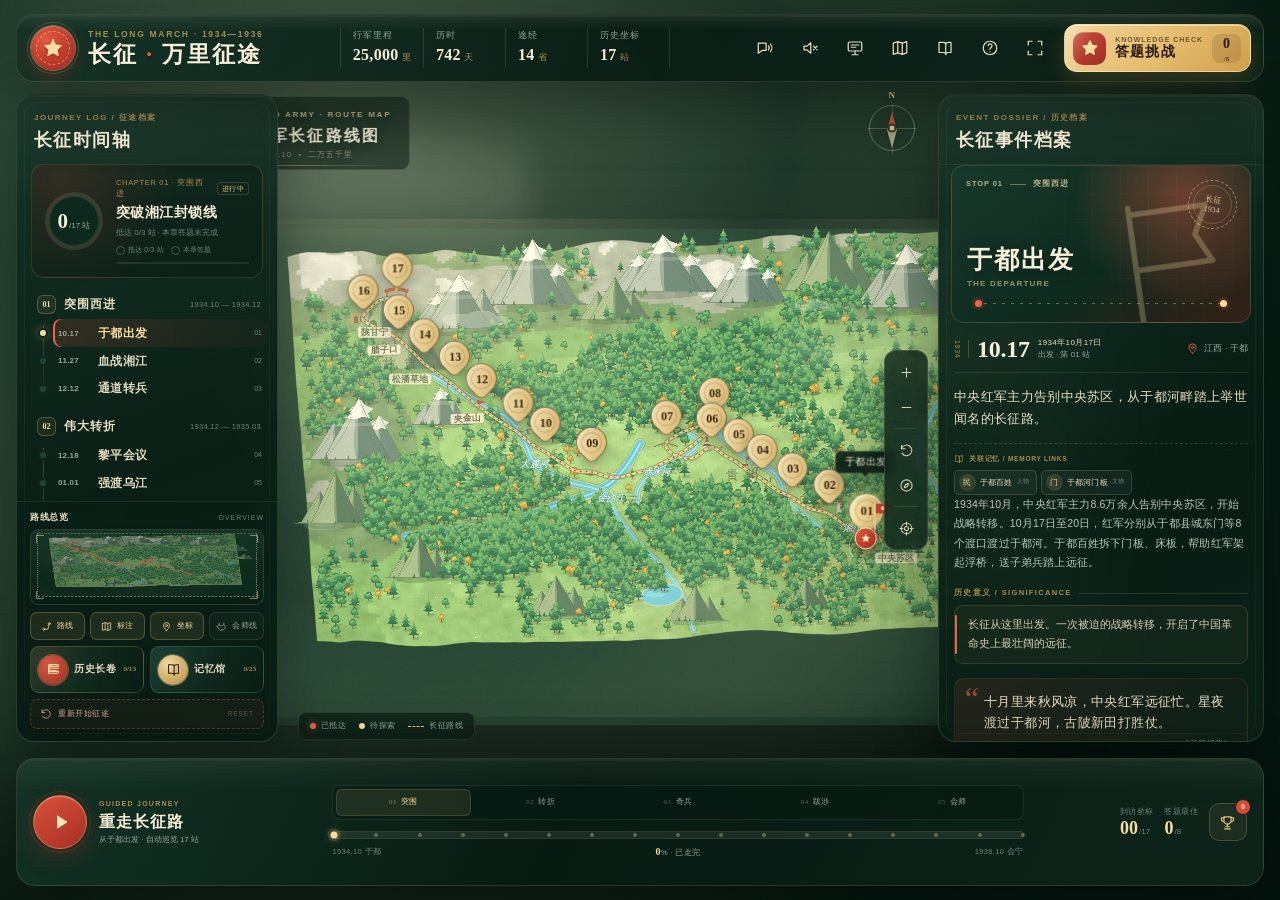
==== index.html @ 4b97ccea "feat: 发布长征 · 万里征途互动历史地图 完整版：17 站主线、四卷历史长图、四渡赤水推演、真实地理与史料图层、红色记忆馆、教师/展馆讲解模式、证书与语音讲解。" ====
<!DOCTYPE html>
<html lang="zh-CN">
<head>
  <meta charset="UTF-8" />
  <meta name="viewport" content="width=device-width, initial-scale=1.0, maximum-scale=1.0, viewport-fit=cover" />
  <meta name="theme-color" content="#071b14" />
  <title>长征 · 万里征途 — 互动长征地图</title>
  <meta name="description" content="在立体手绘地图上重走长征路：从于都出发，血战湘江、遵义会议、四渡赤水、飞夺泸定桥、翻雪山过草地，直到三大主力胜利会师。" />
  <link rel="canonical" href="https://yyy2755.github.io/wanlichagnzheng/" />
  <meta property="og:type" content="website" />
  <meta property="og:locale" content="zh_CN" />
  <meta property="og:site_name" content="长征 · 万里征途" />
  <meta property="og:title" content="长征 · 万里征途 — 一座可以走进去的长征互动地图" />
  <meta property="og:description" content="从于都到会宁，17 个历史坐标、4 卷历史长图、81 种四渡赤水路线。可以读，可以走，可以问，也可以带进课堂和展馆。" />
  <meta property="og:url" content="https://yyy2755.github.io/wanlichagnzheng/" />
  <meta property="og:image" content="https://yyy2755.github.io/wanlichagnzheng/docs/screenshots/og-cover.jpg" />
  <meta property="og:image:width" content="1200" />
  <meta property="og:image:height" content="630" />
  <meta property="og:image:alt" content="长征 · 万里征途：手绘立体长征地图" />
  <meta name="twitter:card" content="summary_large_image" />
  <meta name="twitter:title" content="长征 · 万里征途 — 一座可以走进去的长征互动地图" />
  <meta name="twitter:description" content="17 个历史坐标、四渡赤水推演、真实地理与史料、教师 / 展馆讲解模式。" />
  <meta name="twitter:image" content="https://yyy2755.github.io/wanlichagnzheng/docs/screenshots/og-cover.jpg" />
  <link rel="icon" href="data:image/svg+xml,%3Csvg xmlns='http://www.w3.org/2000/svg' viewBox='0 0 64 64'%3E%3Crect width='64' height='64' rx='16' fill='%230d2a1f'/%3E%3Cpath d='m32 9 5.6 11.4 12.6 1.8-9.1 8.9 2.1 12.5L32 37.7l-11.2 5.9 2.1-12.5-9.1-8.9 12.6-1.8L32 9Z' fill='%23d64a37' stroke='%23f3d690' stroke-width='2'/%3E%3C/svg%3E" />
  <link rel="stylesheet" href="css/style.css" />
</head>
<body>
  <svg class="svg-sprite" aria-hidden="true">
    <defs>
      <symbol id="i-star" viewBox="0 0 24 24"><path d="m12 2.6 2.9 5.9 6.5.9-4.7 4.6 1.1 6.4L12 17.4l-5.8 3 1.1-6.4L2.6 9.4l6.5-.9L12 2.6Z"/></symbol>
      <symbol id="i-play" viewBox="0 0 24 24"><path d="M8 4.8 19.2 12 8 19.2V4.8Z"/></symbol>
      <symbol id="i-pause" viewBox="0 0 24 24"><path d="M8 4.5v15M16 4.5v15"/></symbol>
      <symbol id="i-volume" viewBox="0 0 24 24"><path d="M4 9.5h4L13 5v14l-5-4.5H4v-5Z"/><path d="M16.5 8.5a5 5 0 0 1 0 7M19 6a8.5 8.5 0 0 1 0 12"/></symbol>
      <symbol id="i-mute" viewBox="0 0 24 24"><path d="M4 9.5h4L13 5v14l-5-4.5H4v-5Z"/><path d="m16.5 9.5 5 5M21.5 9.5l-5 5"/></symbol>
      <symbol id="i-help" viewBox="0 0 24 24"><circle cx="12" cy="12" r="9"/><path d="M9.5 9a2.6 2.6 0 1 1 4.2 2.1c-1 .7-1.7 1.2-1.7 2.6M12 17.2v.1"/></symbol>
      <symbol id="i-expand" viewBox="0 0 24 24"><path d="M8 3H3v5M16 3h5v5M8 21H3v-5M16 21h5v-5"/></symbol>
      <symbol id="i-plus" viewBox="0 0 24 24"><path d="M12 5v14M5 12h14"/></symbol>
      <symbol id="i-minus" viewBox="0 0 24 24"><path d="M5 12h14"/></symbol>
      <symbol id="i-reset" viewBox="0 0 24 24"><path d="M4 9a8.5 8.5 0 1 1 .7 7.2"/><path d="M4 3.5v5.7h5.7"/></symbol>
      <symbol id="i-compass" viewBox="0 0 24 24"><circle cx="12" cy="12" r="9"/><path d="m15.6 8.4-2.1 5.1-5.1 2.1 2.1-5.1 5.1-2.1Z"/></symbol>
      <symbol id="i-route" viewBox="0 0 24 24"><circle cx="6" cy="18" r="2.2"/><circle cx="18" cy="6" r="2.2"/><path d="M8.2 18H13a3 3 0 0 0 3-3V9.5"/></symbol>
      <symbol id="i-pin" viewBox="0 0 24 24"><path d="M12 21s6.5-6.2 6.5-11A6.5 6.5 0 0 0 5.5 10c0 4.8 6.5 11 6.5 11Z"/><circle cx="12" cy="10" r="2.2"/></symbol>
      <symbol id="i-calendar" viewBox="0 0 24 24"><rect x="3.5" y="5.5" width="17" height="15" rx="2"/><path d="M7.5 3v5M16.5 3v5M3.5 10h17"/></symbol>
      <symbol id="i-clock" viewBox="0 0 24 24"><circle cx="12" cy="12" r="8.5"/><path d="M12 7.5V12l3.2 2"/></symbol>
      <symbol id="i-arrow-left" viewBox="0 0 24 24"><path d="m14.5 5-7 7 7 7"/></symbol>
      <symbol id="i-arrow-right" viewBox="0 0 24 24"><path d="m9.5 5 7 7-7 7"/></symbol>
      <symbol id="i-close" viewBox="0 0 24 24"><path d="m6 6 12 12M18 6 6 18"/></symbol>
      <symbol id="i-check" viewBox="0 0 24 24"><path d="m4.5 12.5 5 5 10-11"/></symbol>
      <symbol id="i-trophy" viewBox="0 0 24 24"><path d="M7 4h10v5.2a5 5 0 0 1-10 0V4Z"/><path d="M7 5.5H3.5v2.2A3.3 3.3 0 0 0 7 11M17 5.5h3.5v2.2A3.3 3.3 0 0 1 17 11M12 14.2V18M8 21h8M9 18h6"/></symbol>
      <symbol id="i-book" viewBox="0 0 24 24"><path d="M4 4.5h6a3 3 0 0 1 3 3V21a3 3 0 0 0-3-3H4V4.5ZM20 4.5h-4a3 3 0 0 0-3 3V21a3 3 0 0 1 3-3h4V4.5Z"/></symbol>
      <symbol id="i-layers" viewBox="0 0 24 24"><path d="m12 3 9 5-9 5-9-5 9-5Z"/><path d="m3 12.5 9 5 9-5M3 17l9 5 9-5"/></symbol>
      <symbol id="i-eye" viewBox="0 0 24 24"><path d="M2.5 12s3.7-6 9.5-6 9.5 6 9.5 6-3.7 6-9.5 6-9.5-6-9.5-6Z"/><circle cx="12" cy="12" r="2.4"/></symbol>
      <symbol id="i-map" viewBox="0 0 24 24"><path d="m3 5.5 6-2 6 2 6-2v15l-6 2-6-2-6 2v-15Z"/><path d="M9 3.5v15M15 5.5v15"/></symbol>
      <symbol id="i-footprints" viewBox="0 0 24 24"><path d="M8.5 4c2 0 3 2 3 4.5S10.5 13 9 13s-2.6-1.8-2.6-4S6.5 4 8.5 4ZM7 15.5c1.5 0 2.3 1 2.3 2.3S8.5 20 7.2 20s-2-.9-2-2.3.5-2.2 1.8-2.2ZM17 8c2 0 3 2 3 4.5S18.8 17 17.3 17s-2.6-1.8-2.6-4S15 8 17 8Z" transform="translate(-1.5 0)"/></symbol>
      <symbol id="i-chevron-down" viewBox="0 0 24 24"><path d="m5 9 7 7 7-7"/></symbol>
      <symbol id="i-info" viewBox="0 0 24 24"><circle cx="12" cy="12" r="9"/><path d="M12 11v6M12 7.5v.1"/></symbol>
      <symbol id="i-target" viewBox="0 0 24 24"><circle cx="12" cy="12" r="8.5"/><circle cx="12" cy="12" r="3.2"/><path d="M12 1.5v5M12 17.5v5M1.5 12h5M17.5 12h5"/></symbol>
      <symbol id="i-spark" viewBox="0 0 24 24"><path d="M12 2.5c.7 5.4 3.1 7.8 8.5 8.5-5.4.7-7.8 3.1-8.5 8.5-.7-5.4-3.1-7.8-8.5-8.5C8.9 10.3 11.3 7.9 12 2.5Z"/></symbol>
      <symbol id="i-shield" viewBox="0 0 24 24"><path d="M12 3 4.5 6v5.5c0 4.7 3 7.8 7.5 9.5 4.5-1.7 7.5-4.8 7.5-9.5V6L12 3Z"/><path d="m8.5 11.5 2.3 2.3 4.7-4.7"/></symbol>
      <symbol id="i-mountain" viewBox="0 0 24 24"><path d="m2 20 7.5-14L15 16l2.5-4L22 20H2Z"/><path d="m6 13 3.5-2.5L12 14"/></symbol>
      <symbol id="i-waves" viewBox="0 0 24 24"><path d="M2.5 7.5c2.5-2 5-2 7.5 0s5 2 7.5 0 3.8-1.5 4-1.5M2.5 12.5c2.5-2 5-2 7.5 0s5 2 7.5 0 3.8-1.5 4-1.5M2.5 17.5c2.5-2 5-2 7.5 0s5 2 7.5 0 3.8-1.5 4-1.5"/></symbol>
      <symbol id="i-boat" viewBox="0 0 24 24"><path d="M3 15.5h18l-3.2 4H6.2L3 15.5Z"/><path d="M12 15V4M12 4l7 3-7 3"/><path d="M3 20.5c2-1 4-1 6 0s4 1 6 0 4-1 6 0"/></symbol>
      <symbol id="i-bridge" viewBox="0 0 24 24"><path d="M2 17c2-6 6-8 10-8s8 2 10 8M2 17h20M6 15v4M12 12.5V19M18 15v4"/><path d="M4 9v4M20 9v4"/></symbol>
      <symbol id="i-snow" viewBox="0 0 24 24"><path d="m2 20 7.5-14L15 16l2.5-4L22 20H2Z"/><path d="m6 13 3.5-2.5L12 14M15 16l1.5-2 2 2"/></symbol>
      <symbol id="i-grass" viewBox="0 0 24 24"><path d="M3 20c4-1 6-4 7-9 1 5 3 8 7 9M10 20c1-4 2-7 4-10M17 20c-.5-3-1-5-2.5-7M5.5 20C5 16 4 13 2 11"/></symbol>
      <symbol id="i-hands" viewBox="0 0 24 24"><path d="M2.5 12.5 7 8l3.2 3.2L12 9l1.8 2.2L17 8l4.5 4.5-6 7.5h-7l-6-7.5Z"/><path d="M7 8V4.5M17 8V4.5"/></symbol>
      <symbol id="i-pass" viewBox="0 0 24 24"><path d="M3 21V8l4-3 4 3v13M13 21V5l4-2 4 2v16M3 21h18M7 11h0M17 9h0"/></symbol>
      <symbol id="i-flag" viewBox="0 0 24 24"><path d="M6 21V3M6 4h11l-2 4 2 4H6"/></symbol>
      <symbol id="i-narrate" viewBox="0 0 24 24"><path d="M3 5.5h10.5v9.8H8.2L3 19V5.5Z"/><path d="M16.6 9.3a3.8 3.8 0 0 1 0 5M19.2 6.8a7.4 7.4 0 0 1 0 10"/></symbol>
      <symbol id="i-download" viewBox="0 0 24 24"><path d="M12 3v12M7.5 10.5 12 15l4.5-4.5M4 18.5v2h16v-2"/></symbol>
      <symbol id="i-share" viewBox="0 0 24 24"><circle cx="6" cy="12" r="2.5"/><circle cx="18" cy="6" r="2.5"/><circle cx="18" cy="18" r="2.5"/><path d="m8.2 10.9 7.6-3.8M8.2 13.1l7.6 3.8"/></symbol>
      <symbol id="i-scroll" viewBox="0 0 24 24"><path d="M6 4h12a2 2 0 0 1 2 2v1H8V6a2 2 0 0 0-4 0v12h14a2 2 0 0 0 2-2v-1H6V4Z"/><path d="M8 10h12M8 14h8"/></symbol>
      <symbol id="i-present" viewBox="0 0 24 24"><rect x="3" y="4" width="18" height="12" rx="1.5"/><path d="M12 16v4M8 21h8M7 8h10M7 11h6"/></symbol>
    </defs>
  </svg>

  <div class="app" id="app" data-theme="map">
    <canvas id="mapCanvas" aria-label="中央红军长征路线立体手绘地图，可拖拽、缩放和点击事件点"></canvas>
    <div class="map-grain" aria-hidden="true"></div>
    <div class="map-vignette" aria-hidden="true"></div>
    <div class="map-sunlight" aria-hidden="true"></div>
    <div class="cloud c1" aria-hidden="true"></div>
    <div class="cloud c2" aria-hidden="true"></div>
    <div class="cloud c3" aria-hidden="true"></div>

    <header class="topbar">
      <div class="brand">
        <div class="brand-emblem" aria-hidden="true">
          <span class="emblem-ring"></span>
          <svg><use href="#i-star"/></svg>
        </div>
        <div class="brand-copy">
          <div class="brand-kicker">THE LONG MARCH <i>·</i> 1934—1936</div>
          <h1>长征 <span>·</span> 万里征途</h1>
        </div>
      </div>

      <div class="top-stats" aria-label="长征数据">
        <div class="top-stat"><span>行军里程</span><strong>25,000<em>里</em></strong></div>
        <div class="top-stat"><span>历时</span><strong>742<em>天</em></strong></div>
        <div class="top-stat"><span>途经</span><strong>14<em>省</em></strong></div>
        <div class="top-stat"><span>历史坐标</span><strong>17<em>站</em></strong></div>
      </div>

      <div class="top-actions">
        <button class="icon-btn mobile-panel-btn" id="btnTimeline" aria-label="打开征途时间轴" title="征途时间轴">
          <svg><use href="#i-book"/></svg>
        </button>
        <button class="icon-btn narration-trigger" id="btnNarration" aria-label="开启语音讲解" aria-pressed="false" title="语音讲解">
          <svg><use href="#i-narrate"/></svg>
          <i class="narration-dot"></i>
        </button>
        <button class="icon-btn" id="btnSound" aria-label="开启音效" aria-pressed="false" title="音效">
          <svg><use href="#i-mute"/></svg>
        </button>
        <button class="icon-btn" id="btnLecture" data-open-lecture aria-label="教师 / 展馆讲解模式" title="教师 / 展馆讲解模式">
          <svg><use href="#i-present"/></svg>
        </button>
        <button class="icon-btn" id="btnGeo" data-open-geo aria-label="真实地理与史料图层" title="真实地理与史料图层">
          <svg><use href="#i-map"/></svg>
        </button>
        <button class="icon-btn" id="btnMemoryTop" aria-label="红色记忆馆" title="红色记忆馆">
          <svg><use href="#i-book"/></svg>
        </button>
        <button class="icon-btn" id="btnHelp" aria-label="玩法说明" title="玩法说明">
          <svg><use href="#i-help"/></svg>
        </button>
        <button class="icon-btn desktop-only" id="btnFullscreen" aria-label="全屏" title="全屏">
          <svg><use href="#i-expand"/></svg>
        </button>
        <button class="quiz-cta" id="btnQuiz">
          <span class="quiz-cta-star"><svg><use href="#i-star"/></svg></span>
          <span class="quiz-cta-copy"><em>KNOWLEDGE CHECK</em><b>答题挑战</b></span>
          <span class="quiz-cta-score" id="quizBest">0<small>/8</small></span>
        </button>
        <button class="icon-btn mobile-panel-btn" id="btnDossier" aria-label="打开事件档案" title="事件档案">
          <svg><use href="#i-flag"/></svg>
        </button>
      </div>
    </header>

    <div class="map-plaque" aria-hidden="true">
      <span class="plaque-kicker">CENTRAL RED ARMY · ROUTE MAP</span>
      <div class="plaque-title">中央红军长征路线图</div>
      <div class="plaque-meta"><span>1934.10</span><i></i><span>1936.10</span><i></i><span>二万五千里</span></div>
    </div>

    <div class="compass" aria-hidden="true">
      <div class="compass-ring"></div>
      <span class="north">N</span>
      <span class="compass-needle"></span>
      <span class="compass-dot"></span>
    </div>

    <aside class="panel timeline-panel" id="timelinePanel" aria-label="长征时间轴">
      <div class="panel-head">
        <div>
          <span class="panel-kicker">JOURNEY LOG / 征途档案</span>
          <h2>长征时间轴</h2>
        </div>
        <button class="panel-close" id="closeTimeline" aria-label="收起时间轴"><svg><use href="#i-close"/></svg></button>
      </div>

      <div class="mission-overview" id="missionOverview">
        <div class="mission-ring" id="missionRing" style="--p:0">
          <div><strong id="visitedCount">0</strong><span>/17 站</span></div>
        </div>
        <div class="mission-copy">
          <span class="mission-label"><em id="missionChapter">CHAPTER 01 · 突围西进</em><b id="missionState">进行中</b></span>
          <strong id="missionTitle">突破湘江封锁线</strong>
          <span id="missionMeta">抵达 0/3 站 · 本章答题未完成</span>
          <div class="mission-check-row">
            <span class="cm-check" id="missionCheckStops"><i></i><b>0/3 站</b></span>
            <span class="cm-check" id="missionCheckQuiz"><i></i><b>本章答题</b></span>
          </div>
          <div class="mission-mini-bar"><i id="missionMiniBar"></i></div>
        </div>
      </div>

      <div class="timeline-scroll" id="timelineScroll">
        <div class="timeline" id="timeline"></div>
      </div>

      <div class="panel-foot">
        <div class="minimap-block">
          <div class="minimap-head"><span>路线总览</span><em>OVERVIEW</em></div>
          <div class="minimap-frame">
            <canvas id="minimap" width="440" height="270" aria-label="长征路线缩略图"></canvas>
            <span class="minimap-corner mc1"></span><span class="minimap-corner mc2"></span>
            <span class="minimap-corner mc3"></span><span class="minimap-corner mc4"></span>
          </div>
        </div>
        <div class="layer-row" aria-label="地图图层">
          <button class="layer-btn is-on" data-layer="route" aria-pressed="true" title="行军路线"><svg><use href="#i-route"/></svg><span>路线</span></button>
          <button class="layer-btn is-on" data-layer="labels" aria-pressed="true" title="地图标注"><svg><use href="#i-map"/></svg><span>标注</span></button>
          <button class="layer-btn is-on" data-layer="markers" aria-pressed="true" title="事件坐标"><svg><use href="#i-pin"/></svg><span>坐标</span></button>
          <button class="layer-btn" data-layer="convergence" aria-pressed="false" title="三军会师线"><svg><use href="#i-hands"/></svg><span>会师线</span></button>
        </div>
        <div class="heritage-row">
          <button class="chronicle-btn" id="btnChronicle" type="button" aria-label="打开历史长卷">
            <span class="chronicle-orb"><svg><use href="#i-scroll"/></svg></span>
            <span class="chronicle-copy"><b>历史长卷</b></span>
            <span class="chronicle-mini" id="chronicleMini">0/13</span>
          </button>
          <button class="chronicle-btn memory-btn" id="btnMemory" type="button" aria-label="打开红色记忆馆">
            <span class="chronicle-orb memory-orb"><svg><use href="#i-book"/></svg></span>
            <span class="chronicle-copy"><b>记忆馆</b></span>
            <span class="chronicle-mini" id="memoryMini">0/23</span>
          </button>
        </div>
        <button class="certificate-btn" id="btnCertificate" type="button" hidden>
          <span class="certificate-btn-icon"><svg><use href="#i-trophy"/></svg></span>
          <span><em>CAMPAIGN COMPLETE</em><b>领取长征胜利证书</b></span>
          <svg class="certificate-arrow"><use href="#i-arrow-right"/></svg>
        </button>
        <button class="restart-journey" id="btnRestart" type="button">
          <svg><use href="#i-reset"/></svg><span>重新开始征途</span><em>RESET</em>
        </button>
      </div>
    </aside>

    <aside class="panel dossier-panel" id="dossierPanel" aria-label="历史事件档案">
      <div class="panel-head dossier-head">
        <div>
          <span class="panel-kicker">EVENT DOSSIER / 历史档案</span>
          <h2>长征事件档案</h2>
        </div>
        <button class="panel-close" id="closeDossier" aria-label="收起事件档案"><svg><use href="#i-close"/></svg></button>
      </div>
      <div class="dossier-scroll" id="dossierBody"></div>
    </aside>

    <div class="map-controls" aria-label="地图控制">
      <button class="map-ctrl" id="zoomIn" aria-label="放大" title="放大"><svg><use href="#i-plus"/></svg></button>
      <button class="map-ctrl" id="zoomOut" aria-label="缩小" title="缩小"><svg><use href="#i-minus"/></svg></button>
      <span class="ctrl-divider"></span>
      <button class="map-ctrl" id="fitRoute" aria-label="回到长征路线" title="路线全览"><svg><use href="#i-reset"/></svg></button>
      <button class="map-ctrl" id="fitMap" aria-label="查看整幅地图" title="地图全览"><svg><use href="#i-compass"/></svg></button>
      <span class="ctrl-divider"></span>
      <button class="map-ctrl" id="followUnit" aria-label="跟随红军行进" aria-pressed="false" title="跟随红军"><svg><use href="#i-target"/></svg></button>
    </div>

    <div class="map-legend">
      <span><i class="lg-dot lg-visited"></i>已抵达</span>
      <span><i class="lg-dot lg-todo"></i>待探索</span>
      <span><i class="lg-line"></i>长征路线</span>
    </div>

    <div class="markers-layer" id="markersLayer" aria-label="长征历史坐标"></div>

    <div class="march-unit" id="marchUnit" aria-hidden="true">
      <span class="unit-halo"></span>
      <span class="unit-flag"><i></i></span>
      <span class="unit-dot"><svg><use href="#i-star"/></svg></span>
      <span class="unit-label">红军</span>
    </div>

    <footer class="journey-dock">
      <div class="play-cluster">
        <button class="play-btn" id="btnPlay" aria-label="开始自动重走长征路">
          <span class="play-icon"><svg class="icon-play"><use href="#i-play"/></svg><svg class="icon-pause"><use href="#i-pause"/></svg></span>
        </button>
        <div class="play-copy">
          <span class="dock-kicker">GUIDED JOURNEY</span>
          <strong id="playTitle">重走长征路</strong>
          <span id="playSub">从于都出发 · 自动巡览 17 站</span>
        </div>
      </div>

      <div class="journey-map">
        <div class="chapter-tabs" id="chapterTabs" role="tablist" aria-label="长征阶段"></div>
        <div class="route-progress">
          <div class="route-track">
            <i class="route-fill" id="routeFill"></i>
            <div class="route-stops" id="routeStops"></div>
          </div>
          <div class="route-labels">
            <span>1934.10 于都</span>
            <span class="route-pct"><b id="routePct">0</b>% · 已走完</span>
            <span>1936.10 会宁</span>
          </div>
        </div>
      </div>

      <div class="dock-score">
        <div class="dock-metric">
          <span>到访坐标</span>
          <strong><b id="dockVisited">00</b><small>/17</small></strong>
        </div>
        <div class="dock-metric">
          <span>答题最佳</span>
          <strong><b id="dockQuiz">0</b><small>/8</small></strong>
        </div>
        <button class="dock-badge" id="btnBadges" title="查看已获得的征途徽章">
          <svg><use href="#i-trophy"/></svg>
          <span id="badgeCount">0</span>
        </button>
      </div>
    </footer>

    <div class="mobile-scrim" id="mobileScrim"></div>

    <div class="toast" id="toast" role="status" aria-live="polite">
      <span class="toast-icon"><svg><use href="#i-star"/></svg></span>
      <span class="toast-copy"><b id="toastTitle">提示</b><em id="toastText"></em></span>
    </div>

    <div class="narration-bar" id="narrationBar" aria-live="polite">
      <span class="narration-orb"><svg><use href="#i-narrate"/></svg></span>
      <span class="narration-wave" aria-hidden="true"><i></i><i></i><i></i><i></i><i></i></span>
      <div class="narration-copy">
        <div class="narration-head"><span id="narrationKicker">语音导览 · VOICE GUIDE</span><em id="narrationStatus">正在朗读</em></div>
        <p id="narrationText">正在准备讲解…</p>
      </div>
      <button class="narration-close" id="narrationClose" aria-label="停止语音讲解"><svg><use href="#i-close"/></svg></button>
    </div>

    <!-- 答题挑战 -->
    <div class="modal" id="quizModal" aria-hidden="true">
      <div class="modal-backdrop" data-close-modal="quiz"></div>
      <div class="quiz-shell" role="dialog" aria-modal="true" aria-labelledby="quizHeading">
        <button class="modal-close" id="closeQuiz" aria-label="关闭答题"><svg><use href="#i-close"/></svg></button>
        <aside class="quiz-aside">
          <div class="quiz-aside-top">
            <span class="quiz-seal"><svg><use href="#i-star"/></svg></span>
            <span class="quiz-kicker">KNOWLEDGE CHECK</span>
            <h2 id="quizHeading">长征<br/>知识挑战</h2>
            <p>沿着刚刚走过的路线，回答 8 道历史题。答对越多，徽章越亮。</p>
          </div>
          <div class="quiz-aside-stats">
            <div><span>题库</span><strong>8</strong></div>
            <div><span>最佳</span><strong id="quizAsideBest">0</strong></div>
          </div>
          <div class="quiz-aside-deco" aria-hidden="true">
            <span class="deco-route"></span>
            <span class="deco-star s1"></span><span class="deco-star s2"></span><span class="deco-star s3"></span>
          </div>
        </aside>
        <section class="quiz-main">
          <div class="quiz-progress-head">
            <div class="quiz-step"><span>QUESTION</span><strong id="quizStep">01 <small>/ 08</small></strong></div>
            <div class="quiz-dots" id="quizDots"></div>
          </div>
          <div id="quizContent" class="quiz-content"></div>
        </section>
      </div>
    </div>

    <!-- 玩法说明 -->
    <div class="modal" id="helpModal" aria-hidden="true">
      <div class="modal-backdrop" data-close-modal="help"></div>
      <div class="help-shell" role="dialog" aria-modal="true" aria-labelledby="helpHeading">
        <button class="modal-close" id="closeHelp" aria-label="关闭说明"><svg><use href="#i-close"/></svg></button>
        <div class="help-head">
          <span class="panel-kicker">FIELD GUIDE / 使用手册</span>
          <h2 id="helpHeading">如何重走长征路</h2>
          <p>这是一张会呼吸的长征地图。移动镜头，寻找星标，听每一处山河讲述亲历的历史。</p>
        </div>
        <div class="help-grid">
          <div class="help-card"><span class="help-num">01</span><svg><use href="#i-pin"/></svg><b>悬停星标</b><p>鼠标移到地图上的编号星标，即刻查看抵达时间、地点与事件摘要。</p></div>
          <div class="help-card"><span class="help-num">02</span><svg><use href="#i-book"/></svg><b>点击阅读</b><p>点击星标打开右侧历史档案，查看完整故事、关键数字与长征精神。</p></div>
          <div class="help-card"><span class="help-num">03</span><svg><use href="#i-compass"/></svg><b>拖拽探索</b><p>按住地图拖拽，滚轮或双指缩放。点击控制条可回到路线全览。</p></div>
          <div class="help-card"><span class="help-num">04</span><svg><use href="#i-play"/></svg><b>自动巡览</b><p>点击“重走长征路”，镜头会沿着路线逐站移动，自动讲解 17 个节点。</p></div>
          <div class="help-card"><span class="help-num">05</span><svg><use href="#i-star"/></svg><b>收集徽章</b><p>抵达坐标、完成答题都会解锁征途徽章。试试集齐全部 17 站。</p></div>
          <div class="help-card"><span class="help-num">06</span><svg><use href="#i-trophy"/></svg><b>答题挑战</b><p>8 道长征知识题，答错也有历史讲解。答题最佳成绩会记录在底部控制台。</p></div>
          <div class="help-card"><span class="help-num">07</span><svg><use href="#i-narrate"/></svg><b>语音讲解</b><p>开启顶栏语音开关后，抵达站点或自动巡览时会朗读事件摘要与历史意义，并同步显示字幕。</p></div>
          <div class="help-card"><span class="help-num">08</span><svg><use href="#i-shield"/></svg><b>章节任务</b><p>每章需抵达全部站点，并答对本章指定题目。集齐五枚章节印章，可领取长征胜利证书。</p></div>
          <div class="help-card"><span class="help-num">09</span><svg><use href="#i-target"/></svg><b>跟随红军</b><p>点击地图控制中的准星按钮，镜头会跟随当前站点。拖拽或滚轮即可退出跟随模式。</p></div>
          <div class="help-card"><span class="help-num">10</span><svg><use href="#i-book"/></svg><b>人物与文物</b><p>在事件档案中点击关联人物或文物，进入红色记忆馆；人物、文物与事件、时代地图可互相跳转。</p></div>
          <div class="help-card"><span class="help-num">11</span><svg><use href="#i-route"/></svg><b>四渡赤水推演</b><p>在赤水事件档案点击「四渡赤水 · 战术推演」，选择渡口与机动方向，挑战 81 种路线组合。</p></div>
          <div class="help-card"><span class="help-num">12</span><svg><use href="#i-map"/></svg><b>真实地理对照</b><p>查看 17 个长征坐标的真实经纬度、路线区域、史料来源与艺术地图加工说明。</p></div>
          <div class="help-card"><span class="help-num">13</span><svg><use href="#i-present"/></svg><b>教师 / 展馆讲解</b><p>打开全屏讲堂：章节预设、讲解提词、自动巡航、课堂提问与可打印讲义。</p></div>
        </div>
        <div class="help-shortcuts">
          <span><kbd>空格</kbd> 开始 / 暂停巡览</span>
          <span><kbd>←</kbd><kbd>→</kbd> 上一站 / 下一站</span>
          <span><kbd>R</kbd> 路线全览</span>
          <span><kbd>Q</kbd> 答题挑战</span>
          <span><kbd>N</kbd> 语音讲解</span>
          <span><kbd>F</kbd> 跟随红军</span>
          <span><kbd>L</kbd> 历史长卷</span>
          <span><kbd>M</kbd> 红色记忆馆</span>
          <span><kbd>G</kbd> 真实地理</span>
          <span><kbd>P</kbd> 讲解模式</span>
          <span><kbd>?</kbd> 玩法说明</span>
        </div>
        <div class="help-note"><svg><use href="#i-info"/></svg><span>历史叙述参考公开党史资料整理。地图为艺术化手绘表达，地理比例与路线形态经过风格化处理。</span></div>
        <button class="help-source" id="btnChronicleHelp"><svg><use href="#i-scroll"/></svg>打开历史长卷：前夜 · 远征 · 余音 · 薪火<span>→</span></button>
        <button class="help-source" id="btnMemoryHelp"><svg><use href="#i-book"/></svg>打开红色记忆馆：人物 · 文物 · 时代<span>→</span></button>
        <button class="help-source" id="btnTacticHelp"><svg><use href="#i-route"/></svg>打开四渡赤水：战役推演 · 四次渡河<span>→</span></button>
        <button class="help-source" id="btnGeoHelp" data-open-geo><svg><use href="#i-map"/></svg>打开真实地理与史料图层：经纬 · 来源 · 对照<span>→</span></button>
        <button class="help-source" id="btnLectureHelp" data-open-lecture><svg><use href="#i-present"/></svg>打开教师 / 展馆讲解模式：脚本 · 巡航 · 提问<span>→</span></button>
        <button class="help-source" id="btnSources"><svg><use href="#i-book"/></svg>查看史料来源与地图说明<span>→</span></button>
      </div>
    </div>

    <!-- 徽章 -->
    <div class="modal" id="badgeModal" aria-hidden="true">
      <div class="modal-backdrop" data-close-modal="badge"></div>
      <div class="badge-shell" role="dialog" aria-modal="true" aria-labelledby="badgeHeading">
        <button class="modal-close" id="closeBadge" aria-label="关闭徽章"><svg><use href="#i-close"/></svg></button>
        <div class="badge-head"><span class="panel-kicker">CAMPAIGN MEDALS / 征途徽章</span><h2 id="badgeHeading">我的长征徽章</h2><p>每走一段路，都会留下闪光的印记。</p></div>
        <div class="badge-grid" id="badgeGrid"></div>
      </div>
    </div>

    <!-- 重新开始 -->
    <div class="modal" id="restartModal" aria-hidden="true">
      <div class="modal-backdrop" data-close-modal="restart"></div>
      <div class="restart-shell" role="dialog" aria-modal="true" aria-labelledby="restartHeading">
        <button class="modal-close" id="closeRestart" aria-label="关闭重新开始确认"><svg><use href="#i-close"/></svg></button>
        <div class="restart-emblem"><svg><use href="#i-reset"/></svg></div>
        <span class="restart-kicker">NEW JOURNEY / 新的征途</span>
        <h2 id="restartHeading">重新开始长征？</h2>
        <p>已抵达的 17 站坐标将全部清空，镜头回到起点于都。地图、历史档案与已读故事不会丢失。</p>
        <label class="restart-check">
          <input type="checkbox" id="resetQuizBest" />
          <span class="restart-checkbox"><svg><use href="#i-check"/></svg></span>
          <span class="restart-check-copy">同时清空答题最佳成绩<em>当前最佳 <b id="restartBest">0</b> / 8</em></span>
        </label>
        <div class="restart-actions">
          <button class="restart-cancel" id="cancelRestart" type="button">再想想</button>
          <button class="restart-confirm" id="confirmRestart" type="button">从于都重新出发<svg><use href="#i-arrow-right"/></svg></button>
        </div>
        <div class="restart-note"><svg><use href="#i-info"/></svg>重新开始后，本次行程进度无法恢复。</div>
      </div>
    </div>

    <!-- 胜利证书 -->
    <div class="modal" id="certificateModal" aria-hidden="true">
      <div class="modal-backdrop" data-close-modal="certificate"></div>
      <div class="certificate-shell" role="dialog" aria-modal="true" aria-labelledby="certificateHeading">
        <button class="modal-close" id="closeCertificate" aria-label="关闭证书"><svg><use href="#i-close"/></svg></button>
        <div class="certificate-paper" id="certificatePaper">
          <span class="cert-corner cc1"></span><span class="cert-corner cc2"></span>
          <span class="cert-corner cc3"></span><span class="cert-corner cc4"></span>
          <div class="cert-topline"><span>THE LONG MARCH · 1934—1936</span><i></i><span>VICTORY CERTIFICATE</span></div>
          <div class="cert-star"><svg><use href="#i-star"/></svg></div>
          <div class="cert-kicker">纪念中国工农红军长征胜利</div>
          <h2 id="certificateHeading">长征胜利证书</h2>
          <p class="cert-line">你沿着中央红军的足迹，从于都河畔走到会宁城头。<br/>二万五千里山河，见证信仰的力量。</p>
          <div class="cert-recipient">授予 <b>长征精神传承者</b></div>
          <div class="cert-stats">
            <div><span>抵达坐标</span><strong>17<small>站</small></strong></div>
            <div><span>完成章节</span><strong>5<small>章</small></strong></div>
            <div><span>答题最佳</span><strong id="certQuizScore">0<small>/8</small></strong></div>
            <div><span>行军里程</span><strong>25,000<small>里</small></strong></div>
          </div>
          <div class="cert-stamps" id="certStamps"></div>
          <div class="cert-bottom">
            <div class="cert-date"><span>颁发日期</span><b id="certDate">2026.10.20</b></div>
            <div class="cert-seal"><span>长征</span><small>1934—1936</small><svg><use href="#i-star"/></svg></div>
            <div class="cert-sign"><span>万里征途 · 互动长征地图</span><b>THE LONG MARCH ATLAS</b></div>
          </div>
        </div>
        <div class="cert-actions">
          <button class="cert-save" id="btnCertificateSave"><svg><use href="#i-download"/></svg>保存证书图片</button>
          <button class="cert-share" id="btnCertificateShare"><svg><use href="#i-share"/></svg>分享</button>
          <button class="cert-continue" id="btnCertificateContinue">继续探索<svg><use href="#i-arrow-right"/></svg></button>
        </div>
      </div>
    </div>

    <!-- 史料来源 -->
    <div class="modal" id="sourcesModal" aria-hidden="true">
      <div class="modal-backdrop" data-close-modal="sources"></div>
      <div class="sources-shell" role="dialog" aria-modal="true" aria-labelledby="sourcesHeading">
        <button class="modal-close" id="closeSources" aria-label="关闭史料说明"><svg><use href="#i-close"/></svg></button>
        <div class="sources-head">
          <span class="panel-kicker">SOURCES & METHOD / 史料与方法</span>
          <h2 id="sourcesHeading">史料来源与地图说明</h2>
          <p>本作品以公开党史、军史资料为叙述依据，以手绘互动地图为表达方式。以下为整体参考来源与创作边界说明。</p>
        </div>
        <div class="sources-list" id="sourcesList"></div>
        <div class="sources-note">
          <svg><use href="#i-info"/></svg>
          <div class="sources-note-body">
            <div><b>关于地图</b><p>地图中的山形、河流、森林与里程比例为艺术化表达，不对应真实地理坐标；事件发生时间、地点和主要史实以公开史料为准。兵力数字与伤亡统计在不同史料中可能存在口径差异。</p></div>
            <div><b>关于人物与文物</b><p>「英雄人物志」「红色文物馆」以公开人物传记、纪念馆展陈与革命文物资料为整理依据。部分故事存在不同口述版本，条目采用概括性叙述；文物名称与关联事件为学习索引，不替代专业考证。</p></div>
          </div>
        </div>
        <div class="sources-foot">资料整理截至 2026 年 10 月 · 仅用于学习与纪念</div>
      </div>
    </div>

    <!-- 历史长卷 -->
    <div class="modal chronicle-modal" id="chronicleModal" aria-hidden="true">
      <div class="modal-backdrop" data-close-modal="chronicle"></div>
      <div class="chronicle-shell" role="dialog" aria-modal="true" aria-labelledby="chronicleHeading">
        <button class="modal-close" id="closeChronicle" aria-label="关闭历史长卷"><svg><use href="#i-close"/></svg></button>
        <aside class="chronicle-side">
          <div class="chron-side-head">
            <span class="chron-kicker">THE CHRONICLE / 时代长卷</span>
            <h2 id="chronicleHeading">历史长卷</h2>
            <p>从星火到薪火</p>
          </div>
          <nav class="chronicle-tabs" id="chronicleTabs" aria-label="历史长卷时代"></nav>
          <div class="chronicle-progress">
            <div class="chron-prog-head"><span>时代记忆</span><b><em id="chronicleReadCount">0</em> / 13 则</b></div>
            <div class="chron-prog-bar"><i id="chronicleBar"></i></div>
            <div class="chronicle-stamps" id="chronicleStamps"></div>
            <div class="chron-progress-note" id="chronicleNote">读完每一则史料，点亮属于那个时代的印章。</div>
          </div>
          <button class="chron-memory-entry" id="btnChronicleMemory" type="button"><svg><use href="#i-book"/></svg><span>红色记忆馆</span><em>人物 · 文物</em></button>
          <button class="chron-back" id="chronicleBack" type="button"><svg><use href="#i-map"/></svg>返回长征地图</button>
        </aside>
        <main class="chronicle-main" id="chronicleContent"></main>
      </div>
    </div>

    <!-- 四渡赤水战役推演 -->
    <div class="modal tactical-modal" id="tacticalModal" aria-hidden="true">
      <div class="modal-backdrop" id="tacticBackdrop"></div>
      <div class="tactic-shell" role="dialog" aria-modal="true" aria-labelledby="tacticHeading">
        <button class="modal-close tactic-close" id="closeTactic" aria-label="关闭四渡赤水推演"><svg><use href="#i-close"/></svg></button>
        <header class="tactic-head">
          <div class="tactic-head-copy">
            <span class="panel-kicker">CHISHUI MANOEUVRE / 1935</span>
            <h2 id="tacticHeading">四渡赤水 · 战役推演</h2>
            <p>三万人，四十万敌军。每一次渡河，都是一次与合围赛跑的抉择。</p>
          </div>
          <div class="tactic-head-record" id="tacticRecord"></div>
        </header>
        <div class="tactic-stats" id="tacticStats"></div>
        <div class="tactic-play">
          <div class="tactic-left">
            <div class="tactic-phasebar" id="tacticPhases"></div>
            <div class="tactic-board" id="tacticBoard"></div>
            <div class="tactic-legend">
              <span><i class="lg-red"></i>中央红军</span>
              <span><i class="lg-enemy"></i>敌军重兵</span>
              <span><i class="lg-cross"></i>渡口</span>
              <span><i class="lg-history"></i>史实路线</span>
            </div>
          </div>
          <aside class="tactic-side" id="tacticPanel"></aside>
        </div>
        <div class="tactic-intro" id="tacticIntro"></div>
        <div class="tactic-debrief" id="tacticDebrief"></div>
      </div>
    </div>

    <!-- 教师 / 展馆讲解模式 -->
    <div class="lecture-modal" id="lectureModal" aria-hidden="true">
      <div class="lecture-veil" aria-hidden="true"></div>
      <div class="lecture-stage">
        <header class="lecture-top">
          <div class="lecture-brand">
            <span class="lecture-kicker">LECTURE / EXHIBITION · 1934—1936</span>
            <div class="lecture-brand-title">长征 · 讲解模式</div>
          </div>
          <div class="lecture-top-tools">
            <label class="lecture-preset-wrap">
              <span>讲解预设</span>
              <select id="lecturePreset"></select>
            </label>
            <div class="lecture-mode-switch" aria-label="讲解模式">
              <button type="button" data-lecture-mode="class" class="is-active">课堂</button>
              <button type="button" data-lecture-mode="exhibit">展馆</button>
            </div>
            <button class="lecture-icon-btn" id="lectureFullscreen" aria-label="全屏展示" title="全屏展示"><svg><use href="#i-expand"/></svg></button>
            <button class="lecture-icon-btn lecture-close" id="closeLecture" aria-label="退出讲解模式" title="退出讲解模式"><svg><use href="#i-close"/></svg></button>
          </div>
        </header>

        <main class="lecture-main">
          <section class="lecture-copy" id="lectureCopy">
            <div class="lecture-kicker" id="lectureKicker"></div>
            <h1 id="lectureTitle"></h1>
            <p class="lecture-lead" id="lectureLead"></p>
            <div class="lecture-meta" id="lectureMeta"></div>
            <div class="lecture-script" id="lectureScript"></div>
            <div class="lecture-source" id="lectureSource"></div>
            <div class="lecture-quote" id="lectureQuote"></div>
          </section>
          <aside class="lecture-aside">
            <div class="lecture-chapter" id="lectureChapter"></div>
            <div class="lecture-stats" id="lectureStats"></div>
            <div class="lecture-geo" id="lectureGeo"></div>
          </aside>
        </main>

        <div class="lecture-chapters" id="lectureChapters"></div>
        <div class="lecture-rail" id="lectureRail"></div>

        <footer class="lecture-controls">
          <div class="lecture-control-left">
            <button class="lecture-round" type="button" data-lecture-prev aria-label="上一页"><svg><use href="#i-arrow-left"/></svg></button>
            <button class="lecture-auto-btn" type="button" id="lectureAuto">
              <svg id="lectureAutoIcon"><use href="#i-play"/></svg>
              <span id="lectureAutoLabel">自动巡航</span>
            </button>
            <button class="lecture-round" type="button" data-lecture-next aria-label="下一页"><svg><use href="#i-arrow-right"/></svg></button>
            <span class="lecture-counter" id="lectureCounter">01 / 19</span>
            <label class="lecture-interval">每<select id="lectureInterval"><option value="20">20</option><option value="30" selected>30</option><option value="45">45</option></select>秒</label>
          </div>
          <div class="lecture-control-right">
            <span class="lecture-timer" id="lectureTimer"></span>
            <button class="lecture-tool" type="button" data-lecture-script-toggle>提词</button>
            <button class="lecture-tool" type="button" data-lecture-question>课堂提问</button>
            <div class="lecture-handout-wrap">
              <button class="lecture-tool" type="button" data-lecture-handout-toggle>讲义</button>
              <div class="lecture-handout-menu" id="lectureHandoutMenu">
                <button type="button" data-lecture-handout="download">下载 HTML 讲义</button>
                <button type="button" data-lecture-handout="print">打印 / 另存 PDF</button>
              </div>
            </div>
          </div>
        </footer>
        <div class="lecture-progress"><i id="lectureProgress"></i></div>
      </div>

      <div class="lecture-question" id="lectureQuestion" aria-hidden="true">
        <div class="lecture-question-backdrop" data-lecture-question-close></div>
        <div class="lecture-question-card" role="dialog" aria-modal="true" aria-labelledby="lectureQuestionText">
          <button class="lecture-question-close" type="button" data-lecture-question-close aria-label="关闭问题"><svg><use href="#i-close"/></svg></button>
          <span class="lecture-kicker">CLASSROOM QUESTION / 课堂提问</span>
          <h3 id="lectureQuestionText"></h3>
          <div class="lecture-question-options" id="lectureQuestionOptions"></div>
          <div class="lecture-question-actions">
            <button class="lecture-reveal" type="button" data-lecture-reveal>揭晓答案</button>
            <button class="lecture-question-next" type="button" data-lecture-question-next>下一站</button>
          </div>
          <div class="lecture-question-explain" id="lectureQuestionExplain"></div>
        </div>
      </div>
    </div>

    <!-- 真实地理与史料图层 -->
    <div class="modal geo-modal" id="geoModal" aria-hidden="true">
      <div class="modal-backdrop" id="geoBackdrop"></div>
      <div class="geo-shell" role="dialog" aria-modal="true" aria-labelledby="geoHeading">
        <button class="modal-close geo-close" id="closeGeo" aria-label="关闭真实地理与史料图层"><svg><use href="#i-close"/></svg></button>
        <header class="geo-head">
          <div class="geo-head-copy">
            <span class="panel-kicker">GEOGRAPHY & SOURCES / 真实地理</span>
            <h2 id="geoHeading">山河坐标 · 史料对照</h2>
            <p>用经纬度重新阅读长征，用来源标记每一个坐标的可信边界。</p>
          </div>
          <div class="geo-head-meta">
            <span>17 个长征坐标</span>
            <b>10 组史料来源</b>
            <em>示意坐标 · 非测绘</em>
          </div>
        </header>
        <div class="geo-toolbar">
          <div class="geo-layers" id="geoLayers" aria-label="地图图层"></div>
          <div class="geo-mode-toggle" id="geoMode">
            <button type="button" data-geo-mode="region">路线区域</button>
            <button type="button" data-geo-mode="full">全国</button>
          </div>
        </div>
        <div class="geo-main">
          <section class="geo-map-panel">
            <div class="geo-map" id="geoMap"></div>
            <div class="geo-locator" id="geoLocator"></div>
            <div class="geo-map-caption">
              <span>真实国界轮廓 · Natural Earth</span>
              <em>事件坐标为示意中心点 · 站点连线非真实道路</em>
            </div>
          </section>
          <aside class="geo-side">
            <div class="geo-tabs" id="geoTabs" role="tablist"></div>
            <div class="geo-body" id="geoBody"></div>
          </aside>
        </div>
        <div class="geo-timeline" id="geoTimeline" aria-label="长征坐标"></div>
      </div>
    </div>

    <!-- 红色记忆馆 -->
    <div class="modal memory-modal" id="memoryModal" aria-hidden="true">
      <div class="modal-backdrop" id="memoryBackdrop"></div>
      <div class="memory-shell" role="dialog" aria-modal="true" aria-labelledby="memoryHeading">
        <button class="modal-close memory-close" id="closeMemory" aria-label="关闭红色记忆馆"><svg><use href="#i-close"/></svg></button>
        <header class="memory-head">
          <div class="memory-head-copy">
            <span class="panel-kicker">MEMORY HALL / 红色记忆馆</span>
            <h2 id="memoryHeading">人物与文物</h2>
            <p>沿长征地图的坐标，认识走过来的人、留下来的物，以及他们共同抵达的时代。</p>
          </div>
          <div class="memory-head-side">
            <div class="memory-collected"><span>已阅读记忆</span><b><em id="memoryViewedCount">0</em> / <i id="memoryTotalCount">23</i></b></div>
            <div class="memory-collected-bar"><i id="memoryBar"></i></div>
            <div class="memory-source-link"><button type="button" id="memorySourcesBtn"><svg><use href="#i-info"/></svg>史料说明</button></div>
          </div>
        </header>
        <div class="memory-tabs" id="memoryTabs" role="tablist"></div>
        <div class="memory-filters" id="memoryFilters" aria-label="按时代筛选"></div>
        <div class="memory-body">
          <div class="memory-browser">
            <div class="memory-grid" id="memoryGrid"></div>
            <div class="memory-empty" id="memoryEmpty" hidden>这个筛选下还没有条目。</div>
          </div>
          <aside class="memory-detail" id="memoryDetail"></aside>
        </div>
        <footer class="memory-foot">
          <span><svg><use href="#i-info"/></svg>人物与文物条目为学习索引，史实参考公开党史、军史资料；部分故事存在不同口述版本。</span>
          <button type="button" id="memorySourcesBtn2">查看史料来源<svg><use href="#i-arrow-right"/></svg></button>
        </footer>
      </div>
    </div>

    <div class="confetti" id="confetti" aria-hidden="true"></div>

    <div class="boot" id="boot">
      <div class="boot-stars" aria-hidden="true"></div>
      <div class="boot-inner">
        <div class="boot-emblem">
          <span class="boot-ring"></span>
          <svg><use href="#i-star"/></svg>
        </div>
        <span class="boot-kicker">THE LONG MARCH · INTERACTIVE ATLAS</span>
        <h2>长征 <span>·</span> 万里征途</h2>
        <p>正在铺开 25,000 里山河</p>
        <div class="boot-progress"><i id="bootBar"></i></div>
        <div class="boot-meta"><span id="bootLog">正在展开山川底图…</span><b id="bootPct">0%</b></div>
      </div>
      <div class="boot-footer"><span>1934 — 1936</span><span>中央红军长征路线互动地图</span></div>
    </div>
  </div>

  <script src="js/data.js"></script>
  <script src="js/map.js"></script>
  <script src="js/chronicle-map.js"></script>
  <script src="js/tactical.js"></script>
  <script src="js/geo-provinces.js"></script>
  <script src="js/geoatlas.js"></script>
  <script src="js/lecture.js"></script>
  <script src="js/app.js"></script>
</body>
</html>
---- css/style.css ----
/* =========================================================
   长征 · 万里征途
   Storybook atlas / expedition HMI
   ========================================================= */

:root {
  --ink: #10251c;
  --ink-2: #17382a;
  --forest: #0b2119;
  --forest-2: #102c21;
  --forest-3: #183b2c;
  --cream: #f7efd9;
  --cream-soft: #e6dcc2;
  --paper: #f3ead3;
  --gold: #e7c47a;
  --gold-bright: #f6dda2;
  --gold-dim: #a98c52;
  --red: #d64a37;
  --red-bright: #ef6249;
  --red-deep: #9e2f26;
  --green: #78a87d;
  --teal: #75c7bd;
  --muted: #93a899;
  --muted-2: #6d8478;
  --line: rgba(236, 219, 177, 0.14);
  --line-strong: rgba(236, 219, 177, 0.26);
  --panel: rgba(10, 31, 23, 0.88);
  --panel-2: rgba(14, 40, 30, 0.92);
  --sans: "PingFang SC", "Hiragino Sans GB", "Microsoft YaHei", "Noto Sans CJK SC", sans-serif;
  --serif: "Songti SC", "STSong", "Noto Serif CJK SC", "Source Han Serif SC", serif;
  --script: "Kaiti SC", "STKaiti", "KaiTi", "FangSong", serif;
  --ease: cubic-bezier(0.22, 1, 0.36, 1);
  --shadow-panel: 0 24px 60px rgba(0, 0, 0, 0.34), 0 2px 0 rgba(255, 246, 213, 0.04) inset;
}

* {
  box-sizing: border-box;
  -webkit-tap-highlight-color: transparent;
}

html,
body {
  width: 100%;
  height: 100%;
  margin: 0;
  padding: 0;
  overflow: hidden;
  background: #071b14;
  color: var(--cream);
  font-family: var(--sans);
  font-size: 13px;
  line-height: 1.45;
  -webkit-font-smoothing: antialiased;
  text-rendering: optimizeLegibility;
}

body {
  user-select: none;
}

button,
input,
textarea {
  font: inherit;
  color: inherit;
}

button {
  border: 0;
  padding: 0;
  background: none;
  cursor: pointer;
}

button:focus-visible {
  outline: 2px solid var(--gold-bright);
  outline-offset: 3px;
}

svg {
  width: 20px;
  height: 20px;
  fill: none;
  stroke: currentColor;
  stroke-width: 1.65;
  stroke-linecap: round;
  stroke-linejoin: round;
  display: block;
}

.svg-sprite {
  position: absolute;
  width: 0;
  height: 0;
  overflow: hidden;
}

.app {
  position: relative;
  width: 100%;
  height: 100%;
  height: 100dvh;
  overflow: hidden;
  isolation: isolate;
}

#mapCanvas {
  position: absolute;
  inset: 0;
  width: 100%;
  height: 100%;
  cursor: grab;
  touch-action: none;
  display: block;
  filter: saturate(1.08) contrast(1.015) brightness(1.025);
}

#mapCanvas.is-dragging {
  cursor: grabbing;
}

/* ---------- 地图氛围层 ---------- */
.map-grain,
.map-vignette,
.map-sunlight {
  position: absolute;
  inset: 0;
  pointer-events: none;
  z-index: 3;
}

.map-grain {
  opacity: 0.5;
  background-image: url("data:image/svg+xml,%3Csvg xmlns='http://www.w3.org/2000/svg' width='180' height='180'%3E%3Cfilter id='n'%3E%3CfeTurbulence type='fractalNoise' baseFrequency='0.8' numOctaves='3' stitchTiles='stitch'/%3E%3C/filter%3E%3Crect width='100%25' height='100%25' filter='url(%23n)' opacity='0.12'/%3E%3C/svg%3E");
  mix-blend-mode: soft-light;
}

.map-vignette {
  background:
    radial-gradient(ellipse at 48% 45%, transparent 48%, rgba(5, 18, 12, 0.09) 82%, rgba(4, 14, 10, 0.34) 100%),
    linear-gradient(180deg, rgba(6, 22, 15, 0.24) 0%, transparent 14%, transparent 76%, rgba(4, 15, 10, 0.34) 100%);
}

.map-sunlight {
  background: radial-gradient(ellipse at 26% 12%, rgba(255, 241, 184, 0.17), transparent 52%);
  mix-blend-mode: screen;
  opacity: 0.85;
}

.cloud {
  position: absolute;
  z-index: 4;
  width: 240px;
  height: 70px;
  pointer-events: none;
  opacity: 0.14;
  filter: blur(9px);
  background: radial-gradient(ellipse at 32% 62%, #f7f2dd 0%, transparent 68%),
    radial-gradient(ellipse at 58% 42%, #f7f2dd 0%, transparent 67%),
    radial-gradient(ellipse at 78% 65%, #f7f2dd 0%, transparent 66%);
  animation: cloud-drift 52s linear infinite;
}

.cloud.c1 {
  top: 16%;
  left: 18%;
  transform: scale(1.5);
}

.cloud.c2 {
  top: 34%;
  right: 21%;
  animation-duration: 70s;
  animation-direction: reverse;
}

.cloud.c3 {
  top: 62%;
  left: 42%;
  opacity: 0.08;
  animation-duration: 84s;
}

@keyframes cloud-drift {
  0% { translate: -6% 0; }
  50% { translate: 10% 2%; }
  100% { translate: -6% 0; }
}

/* ---------- 顶栏 ---------- */
.topbar {
  position: absolute;
  z-index: 50;
  top: 14px;
  left: 16px;
  right: 16px;
  height: 68px;
  padding: 8px 12px 8px 14px;
  display: flex;
  align-items: center;
  gap: 22px;
  border-radius: 18px;
  border: 1px solid var(--line);
  background:
    linear-gradient(110deg, rgba(20, 50, 38, 0.94), rgba(7, 26, 19, 0.9) 48%, rgba(13, 36, 27, 0.93));
  box-shadow: var(--shadow-panel);
  backdrop-filter: blur(22px) saturate(118%);
  -webkit-backdrop-filter: blur(22px) saturate(118%);
}

.topbar::before {
  content: "";
  position: absolute;
  inset: 0;
  border-radius: inherit;
  pointer-events: none;
  background: linear-gradient(180deg, rgba(255, 246, 211, 0.08), transparent 24%);
}

.brand {
  display: flex;
  align-items: center;
  gap: 13px;
  min-width: 240px;
}

.brand-emblem {
  position: relative;
  width: 44px;
  height: 44px;
  flex: 0 0 44px;
  display: grid;
  place-items: center;
  border-radius: 50%;
  background: radial-gradient(circle at 38% 32%, #e75a43, #b03427 68%);
  box-shadow: 0 0 0 1px rgba(248, 219, 152, 0.4), 0 6px 18px rgba(163, 40, 31, 0.38), inset 0 1px 1px rgba(255, 255, 255, 0.28);
}

.brand-emblem::after {
  content: "";
  position: absolute;
  inset: 5px;
  border: 1px dashed rgba(255, 236, 187, 0.45);
  border-radius: 50%;
}

.brand-emblem svg {
  width: 22px;
  height: 22px;
  fill: var(--gold-bright);
  stroke: var(--gold-bright);
  stroke-width: 0.8;
  filter: drop-shadow(0 1px 2px rgba(99, 20, 17, 0.55));
}

.emblem-ring {
  position: absolute;
  inset: -4px;
  border-radius: 50%;
  border: 1px solid rgba(235, 199, 118, 0.2);
}

.brand-copy {
  min-width: 0;
}

.brand-kicker {
  font-family: var(--sans);
  font-size: 8.5px;
  letter-spacing: 0.2em;
  color: var(--gold-dim);
  white-space: nowrap;
  font-weight: 600;
}

.brand-kicker i {
  color: var(--red);
  font-style: normal;
}

.brand h1 {
  margin: 2px 0 0;
  font-family: var(--serif);
  font-size: 23px;
  line-height: 1.15;
  letter-spacing: 0.08em;
  font-weight: 700;
  color: var(--cream);
  white-space: nowrap;
  text-shadow: 0 1px 0 rgba(0, 0, 0, 0.2);
}

.brand h1 span {
  color: var(--red-bright);
  margin: 0 1px;
}

.top-stats {
  display: flex;
  align-items: stretch;
  gap: 0;
  margin-left: auto;
  border-left: 1px solid var(--line);
}

.top-stat {
  min-width: 94px;
  padding: 1px 18px;
  border-right: 1px solid var(--line);
  display: flex;
  flex-direction: column;
  gap: 1px;
}

.top-stat span {
  font-size: 9px;
  color: var(--muted);
  letter-spacing: 0.12em;
}

.top-stat strong {
  font-family: var(--serif);
  font-size: 18px;
  font-weight: 700;
  color: var(--cream);
  font-variant-numeric: tabular-nums;
  letter-spacing: 0.02em;
  white-space: nowrap;
}

.top-stat strong em {
  font-family: var(--sans);
  font-size: 9px;
  font-style: normal;
  font-weight: 400;
  color: var(--gold-dim);
  margin-left: 3px;
}

.top-actions {
  display: flex;
  align-items: center;
  gap: 7px;
  margin-left: auto;
}

.icon-btn {
  width: 38px;
  height: 38px;
  border-radius: 11px;
  display: grid;
  place-items: center;
  color: var(--cream-soft);
  border: 1px solid transparent;
  transition: 0.25s var(--ease);
}

.icon-btn:hover {
  background: rgba(246, 232, 191, 0.08);
  border-color: var(--line);
  color: var(--gold-bright);
}

.icon-btn svg {
  width: 18px;
  height: 18px;
}

.narration-trigger {
  position: relative;
}

.narration-dot {
  position: absolute;
  right: 8px;
  bottom: 8px;
  width: 5px;
  height: 5px;
  border-radius: 50%;
  background: var(--red-bright);
  opacity: 0;
  transform: scale(0.4);
  transition: 0.25s;
}

.narration-trigger[aria-pressed="true"] {
  color: var(--gold-bright);
  border-color: rgba(231, 196, 122, 0.28);
  background: rgba(231, 196, 122, 0.09);
}

.narration-trigger[aria-pressed="true"] .narration-dot {
  opacity: 1;
  transform: scale(1);
  box-shadow: 0 0 7px rgba(239, 98, 73, 0.8);
}

.narration-trigger.is-speaking svg {
  animation: narration-pulse 1.3s ease-in-out infinite;
}

@keyframes narration-pulse {
  0%, 100% { opacity: 1; transform: scale(1); }
  50% { opacity: 0.55; transform: scale(0.88); }
}

.mobile-panel-btn {
  display: none;
}

.quiz-cta {
  position: relative;
  height: 48px;
  min-width: 184px;
  margin-left: 3px;
  padding: 5px 9px 5px 8px;
  display: flex;
  align-items: center;
  gap: 9px;
  border-radius: 13px;
  overflow: hidden;
  color: #2b160c;
  background: linear-gradient(135deg, #f0d49a 0%, #e4bc6d 54%, #cf9f4d 100%);
  border: 1px solid rgba(255, 245, 212, 0.46);
  box-shadow: 0 8px 20px rgba(156, 103, 31, 0.28), inset 0 1px 0 rgba(255, 255, 255, 0.42);
  transition: 0.3s var(--ease);
}

.quiz-cta::after {
  content: "";
  position: absolute;
  top: -60%;
  left: -30%;
  width: 40%;
  height: 220%;
  transform: rotate(24deg);
  background: linear-gradient(90deg, transparent, rgba(255, 255, 255, 0.36), transparent);
  transition: 0.6s var(--ease);
}

.quiz-cta:hover {
  transform: translateY(-1px);
  box-shadow: 0 12px 26px rgba(156, 103, 31, 0.38), inset 0 1px 0 rgba(255, 255, 255, 0.5);
}

.quiz-cta:hover::after {
  left: 110%;
}

.quiz-cta-star {
  width: 33px;
  height: 33px;
  flex: 0 0 33px;
  display: grid;
  place-items: center;
  border-radius: 10px;
  color: var(--gold-bright);
  background: linear-gradient(145deg, #c74a37, #9e2f25);
  box-shadow: inset 0 1px 0 rgba(255, 255, 255, 0.22);
}

.quiz-cta-star svg {
  width: 18px;
  height: 18px;
  fill: currentColor;
  stroke: currentColor;
}

.quiz-cta-copy {
  display: flex;
  flex-direction: column;
  align-items: flex-start;
  line-height: 1.15;
  text-align: left;
}

.quiz-cta-copy em {
  font-size: 7px;
  font-style: normal;
  letter-spacing: 0.14em;
  font-weight: 700;
  opacity: 0.62;
  white-space: nowrap;
}

.quiz-cta-copy b {
  font-family: var(--serif);
  font-size: 14px;
  font-weight: 700;
  letter-spacing: 0.08em;
}

.quiz-cta-score {
  margin-left: auto;
  min-width: 29px;
  height: 29px;
  padding: 0 4px;
  display: grid;
  place-items: center;
  border-radius: 8px;
  background: rgba(74, 42, 16, 0.14);
  font-family: var(--serif);
  font-size: 14px;
  font-weight: 700;
  font-variant-numeric: tabular-nums;
}

.quiz-cta-score small {
  font-size: 7px;
  opacity: 0.65;
}

/* ---------- 地图标题牌与罗盘 ---------- */
.map-plaque {
  position: absolute;
  z-index: 10;
  top: 96px;
  left: 50%;
  transform: translateX(-50%);
  padding: 7px 18px 8px;
  border-radius: 9px;
  border: 1px solid rgba(236, 219, 177, 0.15);
  background: rgba(9, 28, 20, 0.52);
  text-align: center;
  pointer-events: none;
  text-shadow: 0 2px 12px rgba(6, 23, 16, 0.55);
  backdrop-filter: blur(8px);
  -webkit-backdrop-filter: blur(8px);
}

.map-plaque::before {
  content: "";
  position: absolute;
  left: 18px;
  right: 18px;
  bottom: 3px;
  height: 1px;
  background: linear-gradient(90deg, transparent, rgba(231, 196, 122, 0.42), transparent);
}

.plaque-kicker {
  font-size: 8px;
  letter-spacing: 0.22em;
  font-weight: 700;
  color: rgba(246, 225, 168, 0.7);
}

.plaque-title {
  margin: 1px 0 2px;
  font-family: var(--serif);
  font-size: 16px;
  font-weight: 700;
  letter-spacing: 0.14em;
  color: rgba(250, 241, 218, 0.92);
}

.plaque-meta {
  display: flex;
  align-items: center;
  gap: 7px;
  font-size: 8px;
  letter-spacing: 0.12em;
  color: rgba(230, 219, 190, 0.55);
}

.plaque-meta i {
  width: 2px;
  height: 2px;
  background: var(--gold);
  border-radius: 50%;
  opacity: 0.6;
}

.compass {
  position: absolute;
  z-index: 10;
  top: 100px;
  right: 388px;
  width: 56px;
  height: 56px;
  pointer-events: none;
  opacity: 0.85;
  filter: drop-shadow(0 4px 12px rgba(0, 0, 0, 0.25));
}

.compass-ring {
  position: absolute;
  inset: 5px;
  border: 1px solid rgba(238, 221, 177, 0.4);
  border-radius: 50%;
}

.compass-ring::before,
.compass-ring::after {
  content: "";
  position: absolute;
  background: rgba(238, 221, 177, 0.28);
}

.compass-ring::before {
  left: 50%;
  top: -3px;
  bottom: -3px;
  width: 1px;
}

.compass-ring::after {
  top: 50%;
  left: -3px;
  right: -3px;
  height: 1px;
}

.north {
  position: absolute;
  top: -11px;
  left: 50%;
  transform: translateX(-50%);
  font-family: var(--serif);
  font-size: 9px;
  font-weight: 700;
  letter-spacing: 0.08em;
  color: var(--gold-bright);
}

.compass-needle {
  position: absolute;
  left: 50%;
  top: 12px;
  width: 0;
  height: 0;
  transform: translateX(-50%);
  border-left: 5px solid transparent;
  border-right: 5px solid transparent;
  border-bottom: 18px solid #d85743;
  filter: drop-shadow(0 1px 2px rgba(0, 0, 0, 0.3));
}

.compass-needle::after {
  content: "";
  position: absolute;
  left: -5px;
  top: 18px;
  border-left: 5px solid transparent;
  border-right: 5px solid transparent;
  border-top: 18px solid rgba(235, 220, 181, 0.75);
}

.compass-dot {
  position: absolute;
  left: 50%;
  top: 50%;
  width: 5px;
  height: 5px;
  transform: translate(-50%, -50%);
  border-radius: 50%;
  background: var(--gold-bright);
  box-shadow: 0 0 0 2px rgba(15, 42, 30, 0.8);
}

/* ---------- 侧栏通用 ---------- */
.panel {
  position: absolute;
  z-index: 30;
  top: 94px;
  bottom: 158px;
  border-radius: 18px;
  border: 1px solid var(--line);
  background:
    linear-gradient(160deg, rgba(19, 49, 37, 0.94), rgba(8, 28, 20, 0.93) 58%, rgba(11, 33, 24, 0.96));
  box-shadow: var(--shadow-panel);
  backdrop-filter: blur(22px) saturate(115%);
  -webkit-backdrop-filter: blur(22px) saturate(115%);
  display: flex;
  flex-direction: column;
  overflow: hidden;
}

.panel::before {
  content: "";
  position: absolute;
  inset: 0;
  border-radius: inherit;
  pointer-events: none;
  background: linear-gradient(180deg, rgba(255, 245, 208, 0.055), transparent 18%);
}

.panel::after {
  content: "";
  position: absolute;
  pointer-events: none;
  inset: 7px;
  border: 1px solid rgba(245, 226, 178, 0.045);
  border-radius: 13px;
}

.timeline-panel {
  left: 16px;
  width: 288px;
}

.dossier-panel {
  right: 16px;
  width: 350px;
}

.panel-head {
  position: relative;
  z-index: 1;
  flex: 0 0 auto;
  padding: 17px 17px 11px;
  display: flex;
  align-items: flex-start;
  justify-content: space-between;
  gap: 10px;
}

.panel-kicker {
  display: block;
  font-size: 8px;
  font-weight: 700;
  letter-spacing: 0.18em;
  color: var(--gold-dim);
}

.panel-head h2 {
  margin: 3px 0 0;
  font-family: var(--serif);
  font-size: 18px;
  font-weight: 700;
  letter-spacing: 0.08em;
  color: var(--cream);
}

.panel-close {
  width: 30px;
  height: 30px;
  margin-top: -2px;
  border-radius: 9px;
  display: none;
  place-items: center;
  color: var(--muted);
  border: 1px solid transparent;
  transition: 0.2s;
}

.panel-close:hover {
  color: var(--gold-bright);
  border-color: var(--line);
  background: rgba(255, 245, 208, 0.05);
}

.panel-close svg {
  width: 15px;
  height: 15px;
}

/* ---------- 左侧任务概览 ---------- */
.mission-overview {
  position: relative;
  z-index: 1;
  margin: 0 14px 10px;
  padding: 13px;
  display: flex;
  align-items: center;
  gap: 13px;
  border: 1px solid rgba(231, 196, 122, 0.15);
  border-radius: 13px;
  background:
    radial-gradient(circle at 12% 15%, rgba(213, 74, 55, 0.16), transparent 52%),
    rgba(6, 23, 16, 0.34);
}

.mission-ring {
  --p: 0;
  position: relative;
  width: 58px;
  height: 58px;
  flex: 0 0 58px;
  border-radius: 50%;
  background: conic-gradient(var(--red-bright) calc(var(--p) * 1%), rgba(232, 214, 168, 0.12) 0);
  display: grid;
  place-items: center;
  transition: background 0.6s var(--ease);
}

.mission-ring::after {
  content: "";
  position: absolute;
  inset: 4px;
  border-radius: 50%;
  background: #0d281d;
  border: 1px solid rgba(236, 219, 177, 0.1);
}

.mission-ring div {
  position: relative;
  z-index: 1;
  display: flex;
  align-items: baseline;
  gap: 1px;
}

.mission-ring strong {
  font-family: var(--serif);
  font-size: 21px;
  font-weight: 700;
  color: var(--cream);
  font-variant-numeric: tabular-nums;
  line-height: 1;
}

.mission-ring span {
  font-size: 8px;
  color: var(--muted);
}

.mission-copy {
  min-width: 0;
  display: flex;
  flex-direction: column;
  gap: 2px;
}

.mission-label {
  display: flex;
  align-items: center;
  gap: 6px;
  font-size: 7.5px;
  letter-spacing: 0.08em;
  color: var(--muted);
}

.mission-label em {
  font-style: normal;
  color: var(--gold-dim);
  letter-spacing: 0.09em;
}

.mission-label b {
  margin-left: auto;
  padding: 1px 4px;
  border-radius: 3px;
  border: 1px solid rgba(231, 196, 122, 0.2);
  color: var(--gold);
  font-size: 6.5px;
  font-weight: 500;
  letter-spacing: 0.06em;
  white-space: nowrap;
}

.mission-copy {
  flex: 1;
  min-width: 0;
}

.mission-copy strong {
  display: block;
  margin-top: 2px;
  font-family: var(--serif);
  font-size: 14px;
  font-weight: 700;
  color: var(--cream);
  letter-spacing: 0.03em;
  white-space: nowrap;
  overflow: hidden;
  text-overflow: ellipsis;
}

#missionMeta {
  display: block;
  margin-top: 1px;
  font-size: 8px;
  color: var(--muted-2);
  white-space: nowrap;
  overflow: hidden;
  text-overflow: ellipsis;
}

.mission-check-row {
  display: flex;
  align-items: center;
  gap: 7px;
  margin-top: 5px;
}

.cm-check {
  display: inline-flex;
  align-items: center;
  gap: 3px;
  font-size: 7px;
  color: var(--muted-2);
  letter-spacing: 0.02em;
  white-space: nowrap;
}

.cm-check i {
  width: 9px;
  height: 9px;
  border-radius: 50%;
  border: 1px solid rgba(236, 219, 177, 0.26);
  position: relative;
  flex: 0 0 9px;
}

.cm-check.is-done {
  color: #9cc6a0;
}

.cm-check.is-done i {
  border-color: rgba(133, 190, 139, 0.6);
  background: rgba(98, 152, 104, 0.3);
}

.cm-check.is-done i::after {
  content: "";
  position: absolute;
  left: 2px;
  top: 1.5px;
  width: 3.5px;
  height: 2px;
  border-left: 1px solid #c4e2b9;
  border-bottom: 1px solid #c4e2b9;
  transform: rotate(-45deg);
}

.cm-check b {
  font-weight: 500;
}

.mission-mini-bar {
  height: 2px;
  margin-top: 5px;
  border-radius: 99px;
  background: rgba(236, 219, 177, 0.1);
  overflow: hidden;
}

.mission-mini-bar i {
  display: block;
  width: 0%;
  height: 100%;
  border-radius: inherit;
  background: linear-gradient(90deg, var(--red-bright), var(--gold));
  transition: width 0.5s var(--ease);
}

.mission-overview.is-complete {
  border-color: rgba(231, 196, 122, 0.36);
  background:
    radial-gradient(circle at 12% 15%, rgba(231, 196, 122, 0.18), transparent 52%),
    rgba(8, 27, 18, 0.4);
}

.mission-overview.is-complete .mission-ring {
  background: conic-gradient(var(--gold-bright) calc(var(--p) * 1%), rgba(232, 214, 168, 0.12) 0);
}

.mission-overview.is-complete .mission-label b {
  color: #d8efcf;
  border-color: rgba(124, 185, 131, 0.36);
  background: rgba(90, 145, 96, 0.16);
}

.mission-overview.is-complete #missionState {
  color: #d8efcf;
  border-color: rgba(124, 185, 131, 0.36);
  background: rgba(90, 145, 96, 0.16);
}

/* ---------- 时间轴 ---------- */
.timeline-scroll {
  position: relative;
  z-index: 1;
  flex: 1 1 auto;
  overflow-y: auto;
  overflow-x: hidden;
  padding: 0 9px 8px 13px;
  scrollbar-width: thin;
  scrollbar-color: rgba(231, 196, 122, 0.25) transparent;
}

.timeline-scroll::-webkit-scrollbar,
.dossier-scroll::-webkit-scrollbar {
  width: 5px;
}

.timeline-scroll::-webkit-scrollbar-thumb,
.dossier-scroll::-webkit-scrollbar-thumb {
  border-radius: 99px;
  background: rgba(231, 196, 122, 0.22);
}

.timeline-chapter {
  margin-top: 8px;
}

.timeline-chapter:first-child {
  margin-top: 0;
}

.chapter-head {
  display: flex;
  align-items: center;
  gap: 8px;
  padding: 7px 7px 5px;
  color: var(--gold);
}

.chapter-index {
  width: 19px;
  height: 19px;
  display: grid;
  place-items: center;
  border-radius: 6px;
  border: 1px solid rgba(231, 196, 122, 0.28);
  font-family: var(--serif);
  font-size: 8px;
  font-weight: 700;
  color: var(--gold-bright);
  background: rgba(231, 196, 122, 0.07);
}

.chapter-name {
  font-family: var(--serif);
  font-size: 12px;
  font-weight: 700;
  letter-spacing: 0.08em;
  color: var(--cream-soft);
}

.timeline-chapter.is-complete .chapter-name::after {
  content: " ✓";
  color: #91bb93;
  font-family: var(--sans);
  font-size: 9px;
  font-weight: 600;
}

.timeline-chapter.is-complete .chapter-index {
  border-color: rgba(124, 185, 131, 0.36);
  color: #c6e0c1;
  background: rgba(90, 145, 96, 0.16);
}

.chapter-range {
  margin-left: auto;
  font-size: 7.5px;
  letter-spacing: 0.04em;
  color: var(--muted-2);
  font-variant-numeric: tabular-nums;
}

.chapter-items {
  position: relative;
  margin-left: 10px;
  padding-left: 13px;
}

.chapter-items::before {
  content: "";
  position: absolute;
  left: 3px;
  top: 7px;
  bottom: 9px;
  width: 1px;
  background: linear-gradient(rgba(231, 196, 122, 0.25), rgba(231, 196, 122, 0.06));
}

.timeline-item {
  position: relative;
  width: 100%;
  display: flex;
  align-items: center;
  gap: 8px;
  padding: 5.5px 6px 5.5px 5px;
  border-radius: 8px;
  text-align: left;
  color: var(--cream-soft);
  transition: 0.2s var(--ease);
}

.timeline-item::before {
  content: "";
  position: absolute;
  left: -13px;
  top: 50%;
  width: 6px;
  height: 6px;
  margin-top: -3px;
  border-radius: 50%;
  background: #254335;
  box-shadow: 0 0 0 2px #0c271c;
  transition: 0.2s;
}

.timeline-item:hover {
  background: rgba(247, 232, 190, 0.055);
}

.timeline-item.is-visited::before {
  background: var(--red-bright);
  box-shadow: 0 0 0 2px #0c271c, 0 0 8px rgba(239, 98, 73, 0.6);
}

.timeline-item.is-active {
  background: linear-gradient(90deg, rgba(214, 74, 55, 0.18), rgba(214, 74, 55, 0.035));
  box-shadow: inset 2px 0 0 var(--red-bright);
}

.timeline-item.is-active::before {
  background: var(--gold-bright);
  box-shadow: 0 0 0 2px #0c271c, 0 0 10px rgba(246, 221, 162, 0.8);
}

.ti-date {
  flex: 0 0 32px;
  font-family: var(--sans);
  font-size: 8px;
  font-weight: 600;
  letter-spacing: 0.02em;
  color: var(--muted);
  font-variant-numeric: tabular-nums;
}

.ti-title {
  min-width: 0;
  font-family: var(--serif);
  font-size: 11.5px;
  font-weight: 600;
  letter-spacing: 0.03em;
  white-space: nowrap;
  overflow: hidden;
  text-overflow: ellipsis;
}

.timeline-item.is-active .ti-title {
  color: var(--gold-bright);
}

.ti-index {
  margin-left: auto;
  font-size: 7px;
  color: var(--muted-2);
  font-variant-numeric: tabular-nums;
}

.timeline-item.is-visited .ti-index {
  color: var(--red-bright);
}

/* ---------- 左栏底部：缩略图 + 图层 ---------- */
.panel-foot {
  position: relative;
  z-index: 2;
  flex: 0 0 auto;
  padding: 9px 13px 12px;
  border-top: 1px solid rgba(236, 219, 177, 0.09);
  background: linear-gradient(180deg, rgba(6, 22, 15, 0.1), rgba(6, 22, 15, 0.42));
}

.minimap-head {
  display: flex;
  align-items: baseline;
  justify-content: space-between;
  margin-bottom: 5px;
}

.minimap-head span {
  font-family: var(--serif);
  font-size: 9px;
  font-weight: 700;
  letter-spacing: 0.08em;
  color: var(--cream-soft);
}

.minimap-head em {
  font-size: 7px;
  letter-spacing: 0.14em;
  font-style: normal;
  color: var(--muted-2);
}

.minimap-frame {
  position: relative;
  height: 76px;
  border-radius: 9px;
  overflow: hidden;
  border: 1px solid rgba(236, 219, 177, 0.14);
  background: #0a251a;
  cursor: crosshair;
}

#minimap {
  width: 100%;
  height: 100%;
  display: block;
  opacity: 0.9;
}

.minimap-corner {
  position: absolute;
  width: 8px;
  height: 8px;
  border-color: rgba(245, 224, 174, 0.5);
  border-style: solid;
  pointer-events: none;
}

.mc1 { top: 5px; left: 5px; border-width: 1px 0 0 1px; }
.mc2 { top: 5px; right: 5px; border-width: 1px 1px 0 0; }
.mc3 { bottom: 5px; left: 5px; border-width: 0 0 1px 1px; }
.mc4 { bottom: 5px; right: 5px; border-width: 0 1px 1px 0; }

.layer-row {
  display: flex;
  gap: 5px;
  margin-top: 7px;
}

.layer-btn {
  flex: 1;
  height: 28px;
  display: flex;
  align-items: center;
  justify-content: center;
  gap: 5px;
  border-radius: 7px;
  border: 1px solid rgba(236, 219, 177, 0.11);
  color: var(--muted);
  background: rgba(255, 246, 215, 0.025);
  transition: 0.2s;
}

.layer-btn svg {
  width: 12px;
  height: 12px;
}

.layer-btn span {
  font-size: 7.5px;
  letter-spacing: 0.02em;
}

.layer-btn svg {
  width: 11px;
  height: 11px;
}

.layer-btn:hover {
  border-color: rgba(236, 219, 177, 0.25);
  color: var(--cream-soft);
}

.layer-btn.is-on {
  color: var(--gold-bright);
  border-color: rgba(231, 196, 122, 0.26);
  background: rgba(231, 196, 122, 0.09);
}

.restart-journey {
  width: 100%;
  height: 30px;
  margin-top: 6px;
  padding: 0 9px;
  display: flex;
  align-items: center;
  gap: 6px;
  border-radius: 7px;
  border: 1px dashed rgba(226, 103, 82, 0.35);
  background: rgba(214, 74, 55, 0.055);
  color: #d8a596;
  transition: 0.22s var(--ease);
}

.restart-journey svg {
  width: 12px;
  height: 12px;
  transition: transform 0.4s var(--ease);
}

.restart-journey span {
  font-size: 8px;
  letter-spacing: 0.07em;
}

.restart-journey em {
  margin-left: auto;
  font-style: normal;
  font-size: 6.5px;
  letter-spacing: 0.14em;
  color: rgba(197, 148, 132, 0.48);
}

.restart-journey:hover {
  border-color: rgba(230, 107, 85, 0.5);
  color: #efb3a3;
  background: rgba(214, 74, 55, 0.09);
}

.restart-journey:hover svg {
  transform: rotate(-50deg);
}

.certificate-btn {
  width: 100%;
  min-height: 43px;
  margin-top: 6px;
  padding: 5px 8px;
  display: flex;
  align-items: center;
  gap: 8px;
  border-radius: 8px;
  border: 1px solid rgba(255, 233, 174, 0.48);
  background: linear-gradient(135deg, #f2dba4, #ddb467 64%, #c79746);
  color: #3b250e;
  box-shadow: 0 6px 18px rgba(129, 85, 26, 0.2), inset 0 1px 0 rgba(255, 255, 255, 0.42);
  transition: 0.22s var(--ease);
  text-align: left;
}

.certificate-btn[hidden] {
  display: none;
}

.certificate-btn:hover {
  transform: translateY(-1px);
  filter: brightness(1.04);
}

.certificate-btn-icon {
  width: 29px;
  height: 29px;
  flex: 0 0 29px;
  border-radius: 8px;
  display: grid;
  place-items: center;
  color: var(--gold-bright);
  background: linear-gradient(145deg, #c24a37, #963026);
}

.certificate-btn-icon svg {
  width: 15px;
  height: 15px;
}

.certificate-btn > span:nth-child(2) {
  display: flex;
  flex-direction: column;
  gap: 1px;
  min-width: 0;
}

.certificate-btn em {
  font-size: 6px;
  font-style: normal;
  letter-spacing: 0.12em;
  opacity: 0.58;
  font-weight: 700;
}

.certificate-btn b {
  font-family: var(--serif);
  font-size: 10.5px;
  font-weight: 700;
  letter-spacing: 0.04em;
  white-space: nowrap;
}

.certificate-arrow {
  width: 13px;
  height: 13px;
  margin-left: auto;
  opacity: 0.55;
}

/* ---------- 右侧事件档案 ---------- */
.dossier-head {
  border-bottom: 1px solid rgba(236, 219, 177, 0.08);
}

.dossier-scroll {
  position: relative;
  z-index: 1;
  flex: 1 1 auto;
  overflow-y: auto;
  overflow-x: hidden;
  scrollbar-width: thin;
  scrollbar-color: rgba(231, 196, 122, 0.25) transparent;
}

.dossier-hero {
  position: relative;
  height: 158px;
  margin: 0 12px;
  border-radius: 13px;
  overflow: hidden;
  background:
    radial-gradient(circle at 78% 20%, color-mix(in srgb, var(--ch) 46%, transparent), transparent 42%),
    linear-gradient(145deg, #17382a 0%, #0e2a1e 58%, #351f16 100%);
  border: 1px solid rgba(245, 226, 178, 0.14);
}

.dossier-hero::before {
  content: "";
  position: absolute;
  inset: 0;
  opacity: 0.28;
  background-image:
    linear-gradient(rgba(247, 239, 217, 0.13) 1px, transparent 1px),
    linear-gradient(90deg, rgba(247, 239, 217, 0.13) 1px, transparent 1px);
  background-size: 28px 28px;
  mask-image: radial-gradient(circle at 70% 30%, #000, transparent 74%);
}

.hero-art {
  position: absolute;
  right: -12px;
  bottom: -27px;
  width: 168px;
  height: 168px;
  opacity: 0.27;
  color: var(--gold-bright);
  transform: rotate(-8deg);
  filter: drop-shadow(0 8px 20px rgba(0, 0, 0, 0.2));
}

.hero-art svg {
  width: 100%;
  height: 100%;
  stroke-width: 0.8;
}

.hero-route-deco {
  position: absolute;
  left: 23px;
  right: 23px;
  bottom: 18px;
  height: 1px;
  background: repeating-linear-gradient(90deg, rgba(246, 225, 173, 0.36) 0 3px, transparent 3px 9px);
}

.hero-route-deco::before,
.hero-route-deco::after {
  content: "";
  position: absolute;
  top: -3px;
  width: 7px;
  height: 7px;
  border-radius: 50%;
  background: var(--red-bright);
  box-shadow: 0 0 0 3px rgba(214, 74, 55, 0.18);
}

.hero-route-deco::before { left: 0; }
.hero-route-deco::after { right: 0; background: var(--gold-bright); }

.hero-topline {
  position: absolute;
  top: 13px;
  left: 14px;
  display: flex;
  align-items: center;
  gap: 7px;
  font-size: 7.5px;
  font-weight: 700;
  letter-spacing: 0.12em;
  color: rgba(246, 225, 173, 0.72);
}

.hero-topline i {
  width: 16px;
  height: 1px;
  background: rgba(246, 225, 173, 0.4);
}

.hero-copy {
  position: absolute;
  left: 15px;
  bottom: 32px;
  right: 85px;
}

.hero-copy h3 {
  margin: 0;
  font-family: var(--serif);
  font-size: 25px;
  line-height: 1.15;
  letter-spacing: 0.08em;
  color: var(--cream);
  text-shadow: 0 2px 12px rgba(0, 0, 0, 0.34);
}

.hero-copy p {
  margin: 3px 0 0;
  font-size: 8px;
  font-weight: 600;
  letter-spacing: 0.15em;
  color: rgba(246, 225, 173, 0.57);
}

.hero-stamp {
  position: absolute;
  top: 14px;
  right: 13px;
  width: 49px;
  height: 49px;
  display: grid;
  place-items: center;
  border-radius: 50%;
  border: 1px dashed rgba(246, 225, 173, 0.48);
  color: rgba(246, 225, 173, 0.83);
  font-family: var(--serif);
  font-size: 8px;
  line-height: 1.25;
  text-align: center;
  transform: rotate(9deg);
}

.hero-stamp::after {
  content: "";
  position: absolute;
  inset: 4px;
  border-radius: 50%;
  border: 1px solid rgba(246, 225, 173, 0.19);
}

.dossier-content {
  padding: 14px 15px 18px;
}

.dossier-meta {
  display: flex;
  align-items: center;
  justify-content: space-between;
  gap: 10px;
  padding-bottom: 11px;
  border-bottom: 1px solid rgba(236, 219, 177, 0.1);
}

.date-lockup {
  display: flex;
  align-items: center;
  gap: 8px;
}

.date-lockup .d-year {
  writing-mode: vertical-rl;
  text-orientation: mixed;
  font-size: 7px;
  letter-spacing: 0.1em;
  color: var(--gold-dim);
  border-right: 1px solid rgba(231, 196, 122, 0.23);
  padding-right: 7px;
  line-height: 1;
}

.date-lockup .d-md {
  font-family: var(--serif);
  font-size: 24px;
  font-weight: 700;
  line-height: 1;
  color: var(--cream);
  letter-spacing: -0.01em;
  font-variant-numeric: tabular-nums;
}

.date-lockup .d-full {
  display: flex;
  flex-direction: column;
  gap: 1px;
  font-size: 8px;
  color: var(--muted);
}

.date-lockup .d-full b {
  font-weight: 500;
  color: var(--cream-soft);
  letter-spacing: 0.05em;
}

.place-lockup {
  display: flex;
  align-items: center;
  gap: 5px;
  font-size: 9px;
  color: var(--muted);
  text-align: right;
}

.place-lockup svg {
  width: 13px;
  height: 13px;
  color: var(--red-bright);
  flex: 0 0 13px;
}

.dossier-lead {
  margin: 13px 0 10px;
  font-family: var(--serif);
  font-size: 12.5px;
  line-height: 1.8;
  color: var(--cream-soft);
  letter-spacing: 0.025em;
}

.dossier-story {
  margin: 0 0 13px;
  font-size: 10.5px;
  line-height: 1.85;
  color: #b8c6b9;
  letter-spacing: 0.015em;
}

.dossier-subhead {
  display: flex;
  align-items: center;
  gap: 7px;
  margin: 15px 0 7px;
  font-size: 7.5px;
  font-weight: 700;
  letter-spacing: 0.18em;
  color: var(--gold-dim);
}

.dossier-subhead::after {
  content: "";
  flex: 1;
  height: 1px;
  background: rgba(231, 196, 122, 0.15);
}

.significance {
  position: relative;
  padding: 10px 11px 10px 13px;
  border-radius: 9px;
  border: 1px solid rgba(231, 196, 122, 0.15);
  background: rgba(231, 196, 122, 0.045);
  font-family: var(--serif);
  font-size: 10.5px;
  line-height: 1.75;
  color: #d5cfb7;
}

.significance::before {
  content: "";
  position: absolute;
  left: 0;
  top: 9px;
  bottom: 9px;
  width: 2px;
  border-radius: 2px;
  background: var(--red-bright);
}

.quote-card {
  position: relative;
  margin: 14px 0;
  padding: 13px 14px 11px 29px;
  border-radius: 10px;
  background: linear-gradient(100deg, rgba(213, 74, 55, 0.12), rgba(213, 74, 55, 0.02));
  border: 1px solid rgba(213, 74, 55, 0.16);
}

.quote-card::before {
  content: "“";
  position: absolute;
  top: 4px;
  left: 10px;
  font-family: var(--serif);
  font-size: 31px;
  line-height: 1;
  color: rgba(239, 98, 73, 0.6);
}

.quote-card p {
  margin: 0;
  font-family: var(--script);
  font-size: 12.5px;
  line-height: 1.65;
  color: var(--cream-soft);
  letter-spacing: 0.03em;
}

.quote-card cite {
  display: block;
  margin-top: 5px;
  font-style: normal;
  font-size: 8px;
  letter-spacing: 0.08em;
  color: var(--muted);
  text-align: right;
}

.stat-grid {
  display: grid;
  grid-template-columns: repeat(3, 1fr);
  gap: 6px;
  margin: 12px 0;
}

.stat-cell {
  padding: 8px 7px;
  border-radius: 8px;
  border: 1px solid rgba(236, 219, 177, 0.1);
  background: rgba(255, 246, 214, 0.025);
  text-align: center;
}

.stat-cell span {
  display: block;
  font-size: 7px;
  letter-spacing: 0.05em;
  color: var(--muted-2);
  margin-bottom: 2px;
}

.stat-cell strong {
  font-family: var(--serif);
  font-size: 13px;
  color: var(--gold-bright);
  font-weight: 700;
  white-space: nowrap;
}

.tag-row {
  display: flex;
  flex-wrap: wrap;
  gap: 5px;
  margin: 12px 0 15px;
}

.tag {
  padding: 3px 7px;
  border-radius: 5px;
  font-size: 7.5px;
  letter-spacing: 0.06em;
  color: var(--muted);
  border: 1px solid rgba(236, 219, 177, 0.12);
  background: rgba(255, 246, 214, 0.02);
}

.tag::before {
  content: "#";
  color: var(--red-bright);
  margin-right: 2px;
  opacity: 0.8;
}

.dossier-actions {
  display: flex;
  gap: 7px;
  padding-top: 2px;
}

.d-btn {
  height: 38px;
  border-radius: 9px;
  display: flex;
  align-items: center;
  justify-content: center;
  gap: 6px;
  font-size: 9.5px;
  letter-spacing: 0.05em;
  transition: 0.2s var(--ease);
}

.d-btn svg {
  width: 14px;
  height: 14px;
}

.d-btn-primary {
  flex: 1;
  color: #31170d;
  background: linear-gradient(135deg, #efd79f, #dbb56a);
  border: 1px solid rgba(255, 241, 201, 0.4);
  font-weight: 600;
}

.d-btn-primary:hover {
  filter: brightness(1.05);
  transform: translateY(-1px);
}

.d-btn-ghost {
  flex: 0 0 102px;
  color: var(--cream-soft);
  border: 1px solid rgba(236, 219, 177, 0.17);
  background: rgba(255, 246, 214, 0.04);
}

.d-btn-ghost:hover {
  border-color: rgba(231, 196, 122, 0.38);
  color: var(--gold-bright);
}

.d-btn-listen {
  flex: 0 0 38px;
  color: var(--gold);
  border: 1px solid rgba(231, 196, 122, 0.24);
  background: rgba(231, 196, 122, 0.07);
}

.d-btn-listen:hover {
  color: var(--gold-bright);
  border-color: rgba(231, 196, 122, 0.46);
  background: rgba(231, 196, 122, 0.13);
}

.d-btn-listen.is-speaking {
  color: #fff2cd;
  background: rgba(214, 74, 55, 0.62);
  border-color: rgba(255, 220, 166, 0.5);
}

.d-btn:disabled {
  opacity: 0.38;
  pointer-events: none;
}

.visited-badge {
  display: flex;
  align-items: center;
  gap: 6px;
  margin-bottom: 9px;
  padding: 6px 8px;
  border-radius: 7px;
  background: rgba(102, 157, 105, 0.09);
  border: 1px solid rgba(116, 173, 118, 0.16);
  font-size: 8px;
  letter-spacing: 0.06em;
  color: #a9c5a4;
}

.visited-badge svg {
  width: 12px;
  height: 12px;
  color: #8dc28f;
}

.dossier-empty {
  padding: 40px 20px;
  text-align: center;
  color: var(--muted);
  font-size: 10px;
}

/* ---------- 地图控制 ---------- */
.map-controls {
  position: absolute;
  z-index: 25;
  top: 50%;
  right: 380px;
  transform: translateY(-50%);
  display: flex;
  flex-direction: column;
  gap: 1px;
  padding: 4px;
  border-radius: 12px;
  border: 1px solid rgba(236, 219, 177, 0.16);
  background: rgba(10, 31, 23, 0.78);
  box-shadow: 0 10px 32px rgba(0, 0, 0, 0.28);
  backdrop-filter: blur(14px);
  -webkit-backdrop-filter: blur(14px);
}

.map-ctrl {
  width: 34px;
  height: 34px;
  border-radius: 8px;
  display: grid;
  place-items: center;
  color: var(--cream-soft);
  transition: 0.2s;
}

.map-ctrl:hover {
  background: rgba(246, 232, 191, 0.1);
  color: var(--gold-bright);
}

.map-ctrl.is-active {
  color: #2b1b0d;
  background: linear-gradient(145deg, #f1d69a, #d8ad5f);
  box-shadow: 0 0 0 1px rgba(255, 236, 184, 0.34), 0 0 14px rgba(231, 196, 122, 0.24);
}

.map-ctrl svg {
  width: 15px;
  height: 15px;
}

.ctrl-divider {
  height: 1px;
  margin: 3px 5px;
  background: rgba(236, 219, 177, 0.12);
}

.app.is-narrating .map-legend {
  opacity: 0;
  transform: translateY(5px);
  transition: 0.25s;
}

.map-legend {
  position: absolute;
  z-index: 12;
  left: 324px;
  bottom: 160px;
  display: flex;
  align-items: center;
  gap: 13px;
  padding: 7px 11px;
  border-radius: 8px;
  background: rgba(9, 28, 20, 0.66);
  border: 1px solid rgba(236, 219, 177, 0.12);
  backdrop-filter: blur(10px);
  -webkit-backdrop-filter: blur(10px);
  font-size: 8px;
  letter-spacing: 0.05em;
  color: var(--muted);
}

.map-legend span {
  display: flex;
  align-items: center;
  gap: 5px;
}

.lg-dot {
  width: 6px;
  height: 6px;
  border-radius: 50%;
  display: inline-block;
}

.lg-visited { background: var(--red-bright); box-shadow: 0 0 7px rgba(239, 98, 73, 0.6); }
.lg-todo { background: var(--gold-bright); }
.lg-line { width: 16px; height: 1px; border-top: 1px dashed var(--gold); }

/* ---------- 地图标记 ---------- */
.markers-layer {
  position: absolute;
  inset: 0;
  z-index: 20;
  pointer-events: none;
  overflow: hidden;
}

.stop-marker {
  position: absolute;
  left: 0;
  top: 0;
  width: 0;
  height: 0;
  pointer-events: none;
  z-index: 2;
  transition: opacity 0.25s;
}

.stop-marker.is-offscreen {
  opacity: 0;
  pointer-events: none !important;
}

.stop-marker.is-front {
  z-index: 5;
}

.marker-btn {
  position: absolute;
  left: 0;
  top: 0;
  width: 38px;
  height: 46px;
  transform: translate(-50%, -88%);
  pointer-events: auto;
  display: flex;
  align-items: flex-start;
  justify-content: center;
  cursor: pointer;
  filter: drop-shadow(0 4px 7px rgba(8, 21, 14, 0.35));
  transition: transform 0.22s var(--ease), filter 0.22s;
}

.marker-btn:hover,
.stop-marker.is-active .marker-btn {
  transform: translate(-50%, -92%) scale(1.08);
  filter: drop-shadow(0 7px 11px rgba(8, 21, 14, 0.45));
}

.marker-pin {
  position: relative;
  width: 31px;
  height: 31px;
  border-radius: 50% 50% 50% 6px;
  transform: rotate(-45deg);
  display: grid;
  place-items: center;
  background: linear-gradient(145deg, #f5e4b5, #d7b46c);
  border: 1.5px solid rgba(74, 48, 21, 0.55);
  box-shadow: inset 0 1px 1px rgba(255, 255, 255, 0.52);
  transition: 0.25s var(--ease);
}

.marker-pin::after {
  content: "";
  position: absolute;
  inset: 4px;
  border-radius: 50%;
  border: 1px solid rgba(80, 55, 26, 0.2);
}

.marker-num {
  position: relative;
  z-index: 1;
  transform: rotate(45deg);
  font-family: var(--serif);
  font-size: 12px;
  font-weight: 700;
  line-height: 1;
  color: #3a2814;
  font-variant-numeric: tabular-nums;
}

.stop-marker.is-visited .marker-pin {
  background: linear-gradient(145deg, #e76049, #b5382b);
  border-color: rgba(255, 219, 156, 0.6);
}

.stop-marker.is-visited .marker-num {
  color: #fff0cd;
}

.stop-marker.is-active .marker-pin {
  background: linear-gradient(145deg, #f9e9b9, #e6bd67);
  border-color: #fff1c1;
  box-shadow: 0 0 0 4px rgba(241, 207, 127, 0.18), 0 0 22px rgba(241, 207, 127, 0.4), inset 0 1px 1px rgba(255, 255, 255, 0.6);
}

.stop-marker.is-active.is-visited .marker-pin {
  background: linear-gradient(145deg, #f9e9b9, #e6bd67);
}

.stop-marker.is-active .marker-num {
  color: #432d13;
}

.marker-pulse {
  position: absolute;
  left: 50%;
  top: 12px;
  width: 42px;
  height: 42px;
  margin-left: -21px;
  border-radius: 50%;
  border: 1px solid rgba(246, 221, 162, 0.7);
  opacity: 0;
  transform: scale(0.6);
  animation: marker-pulse 2.8s ease-out infinite;
}

.marker-pulse::after {
  content: "";
  position: absolute;
  inset: 6px;
  border-radius: 50%;
  border: 1px solid rgba(246, 221, 162, 0.34);
}

@keyframes marker-pulse {
  0% { opacity: 0; transform: scale(0.55); }
  28% { opacity: 0.7; }
  100% { opacity: 0; transform: scale(1.35); }
}

.marker-chip {
  position: absolute;
  top: -17px;
  left: 50%;
  transform: translateX(-50%) translateY(-100%);
  padding: 3px 8px;
  border-radius: 5px;
  background: rgba(10, 30, 22, 0.9);
  border: 1px solid rgba(236, 219, 177, 0.2);
  color: var(--cream);
  font-family: var(--serif);
  font-size: 9px;
  letter-spacing: 0.08em;
  white-space: nowrap;
  opacity: 0;
  transition: 0.2s;
  pointer-events: none;
  backdrop-filter: blur(8px);
}

.marker-chip::after {
  content: "";
  position: absolute;
  left: 50%;
  top: 100%;
  margin-left: -3px;
  border-left: 3px solid transparent;
  border-right: 3px solid transparent;
  border-top: 4px solid rgba(10, 30, 22, 0.9);
}

.stop-marker.is-active .marker-chip,
.marker-btn:hover .marker-chip {
  opacity: 1;
  transform: translateX(-50%) translateY(-100%) translateY(-2px);
}

.marker-tip {
  position: absolute;
  left: 50%;
  bottom: calc(100% + 37px);
  width: 238px;
  padding: 11px 12px 10px;
  border-radius: 10px;
  background:
    linear-gradient(155deg, rgba(24, 58, 43, 0.98), rgba(8, 28, 20, 0.98));
  border: 1px solid rgba(236, 219, 177, 0.22);
  box-shadow: 0 16px 36px rgba(0, 0, 0, 0.38);
  transform: translate(-50%, 6px);
  opacity: 0;
  visibility: hidden;
  pointer-events: none;
  transition: 0.22s var(--ease);
  z-index: 10;
  backdrop-filter: blur(14px);
}

.marker-tip::after {
  content: "";
  position: absolute;
  left: 50%;
  top: 100%;
  width: 10px;
  height: 10px;
  background: rgba(9, 29, 21, 0.98);
  border-right: 1px solid rgba(236, 219, 177, 0.22);
  border-bottom: 1px solid rgba(236, 219, 177, 0.22);
  transform: translate(-50%, -5px) rotate(45deg);
}

.marker-tip.is-left {
  left: auto;
  right: -20px;
  transform: translate(0, 6px);
}

.marker-tip.is-left::after {
  left: auto;
  right: 28px;
}

.marker-tip.is-right {
  left: -20px;
  right: auto;
  transform: translate(0, 6px);
}

.marker-tip.is-right::after {
  left: 28px;
  right: auto;
}

.marker-btn:hover + .marker-tip,
.marker-btn:focus-visible + .marker-tip {
  opacity: 1;
  visibility: visible;
  transform: translate(-50%, 0);
}

.marker-btn:hover + .marker-tip.is-left,
.marker-btn:hover + .marker-tip.is-right,
.marker-btn:focus-visible + .marker-tip.is-left,
.marker-btn:focus-visible + .marker-tip.is-right {
  transform: translate(0, 0);
}

.tip-top {
  display: flex;
  align-items: center;
  justify-content: space-between;
  margin-bottom: 5px;
}

.tip-date {
  font-size: 7.5px;
  font-weight: 700;
  letter-spacing: 0.12em;
  color: var(--gold);
  font-variant-numeric: tabular-nums;
}

.tip-step {
  font-size: 7px;
  color: var(--muted-2);
  letter-spacing: 0.06em;
}

.tip-title {
  font-family: var(--serif);
  font-size: 14px;
  font-weight: 700;
  letter-spacing: 0.05em;
  color: var(--cream);
}

.tip-place {
  display: flex;
  align-items: center;
  gap: 3px;
  margin: 2px 0 5px;
  font-size: 8px;
  color: var(--muted);
}

.tip-place svg {
  width: 10px;
  height: 10px;
  color: var(--red-bright);
}

.tip-summary {
  margin: 0;
  font-size: 9.5px;
  line-height: 1.65;
  color: #bdc9bc;
  display: -webkit-box;
  -webkit-line-clamp: 3;
  -webkit-box-orient: vertical;
  overflow: hidden;
}

.tip-foot {
  display: flex;
  align-items: center;
  justify-content: space-between;
  margin-top: 7px;
  padding-top: 6px;
  border-top: 1px solid rgba(236, 219, 177, 0.09);
  font-size: 7px;
  letter-spacing: 0.06em;
  color: var(--gold-dim);
}

.tip-foot span:last-child {
  color: var(--muted-2);
}

.tip-foot .tip-kind {
  color: var(--red-bright);
}

/* ---------- 红军行进单位 ---------- */
.march-unit {
  position: absolute;
  z-index: 22;
  left: 0;
  top: 0;
  width: 0;
  height: 0;
  pointer-events: none;
  opacity: 0;
  transition: opacity 0.35s;
}

.march-unit.is-visible {
  opacity: 1;
}

.unit-halo {
  position: absolute;
  left: -17px;
  top: -9px;
  width: 34px;
  height: 34px;
  border-radius: 50%;
  border: 1px solid rgba(246, 221, 162, 0.38);
  background: radial-gradient(circle, rgba(239, 98, 73, 0.24), transparent 70%);
  animation: unit-halo 3s ease-out infinite;
}

@keyframes unit-halo {
  0% { transform: scale(0.65); opacity: 0.8; }
  100% { transform: scale(1.5); opacity: 0; }
}

.unit-dot {
  position: absolute;
  left: -11px;
  top: -11px;
  width: 22px;
  height: 22px;
  border-radius: 50%;
  background: linear-gradient(145deg, #e65b43, #a82f25);
  border: 1.5px solid #f6dca2;
  box-shadow: 0 3px 9px rgba(28, 8, 4, 0.5);
  display: grid;
  place-items: center;
  animation: unit-bob 2.2s ease-in-out infinite;
}

.unit-dot svg {
  width: 10px;
  height: 10px;
  fill: #f9e9b8;
  stroke: #f9e9b8;
  stroke-width: 0.8;
}

@keyframes unit-bob {
  0%, 100% { transform: translateY(0); }
  50% { transform: translateY(-3px); }
}

.unit-flag {
  position: absolute;
  left: 8px;
  top: -35px;
  width: 1.5px;
  height: 27px;
  background: rgba(246, 225, 173, 0.85);
  transform-origin: bottom;
  animation: flag-sway 2.5s ease-in-out infinite;
}

.unit-flag i {
  position: absolute;
  left: 1.5px;
  top: 0;
  width: 19px;
  height: 11px;
  background: #d64835;
  clip-path: polygon(0 0, 100% 8%, 86% 52%, 100% 100%, 0 88%);
  box-shadow: 1px 1px 2px rgba(43, 10, 6, 0.25);
}

.unit-flag i::after {
  content: "";
  position: absolute;
  left: 5px;
  top: 3px;
  width: 4px;
  height: 4px;
  border-radius: 50%;
  background: #f6dca2;
}

@keyframes flag-sway {
  0%, 100% { transform: rotate(-2deg); }
  50% { transform: rotate(4deg); }
}

.unit-label {
  display: none;
}

/* ---------- 底部控制台 ---------- */
.journey-dock {
  position: absolute;
  z-index: 40;
  left: 16px;
  right: 16px;
  bottom: 14px;
  height: 128px;
  padding: 13px 19px;
  border-radius: 19px;
  border: 1px solid var(--line);
  background:
    linear-gradient(115deg, rgba(20, 51, 38, 0.95), rgba(7, 26, 19, 0.94) 44%, rgba(14, 37, 27, 0.96));
  box-shadow: 0 -8px 50px rgba(0, 0, 0, 0.2), var(--shadow-panel);
  backdrop-filter: blur(22px) saturate(118%);
  -webkit-backdrop-filter: blur(22px) saturate(118%);
  display: grid;
  grid-template-columns: minmax(240px, 0.86fr) minmax(420px, 2.2fr) minmax(210px, 0.72fr);
  align-items: center;
  gap: 24px;
}

.journey-dock::before {
  content: "";
  position: absolute;
  inset: 0;
  border-radius: inherit;
  pointer-events: none;
  background: linear-gradient(180deg, rgba(255, 246, 211, 0.055), transparent 26%);
}

.play-cluster {
  position: relative;
  z-index: 1;
  display: flex;
  align-items: center;
  gap: 12px;
  min-width: 0;
}

.play-btn {
  position: relative;
  width: 54px;
  height: 54px;
  flex: 0 0 54px;
  border-radius: 50%;
  display: grid;
  place-items: center;
  color: #f9e9bb;
  background: linear-gradient(145deg, #da513b, #a62f25);
  border: 1px solid rgba(255, 224, 160, 0.3);
  box-shadow: 0 7px 22px rgba(151, 41, 31, 0.38), inset 0 1px 0 rgba(255, 255, 255, 0.25);
  transition: 0.3s var(--ease);
}

.play-btn::after {
  content: "";
  position: absolute;
  inset: -5px;
  border: 1px solid rgba(239, 98, 73, 0.17);
  border-radius: 50%;
  transition: 0.3s;
}

.play-btn:hover {
  transform: scale(1.04);
  box-shadow: 0 10px 28px rgba(151, 41, 31, 0.5), inset 0 1px 0 rgba(255, 255, 255, 0.3);
}

.play-btn:hover::after {
  inset: -8px;
  border-color: rgba(239, 98, 73, 0.28);
}

.play-icon {
  display: grid;
  place-items: center;
}

.play-icon svg {
  grid-area: 1 / 1;
  width: 20px;
  height: 20px;
  fill: currentColor;
  stroke: currentColor;
  stroke-width: 1;
}

.play-icon .icon-play {
  margin-left: 2px;
}

.play-icon .icon-pause {
  display: none;
  fill: none;
  stroke-width: 2.2;
}

.play-btn.is-playing .icon-play { display: none; }
.play-btn.is-playing .icon-pause { display: block; }

.play-copy {
  min-width: 0;
  display: flex;
  flex-direction: column;
  gap: 1px;
}

.dock-kicker {
  font-size: 7px;
  font-weight: 700;
  letter-spacing: 0.18em;
  color: var(--gold-dim);
}

.play-copy strong {
  font-family: var(--serif);
  font-size: 16px;
  font-weight: 700;
  letter-spacing: 0.06em;
  color: var(--cream);
  white-space: nowrap;
}

.play-copy > span:last-child {
  font-size: 8px;
  color: var(--muted);
  white-space: nowrap;
  overflow: hidden;
  text-overflow: ellipsis;
}

.journey-map {
  position: relative;
  z-index: 1;
  min-width: 0;
  display: flex;
  flex-direction: column;
  gap: 11px;
}

.chapter-tabs {
  display: flex;
  align-items: center;
  gap: 3px;
  padding: 3px;
  border-radius: 8px;
  border: 1px solid rgba(236, 219, 177, 0.09);
  background: rgba(5, 22, 15, 0.28);
}

.chapter-tab {
  position: relative;
  flex: 1;
  height: 27px;
  border-radius: 6px;
  display: flex;
  align-items: center;
  justify-content: center;
  gap: 4px;
  color: var(--muted);
  font-size: 8px;
  letter-spacing: 0.06em;
  white-space: nowrap;
  transition: 0.2s;
}

.chapter-tab em {
  font-style: normal;
  font-family: var(--serif);
  font-size: 7px;
  opacity: 0.52;
  font-variant-numeric: tabular-nums;
}

.chapter-tab:hover {
  color: var(--cream-soft);
  background: rgba(255, 246, 214, 0.04);
}

.chapter-tab.is-active {
  color: var(--gold-bright);
  background: rgba(231, 196, 122, 0.1);
  box-shadow: inset 0 0 0 1px rgba(231, 196, 122, 0.16);
}

.chapter-tab.is-complete::after {
  content: "";
  position: absolute;
  bottom: 3px;
  left: 50%;
  width: 13px;
  height: 1px;
  transform: translateX(-50%);
  background: var(--red-bright);
  opacity: 0.7;
}

.route-progress {
  display: flex;
  flex-direction: column;
  gap: 6px;
}

.route-track {
  position: relative;
  height: 8px;
  border-radius: 99px;
  background: rgba(255, 246, 214, 0.08);
  border: 1px solid rgba(236, 219, 177, 0.08);
}

.route-fill {
  position: absolute;
  left: 0;
  top: 0;
  bottom: 0;
  width: 0%;
  border-radius: inherit;
  background: linear-gradient(90deg, #cb4434, #e5654b 55%, #e7c47a);
  box-shadow: 0 0 12px rgba(224, 91, 66, 0.3);
  transition: width 0.8s var(--ease);
}

.route-fill::after {
  content: "";
  position: absolute;
  right: -1px;
  top: 50%;
  width: 7px;
  height: 7px;
  transform: translate(50%, -50%);
  border-radius: 50%;
  background: var(--gold-bright);
  box-shadow: 0 0 0 3px rgba(231, 196, 122, 0.16), 0 0 10px rgba(231, 196, 122, 0.55);
}

.route-stops {
  position: absolute;
  inset: 0;
  pointer-events: none;
}

.route-stop-dot {
  position: absolute;
  top: 50%;
  width: 4px;
  height: 4px;
  border-radius: 50%;
  background: rgba(236, 219, 177, 0.34);
  transform: translate(-50%, -50%);
  transition: 0.3s;
}

.route-stop-dot.is-visited {
  width: 5px;
  height: 5px;
  background: var(--gold-bright);
  box-shadow: 0 0 0 2px rgba(231, 196, 122, 0.12);
}

.route-labels {
  display: flex;
  align-items: center;
  justify-content: space-between;
  font-size: 7.5px;
  letter-spacing: 0.05em;
  color: var(--muted-2);
  font-variant-numeric: tabular-nums;
}

.route-pct {
  color: var(--muted);
}

.route-pct b {
  color: var(--gold-bright);
  font-family: var(--serif);
  font-size: 10px;
  font-weight: 700;
}

.dock-score {
  position: relative;
  z-index: 1;
  display: flex;
  align-items: center;
  justify-content: flex-end;
  gap: 15px;
}

.dock-metric {
  display: flex;
  flex-direction: column;
  gap: 1px;
}

.dock-metric span {
  font-size: 7.5px;
  letter-spacing: 0.05em;
  color: var(--muted-2);
  white-space: nowrap;
}

.dock-metric strong {
  font-family: var(--serif);
  font-size: 21px;
  line-height: 1;
  font-weight: 700;
  color: var(--cream);
  font-variant-numeric: tabular-nums;
  white-space: nowrap;
}

.dock-metric strong b {
  font-weight: 700;
  color: var(--gold-bright);
}

.dock-metric strong small {
  font-family: var(--sans);
  font-size: 8px;
  font-weight: 400;
  color: var(--muted-2);
  margin-left: 1px;
}

.dock-badge {
  position: relative;
  width: 38px;
  height: 38px;
  border-radius: 10px;
  display: grid;
  place-items: center;
  color: var(--gold);
  border: 1px solid rgba(231, 196, 122, 0.22);
  background: rgba(231, 196, 122, 0.07);
  transition: 0.2s;
}

.dock-badge:hover {
  background: rgba(231, 196, 122, 0.13);
  color: var(--gold-bright);
}

.dock-badge svg {
  width: 17px;
  height: 17px;
}

.dock-badge span {
  position: absolute;
  top: -5px;
  right: -5px;
  min-width: 16px;
  height: 16px;
  padding: 0 3px;
  border-radius: 99px;
  display: grid;
  place-items: center;
  background: var(--red);
  border: 1.5px solid #0d281d;
  color: #ffecc7;
  font-size: 7px;
  font-weight: 700;
}

/* ---------- 语音讲解字幕 ---------- */
.narration-bar {
  position: absolute;
  z-index: 45;
  left: 50%;
  bottom: 160px;
  width: min(620px, calc(100vw - 40px));
  display: flex;
  align-items: center;
  gap: 11px;
  padding: 10px 10px 10px 11px;
  border-radius: 13px;
  border: 1px solid rgba(231, 196, 122, 0.27);
  background:
    radial-gradient(circle at 4% 25%, rgba(214, 74, 55, 0.16), transparent 36%),
    linear-gradient(120deg, rgba(16, 45, 33, 0.97), rgba(7, 26, 18, 0.97));
  box-shadow: 0 18px 45px rgba(0, 0, 0, 0.4), inset 0 1px 0 rgba(255, 246, 211, 0.08);
  backdrop-filter: blur(18px);
  -webkit-backdrop-filter: blur(18px);
  opacity: 0;
  visibility: hidden;
  transform: translate(-50%, 12px);
  transition: 0.35s var(--ease);
  pointer-events: none;
}

.narration-bar.is-visible {
  opacity: 1;
  visibility: visible;
  transform: translate(-50%, 0);
  pointer-events: auto;
}

.narration-orb {
  width: 35px;
  height: 35px;
  flex: 0 0 35px;
  display: grid;
  place-items: center;
  border-radius: 10px;
  color: var(--gold-bright);
  background: linear-gradient(145deg, #d4553f, #982e24);
  box-shadow: inset 0 1px 0 rgba(255, 255, 255, 0.18);
}

.narration-orb svg {
  width: 17px;
  height: 17px;
}

.narration-wave {
  display: flex;
  align-items: center;
  gap: 2px;
  height: 22px;
  flex: 0 0 17px;
}

.narration-wave i {
  width: 2px;
  border-radius: 3px;
  background: var(--gold);
  animation: wave 0.85s ease-in-out infinite alternate;
}

.narration-wave i:nth-child(1) { height: 7px; animation-delay: -0.4s; }
.narration-wave i:nth-child(2) { height: 14px; animation-delay: -0.2s; }
.narration-wave i:nth-child(3) { height: 20px; animation-delay: -0.7s; }
.narration-wave i:nth-child(4) { height: 11px; animation-delay: -0.1s; }
.narration-wave i:nth-child(5) { height: 6px; animation-delay: -0.5s; }

@keyframes wave {
  from { transform: scaleY(0.45); opacity: 0.55; }
  to { transform: scaleY(1); opacity: 1; }
}

.narration-copy {
  flex: 1;
  min-width: 0;
}

.narration-head {
  display: flex;
  align-items: center;
  gap: 7px;
  margin-bottom: 1px;
}

.narration-head span {
  font-size: 6.8px;
  font-weight: 700;
  letter-spacing: 0.14em;
  color: var(--gold-dim);
}

.narration-head em {
  padding: 1px 4px;
  border-radius: 3px;
  background: rgba(214, 74, 55, 0.14);
  color: #d9907f;
  font-style: normal;
  font-size: 6.5px;
  letter-spacing: 0.04em;
}

.narration-copy p {
  margin: 0;
  font-family: var(--serif);
  font-size: 10.5px;
  line-height: 1.55;
  letter-spacing: 0.02em;
  color: var(--cream-soft);
  display: -webkit-box;
  -webkit-line-clamp: 2;
  -webkit-box-orient: vertical;
  overflow: hidden;
  transition: opacity 0.2s;
}

.narration-close {
  width: 27px;
  height: 27px;
  flex: 0 0 27px;
  display: grid;
  place-items: center;
  border-radius: 7px;
  color: var(--muted);
  border: 1px solid transparent;
  transition: 0.2s;
}

.narration-close:hover {
  color: var(--cream);
  border-color: rgba(236, 219, 177, 0.16);
  background: rgba(255, 246, 214, 0.05);
}

.narration-close svg {
  width: 13px;
  height: 13px;
}

/* ---------- Toast ---------- */
.toast {
  position: absolute;
  z-index: 90;
  left: 50%;
  bottom: 236px;
  transform: translate(-50%, 14px);
  display: flex;
  align-items: center;
  gap: 9px;
  padding: 9px 14px 9px 9px;
  border-radius: 11px;
  border: 1px solid rgba(231, 196, 122, 0.24);
  background: rgba(10, 31, 23, 0.95);
  box-shadow: 0 14px 34px rgba(0, 0, 0, 0.34);
  opacity: 0;
  visibility: hidden;
  pointer-events: none;
  transition: 0.35s var(--ease);
  backdrop-filter: blur(16px);
  max-width: 420px;
}

.toast.is-visible {
  opacity: 1;
  visibility: visible;
  transform: translate(-50%, 0);
}

.toast-icon {
  width: 30px;
  height: 30px;
  flex: 0 0 30px;
  display: grid;
  place-items: center;
  border-radius: 8px;
  color: var(--gold-bright);
  background: rgba(214, 74, 55, 0.18);
}

.toast-icon svg {
  width: 15px;
  height: 15px;
  fill: currentColor;
}

.toast-copy {
  display: flex;
  flex-direction: column;
  gap: 1px;
  min-width: 0;
}

.toast-copy b {
  font-family: var(--serif);
  font-size: 11px;
  font-weight: 700;
  color: var(--cream);
  letter-spacing: 0.04em;
}

.toast-copy em {
  font-style: normal;
  font-size: 8.5px;
  color: var(--muted);
  white-space: nowrap;
  overflow: hidden;
  text-overflow: ellipsis;
}

/* ---------- 庆祝彩带 ---------- */
.confetti {
  position: absolute;
  inset: 0;
  z-index: 150;
  overflow: hidden;
  pointer-events: none;
}

.confetti i {
  position: absolute;
  left: var(--x);
  top: var(--y);
  width: 6px;
  height: 11px;
  border-radius: 1px;
  opacity: 0;
  animation: confetti-fall var(--dur, 1.8s) var(--delay, 0s) cubic-bezier(0.16, 0.7, 0.3, 1) forwards;
}

@keyframes confetti-fall {
  0% {
    opacity: 1;
    transform: translate3d(0, 0, 0) rotate(0deg) scale(1);
  }
  70% {
    opacity: 1;
  }
  100% {
    opacity: 0;
    transform: translate3d(var(--dx, 0px), var(--dy, 240px), 0) rotate(var(--rot, 320deg)) scale(0.75);
  }
}

/* ---------- 弹窗通用 ---------- */
.modal {
  position: absolute;
  inset: 0;
  z-index: 120;
  display: grid;
  place-items: center;
  padding: 24px;
  opacity: 0;
  visibility: hidden;
  transition: opacity 0.3s var(--ease), visibility 0.3s;
}

.modal.is-open {
  opacity: 1;
  visibility: visible;
}

.modal-backdrop {
  position: absolute;
  inset: 0;
  background: rgba(3, 14, 9, 0.7);
  backdrop-filter: blur(12px);
  -webkit-backdrop-filter: blur(12px);
}

.modal-close {
  position: absolute;
  z-index: 4;
  top: 16px;
  right: 16px;
  width: 34px;
  height: 34px;
  border-radius: 9px;
  display: grid;
  place-items: center;
  color: rgba(78, 60, 31, 0.72);
  border: 1px solid rgba(95, 72, 36, 0.16);
  background: rgba(255, 250, 236, 0.34);
  transition: 0.2s;
}

.modal-close:hover {
  background: rgba(255, 250, 236, 0.7);
  color: #49341b;
}

.modal-close svg {
  width: 16px;
  height: 16px;
}

/* ---------- 答题 ---------- */
.quiz-shell {
  position: relative;
  z-index: 1;
  width: min(940px, 94vw);
  height: min(622px, 88vh);
  display: grid;
  grid-template-columns: 292px 1fr;
  border-radius: 24px;
  overflow: hidden;
  background: var(--paper);
  color: var(--ink);
  box-shadow: 0 40px 100px rgba(0, 0, 0, 0.48);
  transform: translateY(16px) scale(0.985);
  transition: transform 0.4s var(--ease);
}

.modal.is-open .quiz-shell {
  transform: none;
}

.quiz-aside {
  position: relative;
  padding: 30px 26px 23px;
  overflow: hidden;
  color: var(--cream);
  background:
    radial-gradient(circle at 20% 8%, rgba(214, 74, 55, 0.26), transparent 45%),
    linear-gradient(155deg, #183b2c, #0a251a 60%, #071e15);
}

.quiz-aside::before {
  content: "";
  position: absolute;
  inset: 12px;
  border: 1px solid rgba(247, 233, 194, 0.11);
  border-radius: 15px;
  pointer-events: none;
}

.quiz-aside-top {
  position: relative;
  z-index: 1;
}

.quiz-seal {
  width: 48px;
  height: 48px;
  display: grid;
  place-items: center;
  border-radius: 50%;
  color: var(--gold-bright);
  background: linear-gradient(145deg, #d85742, #a12f25);
  box-shadow: 0 0 0 1px rgba(247, 225, 166, 0.34), 0 8px 20px rgba(55, 14, 10, 0.3);
  margin-bottom: 21px;
}

.quiz-seal svg {
  width: 24px;
  height: 24px;
  fill: currentColor;
  stroke: currentColor;
}

.quiz-kicker {
  display: block;
  font-size: 8px;
  font-weight: 700;
  letter-spacing: 0.2em;
  color: var(--gold-dim);
}

.quiz-aside h2 {
  margin: 8px 0 12px;
  font-family: var(--serif);
  font-size: 38px;
  line-height: 1.2;
  letter-spacing: 0.08em;
  font-weight: 700;
  color: var(--cream);
}

.quiz-aside p {
  margin: 0;
  max-width: 210px;
  font-size: 10px;
  line-height: 1.8;
  color: rgba(226, 226, 204, 0.68);
  letter-spacing: 0.015em;
}

.quiz-aside-stats {
  position: absolute;
  z-index: 1;
  left: 26px;
  right: 26px;
  bottom: 25px;
  display: flex;
  gap: 8px;
}

.quiz-aside-stats div {
  flex: 1;
  padding: 8px 10px;
  border-radius: 8px;
  background: rgba(255, 247, 217, 0.055);
  border: 1px solid rgba(247, 233, 194, 0.1);
}

.quiz-aside-stats span {
  display: block;
  font-size: 7px;
  letter-spacing: 0.08em;
  color: var(--muted);
}

.quiz-aside-stats strong {
  font-family: var(--serif);
  font-size: 17px;
  font-weight: 700;
  color: var(--gold-bright);
}

.quiz-aside-deco {
  position: absolute;
  left: 0;
  right: 0;
  bottom: 98px;
  height: 140px;
  opacity: 0.55;
  pointer-events: none;
}

.deco-route {
  position: absolute;
  left: -25px;
  right: 15px;
  top: 55%;
  height: 1px;
  background: repeating-linear-gradient(90deg, rgba(231, 196, 122, 0.3) 0 3px, transparent 3px 9px);
  transform: rotate(-14deg);
}

.deco-star {
  position: absolute;
  width: 4px;
  height: 4px;
  border-radius: 50%;
  background: var(--gold-bright);
  box-shadow: 0 0 9px rgba(231, 196, 122, 0.8);
}

.deco-star.s1 { left: 42px; top: 33%; }
.deco-star.s2 { left: 155px; top: 61%; width: 3px; height: 3px; }
.deco-star.s3 { right: 36px; top: 24%; width: 5px; height: 5px; }

.quiz-main {
  position: relative;
  padding: 27px 38px 25px;
  display: flex;
  flex-direction: column;
  min-width: 0;
  overflow: hidden;
  background:
    radial-gradient(circle at 100% 0%, rgba(231, 196, 122, 0.15), transparent 36%),
    var(--paper);
}

.quiz-progress-head {
  flex: 0 0 auto;
  display: flex;
  align-items: center;
  justify-content: space-between;
  padding-bottom: 17px;
  border-bottom: 1px solid rgba(68, 54, 27, 0.11);
}

.quiz-step {
  display: flex;
  flex-direction: column;
  gap: 3px;
}

.quiz-step span {
  font-size: 7.5px;
  font-weight: 700;
  letter-spacing: 0.18em;
  color: #a28c62;
}

.quiz-step strong {
  font-family: var(--serif);
  font-size: 20px;
  font-weight: 700;
  color: #253f2c;
  font-variant-numeric: tabular-nums;
}

.quiz-step strong small {
  font-family: var(--sans);
  font-size: 9px;
  color: #a28c62;
  font-weight: 500;
}

.quiz-dots {
  display: flex;
  align-items: center;
  gap: 4px;
}

.quiz-dot {
  width: 16px;
  height: 4px;
  border-radius: 99px;
  background: rgba(52, 72, 49, 0.14);
  transition: 0.3s;
}

.quiz-dot.is-current {
  width: 26px;
  background: #c54a35;
}

.quiz-dot.is-correct {
  background: #5e9469;
}

.quiz-dot.is-wrong {
  background: #c98356;
}

.quiz-content {
  flex: 1 1 auto;
  min-height: 0;
  display: flex;
  flex-direction: column;
  padding-top: 20px;
  overflow-y: auto;
}

.quiz-topic {
  display: inline-flex;
  align-items: center;
  gap: 5px;
  align-self: flex-start;
  padding: 3px 7px;
  border-radius: 4px;
  background: rgba(197, 74, 53, 0.08);
  color: #a03b2d;
  font-size: 7.5px;
  font-weight: 600;
  letter-spacing: 0.05em;
}

.quiz-topic svg {
  width: 10px;
  height: 10px;
}

.quiz-question {
  margin: 12px 0 18px;
  font-family: var(--serif);
  font-size: 23px;
  line-height: 1.48;
  font-weight: 700;
  letter-spacing: 0.02em;
  color: #1e3525;
}

.quiz-options {
  display: grid;
  grid-template-columns: 1fr 1fr;
  gap: 9px;
}

.quiz-option {
  position: relative;
  min-height: 62px;
  padding: 11px 13px 11px 44px;
  border-radius: 10px;
  border: 1px solid rgba(62, 75, 52, 0.16);
  background: rgba(255, 252, 240, 0.55);
  text-align: left;
  display: flex;
  align-items: center;
  transition: 0.2s var(--ease);
  color: #2a3d2c;
}

.quiz-option:hover {
  border-color: rgba(167, 132, 67, 0.46);
  background: rgba(255, 252, 240, 0.92);
  transform: translateY(-1px);
}

.quiz-option-key {
  position: absolute;
  left: 12px;
  top: 50%;
  width: 23px;
  height: 23px;
  transform: translateY(-50%);
  display: grid;
  place-items: center;
  border-radius: 6px;
  border: 1px solid rgba(62, 75, 52, 0.18);
  background: rgba(62, 75, 52, 0.04);
  font-family: var(--serif);
  font-size: 10px;
  font-weight: 700;
  color: #7b704f;
  transition: 0.2s;
}

.quiz-option span:last-child {
  font-family: var(--serif);
  font-size: 13px;
  font-weight: 600;
  letter-spacing: 0.02em;
}

.quiz-option.is-correct {
  border-color: #6b9c70;
  background: rgba(112, 157, 112, 0.13);
}

.quiz-option.is-correct .quiz-option-key {
  color: #f8f4e4;
  background: #5f8d64;
  border-color: #5f8d64;
}

.quiz-option.is-wrong {
  border-color: #ca7458;
  background: rgba(203, 105, 80, 0.11);
  animation: option-shake 0.4s;
}

.quiz-option.is-wrong .quiz-option-key {
  color: #fff3e5;
  background: #bf634b;
  border-color: #bf634b;
}

.quiz-option.is-disabled {
  pointer-events: none;
}

.quiz-option.is-dim {
  opacity: 0.5;
}

@keyframes option-shake {
  0%, 100% { transform: translateX(0); }
  25% { transform: translateX(-4px); }
  55% { transform: translateX(4px); }
  80% { transform: translateX(-2px); }
}

.quiz-feedback {
  margin-top: auto;
  padding-top: 13px;
}

.feedback-box {
  padding: 11px 13px;
  border-radius: 9px;
  border: 1px solid rgba(68, 54, 27, 0.11);
  background: rgba(255, 252, 241, 0.64);
  display: flex;
  gap: 10px;
  align-items: flex-start;
}

.feedback-icon {
  flex: 0 0 25px;
  width: 25px;
  height: 25px;
  border-radius: 50%;
  display: grid;
  place-items: center;
  color: #f8f1dd;
  background: #5f8d64;
}

.feedback-box.is-wrong .feedback-icon {
  background: #bf634b;
}

.feedback-icon svg {
  width: 13px;
  height: 13px;
}

.feedback-copy b {
  display: block;
  font-family: var(--serif);
  font-size: 11px;
  letter-spacing: 0.04em;
  color: #27402d;
  margin-bottom: 1px;
}

.feedback-copy p {
  margin: 0;
  font-size: 9.5px;
  line-height: 1.65;
  color: #6b6b55;
}

.quiz-actions {
  display: flex;
  align-items: center;
  justify-content: space-between;
  gap: 12px;
  margin-top: 13px;
}

.quiz-hint {
  font-size: 8px;
  color: #a28c62;
  letter-spacing: 0.04em;
}

.quiz-next {
  height: 38px;
  min-width: 120px;
  padding: 0 18px;
  border-radius: 8px;
  display: inline-flex;
  align-items: center;
  justify-content: center;
  gap: 5px;
  background: #24402c;
  color: #f7edcf;
  font-size: 9.5px;
  font-weight: 600;
  letter-spacing: 0.06em;
  transition: 0.2s;
}

.quiz-next:hover {
  background: #172f1f;
  transform: translateY(-1px);
}

.quiz-next:disabled {
  opacity: 0.35;
  pointer-events: none;
}

.quiz-next svg {
  width: 13px;
  height: 13px;
}

/* 答题结果 */
.quiz-result {
  flex: 1;
  display: flex;
  flex-direction: column;
  align-items: center;
  justify-content: center;
  text-align: center;
  padding: 8px 0;
}

.result-medal {
  position: relative;
  width: 96px;
  height: 96px;
  display: grid;
  place-items: center;
  border-radius: 50%;
  background: radial-gradient(circle at 36% 28%, #f4dc9f, #d1a450 70%);
  color: #7a281d;
  box-shadow: 0 12px 30px rgba(160, 112, 34, 0.3), inset 0 2px 4px rgba(255, 255, 255, 0.4);
  margin-bottom: 16px;
}

.result-medal::before {
  content: "";
  position: absolute;
  inset: -7px;
  border: 1px dashed rgba(164, 128, 55, 0.35);
  border-radius: 50%;
}

.result-medal svg {
  width: 42px;
  height: 42px;
  fill: currentColor;
  stroke: currentColor;
}

.result-medal b {
  position: absolute;
  bottom: -9px;
  padding: 2px 9px;
  border-radius: 99px;
  background: #24402c;
  color: #f4dfaa;
  font-size: 8px;
  font-weight: 600;
  letter-spacing: 0.08em;
  white-space: nowrap;
}

.result-title {
  margin: 6px 0 5px;
  font-family: var(--serif);
  font-size: 28px;
  line-height: 1.3;
  letter-spacing: 0.08em;
  color: #1e3525;
  font-weight: 700;
}

.result-sub {
  margin: 0 0 16px;
  font-size: 10px;
  line-height: 1.75;
  color: #747259;
  max-width: 360px;
}

.result-score {
  display: flex;
  align-items: baseline;
  gap: 4px;
  margin-bottom: 18px;
}

.result-score strong {
  font-family: var(--serif);
  font-size: 42px;
  line-height: 1;
  color: #c54a35;
  font-weight: 700;
  font-variant-numeric: tabular-nums;
}

.result-score span {
  font-size: 10px;
  color: #a28c62;
}

.result-stars {
  display: flex;
  gap: 5px;
  margin-bottom: 20px;
}

.result-stars svg {
  width: 22px;
  height: 22px;
  fill: #d8b15d;
  stroke: #d8b15d;
}

.result-stars svg.is-empty {
  fill: transparent;
  stroke: rgba(157, 133, 78, 0.35);
}

.result-actions {
  display: flex;
  gap: 8px;
}

.result-actions button {
  height: 38px;
  padding: 0 18px;
  border-radius: 8px;
  font-size: 9.5px;
  font-weight: 600;
  letter-spacing: 0.05em;
  display: inline-flex;
  align-items: center;
  gap: 5px;
  transition: 0.2s;
}

.result-restart {
  color: #f7edcf;
  background: #24402c;
}

.result-restart:hover {
  background: #172f1f;
}

.result-explore {
  color: #4a4a36;
  border: 1px solid rgba(62, 75, 52, 0.2);
  background: rgba(255, 252, 240, 0.58);
}

.result-explore:hover {
  background: rgba(255, 252, 240, 0.94);
}

.result-actions svg {
  width: 13px;
  height: 13px;
}

/* ---------- 玩法说明 ---------- */
.help-shell {
  position: relative;
  z-index: 1;
  width: min(850px, 94vw);
  max-height: min(720px, 90vh);
  border-radius: 22px;
  overflow-y: auto;
  padding: 30px 34px 26px;
  color: var(--ink);
  background:
    radial-gradient(circle at 90% 0%, rgba(231, 196, 122, 0.26), transparent 36%),
    var(--paper);
  box-shadow: 0 40px 100px rgba(0, 0, 0, 0.48);
  transform: translateY(15px) scale(0.99);
  transition: transform 0.4s var(--ease);
  scrollbar-width: thin;
}

.modal.is-open .help-shell {
  transform: none;
}

.help-head {
  padding-right: 40px;
}

.help-head .panel-kicker {
  color: #a28c62;
}

.help-head h2 {
  margin: 5px 0 5px;
  font-family: var(--serif);
  font-size: 29px;
  letter-spacing: 0.06em;
  color: #1e3525;
}

.help-head p {
  margin: 0;
  font-size: 10.5px;
  line-height: 1.75;
  color: #76745b;
}

.help-grid {
  display: grid;
  grid-template-columns: repeat(3, 1fr);
  gap: 9px;
  margin-top: 19px;
}

.help-card {
  position: relative;
  padding: 14px 14px 13px;
  border-radius: 10px;
  border: 1px solid rgba(62, 75, 52, 0.12);
  background: rgba(255, 252, 240, 0.55);
}

.help-card > svg {
  width: 19px;
  height: 19px;
  color: #b45a42;
  margin-bottom: 8px;
}

.help-num {
  position: absolute;
  top: 11px;
  right: 12px;
  font-family: var(--serif);
  font-size: 9px;
  color: #c3ae83;
}

.help-card b {
  display: block;
  font-family: var(--serif);
  font-size: 13px;
  letter-spacing: 0.04em;
  color: #2a402f;
  margin-bottom: 3px;
}

.help-card p {
  margin: 0;
  font-size: 9px;
  line-height: 1.7;
  color: #7c7a62;
}

.help-shortcuts {
  display: flex;
  flex-wrap: wrap;
  gap: 8px 16px;
  margin-top: 18px;
  padding: 11px 13px;
  border-radius: 8px;
  border: 1px dashed rgba(138, 113, 63, 0.25);
  font-size: 8.5px;
  color: #7a7458;
}

.help-shortcuts span {
  display: flex;
  align-items: center;
  gap: 4px;
}

.help-shortcuts kbd {
  display: inline-grid;
  place-items: center;
  min-width: 19px;
  height: 19px;
  padding: 0 4px;
  border-radius: 4px;
  border: 1px solid rgba(76, 68, 48, 0.22);
  background: rgba(255, 252, 241, 0.68);
  font-family: var(--sans);
  font-size: 7.5px;
  color: #5c543e;
  box-shadow: 0 1px 0 rgba(76, 68, 48, 0.12);
}

.help-note {
  display: flex;
  align-items: flex-start;
  gap: 6px;
  margin-top: 13px;
  font-size: 8px;
  line-height: 1.6;
  color: #9a9278;
}

.help-note svg {
  width: 12px;
  height: 12px;
  flex: 0 0 12px;
  margin-top: 1px;
}

/* ---------- 徽章 ---------- */
.badge-shell {
  position: relative;
  z-index: 1;
  width: min(700px, 92vw);
  max-height: min(620px, 88vh);
  border-radius: 22px;
  padding: 30px 32px 28px;
  overflow-y: auto;
  color: #1e3525;
  background:
    radial-gradient(circle at 90% 0%, rgba(231, 196, 122, 0.3), transparent 40%),
    var(--paper);
  box-shadow: 0 40px 100px rgba(0, 0, 0, 0.48);
  scrollbar-width: thin;
}

.badge-head .panel-kicker {
  color: #a28c62;
}

.badge-head h2 {
  margin: 5px 0 4px;
  font-family: var(--serif);
  font-size: 28px;
  letter-spacing: 0.06em;
}

.badge-head p {
  margin: 0;
  font-size: 10px;
  color: #7b765d;
}

.badge-grid {
  display: grid;
  grid-template-columns: repeat(5, 1fr);
  gap: 8px;
  margin-top: 20px;
}

.badge-card {
  position: relative;
  padding: 14px 10px 12px;
  border-radius: 11px;
  border: 1px solid rgba(62, 75, 52, 0.12);
  background: rgba(255, 252, 240, 0.55);
  text-align: center;
  opacity: 0.42;
  filter: grayscale(1);
  transition: 0.2s;
}

.badge-card.is-earned {
  opacity: 1;
  filter: none;
  box-shadow: 0 6px 15px rgba(138, 103, 46, 0.1);
}

.badge-card .badge-icon {
  width: 46px;
  height: 46px;
  margin: 0 auto 7px;
  border-radius: 50%;
  display: grid;
  place-items: center;
  background: radial-gradient(circle at 35% 30%, #f2da9e, #d1a451);
  color: #7c2b1d;
  box-shadow: inset 0 1px 2px rgba(255, 255, 255, 0.45);
}

.badge-card .badge-icon svg {
  width: 21px;
  height: 21px;
  fill: currentColor;
  stroke: currentColor;
}

.badge-card b {
  display: block;
  font-family: var(--serif);
  font-size: 11px;
  letter-spacing: 0.04em;
  color: #334733;
}

.badge-card span {
  display: block;
  margin-top: 2px;
  font-size: 8px;
  color: #8e876b;
}

.badge-lock {
  position: absolute;
  top: 8px;
  right: 8px;
  font-size: 7px;
  color: #a79b7c;
}

/* ---------- 启动页 ---------- */
.boot {
  position: absolute;
  inset: 0;
  z-index: 200;
  display: grid;
  place-items: center;
  background:
    radial-gradient(circle at 50% 38%, rgba(31, 74, 54, 0.72), transparent 52%),
    radial-gradient(circle at 74% 10%, rgba(207, 155, 74, 0.12), transparent 38%),
    linear-gradient(150deg, #102c20, #061710 70%);
  transition: opacity 0.8s var(--ease), visibility 0.8s;
  overflow: hidden;
}

.boot::before {
  content: "";
  position: absolute;
  inset: 28px;
  border: 1px solid rgba(239, 221, 177, 0.09);
  border-radius: 24px;
  pointer-events: none;
}

.boot::after {
  content: "";
  position: absolute;
  inset: 0;
  opacity: 0.55;
  background-image:
    linear-gradient(rgba(247, 239, 217, 0.03) 1px, transparent 1px),
    linear-gradient(90deg, rgba(247, 239, 217, 0.03) 1px, transparent 1px);
  background-size: 48px 48px;
  mask-image: radial-gradient(circle at 50% 45%, #000, transparent 66%);
  pointer-events: none;
}

.boot.is-done {
  opacity: 0;
  visibility: hidden;
}

.boot-stars {
  position: absolute;
  inset: 0;
  pointer-events: none;
}

.boot-stars::before,
.boot-stars::after {
  content: "";
  position: absolute;
  width: 4px;
  height: 4px;
  border-radius: 50%;
  background: var(--gold-bright);
  box-shadow:
    9vw 14vh 0 -1px rgba(246, 221, 162, 0.6),
    20vw 27vh 0 0 rgba(246, 221, 162, 0.4),
    76vw 19vh 0 0 rgba(246, 221, 162, 0.5),
    88vw 39vh 0 -1px rgba(246, 221, 162, 0.35),
    15vw 72vh 0 0 rgba(246, 221, 162, 0.26),
    82vw 80vh 0 -1px rgba(246, 221, 162, 0.3);
  animation: boot-twinkle 3.4s ease-in-out infinite;
}

.boot-stars::after {
  transform: translate(3vw, -4vh) scale(0.6);
  animation-delay: 1.4s;
  opacity: 0.7;
}

@keyframes boot-twinkle {
  0%, 100% { opacity: 0.3; }
  50% { opacity: 0.9; }
}

.boot-inner {
  position: relative;
  z-index: 1;
  width: min(520px, 84vw);
  text-align: center;
  transform: translateY(-2%);
}

.boot-emblem {
  position: relative;
  width: 82px;
  height: 82px;
  margin: 0 auto 25px;
  display: grid;
  place-items: center;
  border-radius: 50%;
  color: var(--gold-bright);
  background: radial-gradient(circle at 38% 30%, #de5a43, #a52f25 70%);
  box-shadow: 0 0 0 1px rgba(246, 221, 162, 0.3), 0 20px 55px rgba(154, 41, 31, 0.36);
}

.boot-emblem svg {
  width: 38px;
  height: 38px;
  fill: currentColor;
  stroke: currentColor;
  stroke-width: 0.8;
  filter: drop-shadow(0 2px 3px rgba(82, 17, 12, 0.3));
}

.boot-ring {
  position: absolute;
  inset: -12px;
  border: 1px dashed rgba(246, 221, 162, 0.3);
  border-radius: 50%;
  animation: ring-spin 22s linear infinite;
}

.boot-ring::after {
  content: "";
  position: absolute;
  top: -2px;
  left: 50%;
  width: 4px;
  height: 4px;
  border-radius: 50%;
  background: var(--gold-bright);
}

@keyframes ring-spin {
  to { transform: rotate(360deg); }
}

.boot-kicker {
  font-size: 8px;
  font-weight: 700;
  letter-spacing: 0.28em;
  color: var(--gold-dim);
}

.boot-inner h2 {
  margin: 8px 0 6px;
  font-family: var(--serif);
  font-size: clamp(32px, 5vw, 46px);
  letter-spacing: 0.14em;
  color: var(--cream);
  font-weight: 700;
}

.boot-inner h2 span {
  color: var(--red-bright);
}

.boot-inner p {
  margin: 0;
  font-family: var(--script);
  font-size: 12px;
  letter-spacing: 0.18em;
  color: rgba(232, 220, 186, 0.6);
}

.boot-progress {
  position: relative;
  width: 100%;
  height: 2px;
  margin: 30px 0 10px;
  background: rgba(246, 221, 162, 0.12);
  overflow: hidden;
}

.boot-progress i {
  position: absolute;
  left: 0;
  top: 0;
  bottom: 0;
  width: 0%;
  background: linear-gradient(90deg, #c84032, #e5bc6c, #f6dda2);
  box-shadow: 0 0 12px rgba(246, 221, 162, 0.5);
  transition: width 0.3s var(--ease);
}

.boot-meta {
  display: flex;
  align-items: center;
  justify-content: space-between;
  font-size: 8px;
  letter-spacing: 0.06em;
  color: var(--muted-2);
}

.boot-meta b {
  font-family: var(--serif);
  font-size: 10px;
  font-weight: 700;
  color: var(--gold);
  font-variant-numeric: tabular-nums;
}

.boot-footer {
  position: absolute;
  z-index: 1;
  left: 44px;
  right: 44px;
  bottom: 38px;
  display: flex;
  justify-content: space-between;
  font-size: 7.5px;
  letter-spacing: 0.16em;
  color: rgba(231, 196, 122, 0.35);
}

/* ---------- 重新开始确认 ---------- */
.restart-shell {
  position: relative;
  z-index: 1;
  width: min(444px, 92vw);
  padding: 30px 30px 23px;
  border-radius: 20px;
  border: 1px solid rgba(236, 219, 177, 0.2);
  color: var(--cream);
  background:
    radial-gradient(circle at 86% 4%, rgba(214, 74, 55, 0.22), transparent 37%),
    linear-gradient(155deg, rgba(23, 57, 42, 0.99), rgba(7, 27, 19, 0.99) 64%, rgba(12, 33, 24, 0.99));
  box-shadow: 0 40px 100px rgba(0, 0, 0, 0.52), inset 0 1px 0 rgba(255, 246, 211, 0.08);
  transform: translateY(14px) scale(0.985);
  transition: transform 0.4s var(--ease);
  overflow: hidden;
}

.modal.is-open .restart-shell {
  transform: none;
}

.restart-shell::before {
  content: "";
  position: absolute;
  inset: 9px;
  border: 1px solid rgba(246, 229, 183, 0.07);
  border-radius: 14px;
  pointer-events: none;
}

.restart-shell .modal-close {
  top: 13px;
  right: 13px;
  color: rgba(236, 219, 177, 0.72);
  border-color: rgba(236, 219, 177, 0.15);
  background: rgba(255, 246, 214, 0.04);
}

.restart-shell .modal-close:hover {
  color: var(--gold-bright);
  background: rgba(255, 246, 214, 0.09);
}

.restart-emblem {
  width: 52px;
  height: 52px;
  display: grid;
  place-items: center;
  margin-bottom: 16px;
  border-radius: 50%;
  color: var(--gold-bright);
  background: linear-gradient(145deg, #d4553f, #9d2e24);
  box-shadow: 0 0 0 1px rgba(246, 221, 162, 0.3), 0 10px 24px rgba(111, 28, 20, 0.35);
}

.restart-emblem svg {
  width: 24px;
  height: 24px;
}

.restart-kicker {
  display: block;
  font-size: 7.5px;
  font-weight: 700;
  letter-spacing: 0.19em;
  color: var(--gold-dim);
}

.restart-shell h2 {
  margin: 6px 0 7px;
  font-family: var(--serif);
  font-size: 26px;
  font-weight: 700;
  letter-spacing: 0.07em;
  color: var(--cream);
}

.restart-shell > p {
  margin: 0;
  max-width: 350px;
  font-size: 10px;
  line-height: 1.8;
  color: #aab9aa;
}

.restart-check {
  position: relative;
  display: flex;
  align-items: center;
  gap: 9px;
  margin: 18px 0 20px;
  padding: 10px 11px;
  border-radius: 9px;
  border: 1px solid rgba(236, 219, 177, 0.13);
  background: rgba(255, 246, 214, 0.035);
  cursor: pointer;
  transition: 0.2s;
}

.restart-check:hover {
  border-color: rgba(231, 196, 122, 0.3);
  background: rgba(255, 246, 214, 0.055);
}

.restart-check input {
  position: absolute;
  opacity: 0;
  pointer-events: none;
}

.restart-checkbox {
  width: 18px;
  height: 18px;
  flex: 0 0 18px;
  display: grid;
  place-items: center;
  border-radius: 5px;
  border: 1px solid rgba(236, 219, 177, 0.28);
  background: rgba(4, 20, 13, 0.36);
  color: transparent;
  transition: 0.18s;
}

.restart-checkbox svg {
  width: 11px;
  height: 11px;
  stroke-width: 2.2;
}

.restart-check input:checked + .restart-checkbox {
  color: #2d1a0d;
  border-color: var(--gold-bright);
  background: var(--gold-bright);
}

.restart-check input:focus-visible + .restart-checkbox {
  outline: 2px solid var(--gold-bright);
  outline-offset: 3px;
}

.restart-check-copy {
  display: flex;
  flex-direction: column;
  gap: 1px;
  font-size: 9px;
  letter-spacing: 0.03em;
  color: var(--cream-soft);
}

.restart-check-copy em {
  font-style: normal;
  font-size: 8px;
  color: var(--muted-2);
}

.restart-check-copy b {
  color: var(--gold);
  font-weight: 600;
  font-variant-numeric: tabular-nums;
}

.restart-actions {
  display: flex;
  gap: 8px;
}

.restart-cancel,
.restart-confirm {
  height: 40px;
  border-radius: 9px;
  display: flex;
  align-items: center;
  justify-content: center;
  font-size: 9.5px;
  letter-spacing: 0.06em;
  transition: 0.2s var(--ease);
}

.restart-cancel {
  flex: 0 0 94px;
  color: var(--cream-soft);
  border: 1px solid rgba(236, 219, 177, 0.16);
  background: rgba(255, 246, 214, 0.035);
}

.restart-cancel:hover {
  border-color: rgba(231, 196, 122, 0.34);
  color: var(--gold-bright);
}

.restart-confirm {
  flex: 1;
  gap: 6px;
  color: #fff2cf;
  border: 1px solid rgba(255, 221, 167, 0.26);
  background: linear-gradient(135deg, #cb4b37, #a63227);
  box-shadow: 0 6px 18px rgba(130, 33, 25, 0.28), inset 0 1px 0 rgba(255, 255, 255, 0.16);
}

.restart-confirm:hover {
  transform: translateY(-1px);
  filter: brightness(1.06);
}

.restart-confirm svg {
  width: 13px;
  height: 13px;
}

.restart-note {
  display: flex;
  align-items: center;
  justify-content: center;
  gap: 5px;
  margin-top: 12px;
  font-size: 7.5px;
  letter-spacing: 0.02em;
  color: var(--muted-2);
}

.restart-note svg {
  width: 11px;
  height: 11px;
}

@media (max-width: 560px) {
  .restart-shell {
    padding: 25px 19px 20px;
  }

  .restart-shell h2 {
    font-size: 22px;
  }

  .restart-actions {
    flex-direction: column-reverse;
  }

  .restart-cancel,
  .restart-confirm {
    width: 100%;
    flex: none;
  }
}

/* ---------- 帮助页：史料入口 ---------- */
.help-source {
  display: flex;
  align-items: center;
  gap: 6px;
  margin-top: 14px;
  padding: 9px 12px;
  width: 100%;
  border-radius: 8px;
  border: 1px dashed rgba(138, 113, 63, 0.3);
  color: #6d674f;
  font-size: 9px;
  letter-spacing: 0.04em;
  transition: 0.2s;
}

.help-source svg {
  width: 13px;
  height: 13px;
  color: #a27d48;
}

.help-source span {
  margin-left: auto;
  color: #a28c62;
}

.help-source:hover {
  border-color: rgba(162, 125, 72, 0.5);
  background: rgba(255, 252, 240, 0.52);
  color: #423c2b;
}

/* ---------- 胜利证书 ---------- */
.certificate-shell {
  position: relative;
  z-index: 1;
  width: min(820px, 94vw);
  max-height: 94vh;
  padding: 12px;
  border-radius: 22px;
  background:
    radial-gradient(circle at 86% 8%, rgba(231, 196, 122, 0.12), transparent 36%),
    linear-gradient(160deg, #15382a, #081f16 64%, #0c2a1e);
  border: 1px solid rgba(236, 219, 177, 0.24);
  box-shadow: 0 45px 110px rgba(0, 0, 0, 0.55);
  overflow-y: auto;
  transform: translateY(16px) scale(0.985);
  transition: transform 0.45s var(--ease);
  scrollbar-width: thin;
}

.modal.is-open .certificate-shell {
  transform: none;
}

.certificate-shell .modal-close {
  top: 17px;
  right: 17px;
  z-index: 6;
  color: var(--cream);
  border-color: rgba(236, 219, 177, 0.3);
  background: rgba(8, 29, 20, 0.86);
  box-shadow: 0 4px 12px rgba(0, 0, 0, 0.2);
}

.certificate-shell .modal-close:hover {
  color: var(--gold-bright);
  background: rgba(17, 46, 32, 0.96);
}

.certificate-paper {
  position: relative;
  padding: 28px 42px 24px;
  border-radius: 12px;
  color: #263a2c;
  background:
    radial-gradient(circle at 18% 15%, rgba(255, 248, 222, 0.85), transparent 42%),
    radial-gradient(circle at 85% 78%, rgba(231, 213, 165, 0.3), transparent 42%),
    linear-gradient(135deg, #f7efd9, #eee1c4);
  box-shadow: inset 0 0 0 1px rgba(137, 107, 54, 0.24), inset 0 0 0 6px rgba(255, 252, 240, 0.28);
  overflow: hidden;
}

.certificate-paper::before {
  content: "";
  position: absolute;
  inset: 12px;
  border: 1px solid rgba(137, 107, 54, 0.28);
  pointer-events: none;
}

.certificate-paper::after {
  content: "";
  position: absolute;
  inset: 0;
  opacity: 0.45;
  pointer-events: none;
  background-image:
    linear-gradient(rgba(109, 85, 47, 0.035) 1px, transparent 1px),
    linear-gradient(90deg, rgba(109, 85, 47, 0.035) 1px, transparent 1px);
  background-size: 30px 30px;
  mask-image: radial-gradient(circle at 50% 45%, #000, transparent 78%);
}

.cert-corner {
  position: absolute;
  width: 26px;
  height: 26px;
  border-color: rgba(137, 107, 54, 0.52);
  border-style: solid;
  z-index: 1;
}

.cc1 { top: 17px; left: 17px; border-width: 1px 0 0 1px; }
.cc2 { top: 17px; right: 17px; border-width: 1px 1px 0 0; }
.cc3 { bottom: 17px; left: 17px; border-width: 0 0 1px 1px; }
.cc4 { bottom: 17px; right: 17px; border-width: 0 1px 1px 0; }

.cert-topline {
  position: relative;
  z-index: 1;
  display: flex;
  align-items: center;
  justify-content: center;
  gap: 12px;
  font-size: 6.5px;
  font-weight: 700;
  letter-spacing: 0.18em;
  color: rgba(97, 79, 48, 0.55);
}

.cert-topline i {
  width: 32px;
  height: 1px;
  background: rgba(137, 107, 54, 0.28);
}

.cert-star {
  position: relative;
  z-index: 1;
  width: 56px;
  height: 56px;
  margin: 15px auto 9px;
  display: grid;
  place-items: center;
  border-radius: 50%;
  color: #a63328;
  background: radial-gradient(circle at 38% 30%, #f2d792, #d4a94f 72%);
  box-shadow: 0 0 0 1px rgba(137, 107, 54, 0.4), 0 0 0 7px rgba(214, 169, 79, 0.1), 0 8px 20px rgba(130, 95, 38, 0.16);
}

.cert-star::before,
.cert-star::after {
  content: "";
  position: absolute;
  top: 50%;
  width: 74px;
  height: 1px;
  background: linear-gradient(90deg, transparent, rgba(137, 107, 54, 0.36));
}

.cert-star::before { right: calc(100% + 12px); }
.cert-star::after { left: calc(100% + 12px); transform: rotate(180deg); }

.cert-star svg {
  width: 27px;
  height: 27px;
  fill: currentColor;
  stroke: currentColor;
  stroke-width: 0.8;
}

.cert-kicker {
  position: relative;
  z-index: 1;
  text-align: center;
  font-family: var(--script);
  font-size: 10px;
  letter-spacing: 0.2em;
  color: rgba(96, 76, 43, 0.72);
}

.certificate-paper h2 {
  position: relative;
  z-index: 1;
  margin: 3px 0 7px;
  text-align: center;
  font-family: var(--serif);
  font-size: 38px;
  line-height: 1.3;
  letter-spacing: 0.16em;
  color: #22382a;
  font-weight: 700;
}

.cert-line {
  position: relative;
  z-index: 1;
  margin: 0;
  text-align: center;
  font-family: var(--script);
  font-size: 11px;
  line-height: 1.8;
  letter-spacing: 0.05em;
  color: #6f6a52;
}

.cert-recipient {
  position: relative;
  z-index: 1;
  margin: 15px auto 12px;
  text-align: center;
  font-size: 9px;
  letter-spacing: 0.1em;
  color: #8a7959;
}

.cert-recipient b {
  margin-left: 7px;
  padding: 2px 8px;
  font-family: var(--serif);
  font-size: 15px;
  letter-spacing: 0.1em;
  color: #9d3328;
  border-bottom: 1px solid rgba(157, 51, 40, 0.35);
}

.cert-stats {
  position: relative;
  z-index: 1;
  display: grid;
  grid-template-columns: repeat(4, 1fr);
  margin: 0 auto;
  max-width: 540px;
  border-top: 1px solid rgba(137, 107, 54, 0.2);
  border-bottom: 1px solid rgba(137, 107, 54, 0.2);
}

.cert-stats > div {
  padding: 9px 7px;
  text-align: center;
  border-right: 1px solid rgba(137, 107, 54, 0.16);
}

.cert-stats > div:last-child {
  border-right: 0;
}

.cert-stats span {
  display: block;
  margin-bottom: 2px;
  font-size: 6.5px;
  letter-spacing: 0.08em;
  color: #96866a;
}

.cert-stats strong {
  font-family: var(--serif);
  font-size: 20px;
  font-weight: 700;
  color: #3c4230;
  font-variant-numeric: tabular-nums;
}

.cert-stats strong small {
  font-family: var(--sans);
  font-size: 7px;
  font-weight: 400;
  color: #a49170;
  margin-left: 2px;
}

.cert-stamps {
  position: relative;
  z-index: 1;
  display: flex;
  justify-content: center;
  gap: 11px;
  margin: 15px 0 14px;
}

.cert-stamp {
  width: 48px;
  height: 48px;
  border-radius: 50%;
  border: 1.5px dashed rgba(166, 48, 38, 0.55);
  display: flex;
  flex-direction: column;
  align-items: center;
  justify-content: center;
  color: #a5352a;
  background: rgba(214, 74, 55, 0.035);
  transform: rotate(-5deg);
}

.cert-stamp:nth-child(even) {
  transform: rotate(4deg);
}

.cert-stamp b {
  font-family: var(--serif);
  font-size: 10px;
  letter-spacing: 0.04em;
  font-weight: 700;
}

.cert-stamp span {
  margin-top: 1px;
  font-size: 5.5px;
  letter-spacing: 0.08em;
  opacity: 0.62;
}

.cert-bottom {
  position: relative;
  z-index: 1;
  display: flex;
  align-items: center;
  justify-content: space-between;
  gap: 15px;
  padding-top: 6px;
}

.cert-date,
.cert-sign {
  display: flex;
  flex-direction: column;
  gap: 2px;
  min-width: 140px;
}

.cert-date span,
.cert-sign span {
  font-size: 6.5px;
  letter-spacing: 0.08em;
  color: #938264;
}

.cert-date b {
  font-family: var(--serif);
  font-size: 11px;
  color: #584d39;
  font-variant-numeric: tabular-nums;
}

.cert-sign {
  text-align: right;
  align-items: flex-end;
}

.cert-sign b {
  font-size: 6.5px;
  letter-spacing: 0.12em;
  color: #8d7c5d;
  font-weight: 600;
}

.cert-seal {
  position: relative;
  width: 58px;
  height: 58px;
  flex: 0 0 58px;
  border-radius: 50%;
  border: 2px solid rgba(166, 48, 38, 0.45);
  display: flex;
  flex-direction: column;
  align-items: center;
  justify-content: center;
  color: rgba(166, 48, 38, 0.72);
  transform: rotate(-8deg);
}

.cert-seal::before {
  content: "";
  position: absolute;
  inset: 4px;
  border: 1px solid rgba(166, 48, 38, 0.36);
  border-radius: 50%;
}

.cert-seal span {
  font-family: var(--serif);
  font-size: 13px;
  font-weight: 700;
  letter-spacing: 0.02em;
  line-height: 1;
}

.cert-seal small {
  font-size: 4.5px;
  letter-spacing: 0.02em;
  margin-top: 2px;
}

.cert-seal svg {
  position: absolute;
  right: 7px;
  bottom: 7px;
  width: 8px;
  height: 8px;
  fill: currentColor;
}

.cert-actions {
  display: flex;
  gap: 7px;
  padding: 12px 4px 2px;
}

.cert-actions button {
  height: 39px;
  border-radius: 8px;
  display: flex;
  align-items: center;
  justify-content: center;
  gap: 6px;
  font-size: 9px;
  letter-spacing: 0.05em;
  transition: 0.2s;
}

.cert-save {
  flex: 1;
  color: #311d0c;
  background: linear-gradient(135deg, #f0d79c, #d9b264);
  border: 1px solid rgba(255, 241, 202, 0.4);
}

.cert-save:hover {
  filter: brightness(1.05);
  transform: translateY(-1px);
}

.cert-share {
  flex: 0 0 98px;
  color: var(--cream-soft);
  border: 1px solid rgba(236, 219, 177, 0.2);
  background: rgba(255, 246, 214, 0.05);
}

.cert-share:hover {
  color: var(--gold-bright);
  border-color: rgba(231, 196, 122, 0.4);
}

.cert-continue {
  flex: 0 0 108px;
  color: var(--muted);
  border: 1px solid transparent;
}

.cert-continue:hover {
  color: var(--cream);
  background: rgba(255, 246, 214, 0.05);
}

.cert-actions svg {
  width: 13px;
  height: 13px;
}

/* ---------- 史料来源 ---------- */
.sources-shell {
  position: relative;
  z-index: 1;
  width: min(720px, 94vw);
  max-height: 89vh;
  overflow-y: auto;
  padding: 31px 34px 24px;
  border-radius: 21px;
  color: var(--cream);
  background:
    radial-gradient(circle at 91% 3%, rgba(231, 196, 122, 0.18), transparent 34%),
    linear-gradient(155deg, rgba(23, 57, 42, 0.99), rgba(8, 27, 19, 0.99) 63%, rgba(12, 33, 24, 0.99));
  border: 1px solid rgba(236, 219, 177, 0.2);
  box-shadow: 0 40px 100px rgba(0, 0, 0, 0.52);
  scrollbar-width: thin;
}

.sources-shell .modal-close {
  top: 15px;
  right: 15px;
  color: rgba(236, 219, 177, 0.7);
  border-color: rgba(236, 219, 177, 0.14);
  background: rgba(255, 246, 214, 0.04);
}

.sources-shell .modal-close:hover {
  color: var(--gold-bright);
  background: rgba(255, 246, 214, 0.09);
}

.sources-head {
  padding-right: 34px;
}

.sources-head h2 {
  margin: 5px 0 7px;
  font-family: var(--serif);
  font-size: 28px;
  letter-spacing: 0.06em;
  color: var(--cream);
}

.sources-head p {
  margin: 0;
  max-width: 560px;
  font-size: 10px;
  line-height: 1.8;
  color: #a5b5a6;
}

.sources-list {
  display: flex;
  flex-direction: column;
  gap: 6px;
  margin: 19px 0 14px;
}

.source-item {
  display: flex;
  gap: 11px;
  padding: 10px 12px;
  border-radius: 8px;
  border: 1px solid rgba(236, 219, 177, 0.11);
  background: rgba(255, 246, 214, 0.03);
}

.source-index {
  flex: 0 0 22px;
  width: 22px;
  height: 22px;
  display: grid;
  place-items: center;
  border-radius: 6px;
  border: 1px solid rgba(231, 196, 122, 0.24);
  color: var(--gold);
  font-family: var(--serif);
  font-size: 8px;
  font-weight: 700;
}

.source-copy b {
  display: block;
  font-family: var(--serif);
  font-size: 11px;
  font-weight: 600;
  letter-spacing: 0.02em;
  color: var(--cream-soft);
}

.source-copy p {
  margin: 2px 0 0;
  font-size: 8.5px;
  line-height: 1.65;
  color: var(--muted);
}

.sources-note {
  display: flex;
  gap: 9px;
  padding: 11px 13px;
  border-radius: 9px;
  border: 1px solid rgba(214, 74, 55, 0.16);
  background: rgba(214, 74, 55, 0.055);
}

.sources-note > svg {
  width: 15px;
  height: 15px;
  flex: 0 0 15px;
  margin-top: 1px;
  color: var(--red-bright);
}

.sources-note b {
  font-family: var(--serif);
  font-size: 10px;
  color: var(--cream-soft);
}

.sources-note p {
  margin: 3px 0 0;
  font-size: 8.5px;
  line-height: 1.75;
  color: var(--muted);
}

.sources-foot {
  margin-top: 13px;
  text-align: center;
  font-size: 7px;
  letter-spacing: 0.1em;
  color: var(--muted-2);
}

.dossier-source-link {
  display: inline-flex;
  align-items: center;
  gap: 5px;
  margin: 3px 0 12px;
  padding: 4px 7px;
  border-radius: 5px;
  border: 1px dashed rgba(231, 196, 122, 0.2);
  color: var(--gold-dim);
  font-size: 7.5px;
  letter-spacing: 0.04em;
  transition: 0.2s;
}

.dossier-source-link:hover {
  color: var(--gold-bright);
  border-color: rgba(231, 196, 122, 0.4);
}

.dossier-source-link svg {
  width: 10px;
  height: 10px;
}

/* =========================================================
   历史长卷 · Chronicle
   ========================================================= */
/* 地图视角 */
.chron-map-home {
  position: absolute;
  inset: 0;
  overflow: hidden;
  background: #071b14;
}

.chron-map-canvas-wrap {
  position: absolute;
  inset: 0;
}

#chronMapCanvas {
  display: block;
  width: 100%;
  height: 100%;
  cursor: grab;
  touch-action: none;
}

#chronMapCanvas.is-dragging {
  cursor: grabbing;
}

.chron-map-head {
  position: absolute;
  z-index: 5;
  top: 22px;
  left: 22px;
  width: min(570px, 58%);
  padding: 8px 0 0 2px;
  pointer-events: none;
  text-shadow: 0 3px 18px rgba(4, 17, 11, 0.8);
}

.chron-map-head::before {
  content: "";
  position: absolute;
  left: -22px;
  top: -22px;
  width: 128%;
  height: 165%;
  z-index: -1;
  background: radial-gradient(ellipse at 20% 30%, rgba(5, 20, 13, 0.58), transparent 68%);
  pointer-events: none;
}

.chron-map-head .chron-era-label {
  color: color-mix(in srgb, var(--era) 82%, var(--cream));
}

.chron-map-head h3 {
  margin: 8px 0 4px;
  font-family: var(--serif);
  font-size: clamp(27px, 3.2vw, 39px);
  line-height: 1.2;
  letter-spacing: 0.06em;
  color: var(--cream);
  font-weight: 700;
}

.chron-map-head p {
  margin: 0;
  max-width: 480px;
  font-size: 9.5px;
  line-height: 1.75;
  color: rgba(223, 225, 201, 0.72);
}

.chron-view-toggle {
  pointer-events: auto;
  display: inline-flex;
  align-items: center;
  gap: 5px;
  margin-top: 10px;
  height: 28px;
  padding: 0 10px;
  border-radius: 6px;
  border: 1px solid rgba(236, 219, 177, 0.2);
  background: rgba(8, 28, 20, 0.68);
  color: var(--cream-soft);
  font-size: 7.5px;
  letter-spacing: 0.05em;
  backdrop-filter: blur(9px);
  transition: 0.2s;
}

.chron-view-toggle:hover {
  color: var(--gold-bright);
  border-color: rgba(231, 196, 122, 0.42);
  background: rgba(10, 33, 23, 0.9);
}

.chron-view-toggle svg {
  width: 12px;
  height: 12px;
}

.chron-hero > .chron-view-toggle {
  position: absolute;
  top: 17px;
  right: 58px;
  z-index: 4;
  margin-top: 0;
}

.chron-map-tools {
  position: absolute;
  z-index: 7;
  left: 22px;
  bottom: 89px;
  display: flex;
  flex-direction: column;
  gap: 1px;
  padding: 3px;
  border-radius: 9px;
  border: 1px solid rgba(236, 219, 177, 0.18);
  background: rgba(7, 27, 19, 0.78);
  box-shadow: 0 8px 25px rgba(0, 0, 0, 0.28);
  backdrop-filter: blur(10px);
}

.chron-map-tools button {
  width: 29px;
  height: 29px;
  border-radius: 6px;
  display: grid;
  place-items: center;
  color: var(--cream-soft);
  transition: 0.2s;
}

.chron-map-tools button:hover {
  color: var(--gold-bright);
  background: rgba(246, 232, 191, 0.1);
}

.chron-map-tools button svg {
  width: 13px;
  height: 13px;
}

.chron-map-tools > span {
  height: 1px;
  margin: 2px 4px;
  background: rgba(236, 219, 177, 0.12);
}

.chron-map-hint {
  position: absolute;
  z-index: 4;
  left: 64px;
  bottom: 95px;
  display: flex;
  align-items: center;
  gap: 6px;
  font-size: 7px;
  letter-spacing: 0.04em;
  color: rgba(226, 224, 198, 0.42);
  pointer-events: none;
}

.chron-map-hint .mouse {
  width: 10px;
  height: 14px;
  border: 1px solid rgba(236, 219, 177, 0.35);
  border-radius: 6px;
  position: relative;
}

.chron-map-hint .mouse::after {
  content: "";
  position: absolute;
  left: 50%;
  top: 3px;
  width: 1px;
  height: 3px;
  background: rgba(236, 219, 177, 0.6);
  transform: translateX(-50%);
}

.chron-map-markers {
  position: absolute;
  inset: 0;
  z-index: 4;
  pointer-events: none;
  overflow: hidden;
}

.chron-map-node {
  position: absolute;
  left: 0;
  top: 0;
  width: 0;
  height: 0;
  padding: 0;
  border: 0;
  background: none;
  pointer-events: none;
  opacity: 0;
  transition: opacity 0.2s;
}

.chron-map-node.is-positioned {
  opacity: 1;
  pointer-events: auto;
}

.chron-map-node.is-offscreen {
  opacity: 0 !important;
  pointer-events: none !important;
}

.chron-node-pulse {
  position: absolute;
  left: -19px;
  top: -19px;
  width: 38px;
  height: 38px;
  border-radius: 50%;
  border: 1px solid color-mix(in srgb, var(--node) 42%, transparent);
  opacity: 0;
}

.chron-map-node.is-active .chron-node-pulse {
  animation: chron-node-pulse 2.6s ease-out infinite;
}

@keyframes chron-node-pulse {
  0% { opacity: 0.8; transform: scale(0.5); }
  100% { opacity: 0; transform: scale(1.45); }
}

.chron-node-pin {
  position: absolute;
  left: -14px;
  top: -14px;
  width: 28px;
  height: 28px;
  border-radius: 50%;
  display: grid;
  place-items: center;
  color: #291b0d;
  background: linear-gradient(145deg, #f4e2b2, #d8af65);
  border: 1.5px solid rgba(255, 243, 202, 0.48);
  box-shadow: 0 4px 12px rgba(0, 0, 0, 0.42), 0 0 0 3px color-mix(in srgb, var(--node) 16%, transparent);
  font-family: var(--serif);
  font-size: 9px;
  font-weight: 700;
  font-variant-numeric: tabular-nums;
  transition: 0.2s var(--ease);
}

.chron-map-node:hover .chron-node-pin,
.chron-map-node.is-active .chron-node-pin {
  transform: scale(1.18);
  color: #fff0c7;
  background: linear-gradient(145deg, #e15b43, #aa3428);
  border-color: #f4dda6;
  box-shadow: 0 5px 16px rgba(0, 0, 0, 0.45), 0 0 0 4px color-mix(in srgb, var(--node) 22%, transparent), 0 0 22px color-mix(in srgb, var(--node) 40%, transparent);
}

.chron-map-node.is-read .chron-node-pin::after {
  content: "";
  position: absolute;
  right: -2px;
  bottom: -2px;
  width: 7px;
  height: 7px;
  border-radius: 50%;
  background: #a8d29f;
  border: 1.5px solid #0b2a1d;
}

.chron-node-label {
  position: absolute;
  left: 19px;
  top: -11px;
  padding: 3px 7px;
  border-radius: 4px;
  background: rgba(7, 27, 19, 0.76);
  border: 1px solid color-mix(in srgb, var(--node) 24%, transparent);
  color: rgba(246, 236, 207, 0.86);
  font-family: var(--serif);
  font-size: 8px;
  letter-spacing: 0.04em;
  white-space: nowrap;
  opacity: 0;
  pointer-events: none;
  transform: translateX(-3px);
  transition: 0.2s;
  backdrop-filter: blur(5px);
}

.chron-node-label em {
  display: block;
  margin-top: 1px;
  font-family: var(--sans);
  font-style: normal;
  font-size: 5.5px;
  letter-spacing: 0.12em;
  color: var(--gold-dim);
  line-height: 1;
}

.chron-map-node.has-label .chron-node-label {
  opacity: 0.75;
  transform: none;
}

.chron-map-node[data-label-side="left"] .chron-node-label {
  left: auto;
  right: 19px;
  text-align: right;
}

.chron-map-node.has-label:hover .chron-node-label,
.chron-map-node.has-label.is-active .chron-node-label,
.chron-map-node.is-active .chron-node-label {
  opacity: 1;
  transform: none;
  border-color: color-mix(in srgb, var(--node) 54%, transparent);
  color: var(--cream);
}

/* 史料侧栏 */
.chron-map-dossier {
  position: absolute;
  z-index: 10;
  top: 104px;
  right: 18px;
  bottom: 22px;
  width: 344px;
  display: flex;
  flex-direction: column;
  overflow: hidden;
  border-radius: 14px;
  border: 1px solid rgba(236, 219, 177, 0.2);
  background:
    radial-gradient(circle at 100% 0%, color-mix(in srgb, var(--era) 15%, transparent), transparent 36%),
    linear-gradient(160deg, rgba(18, 48, 35, 0.97), rgba(7, 25, 18, 0.97));
  box-shadow: 0 20px 50px rgba(0, 0, 0, 0.36);
  backdrop-filter: blur(16px);
  -webkit-backdrop-filter: blur(16px);
  transition: transform 0.35s var(--ease), opacity 0.3s;
}

.chron-dossier-head {
  flex: 0 0 auto;
  padding: 12px 13px 8px;
  display: flex;
  align-items: center;
  justify-content: space-between;
  gap: 8px;
  border-bottom: 1px solid rgba(236, 219, 177, 0.08);
}

.chron-dossier-head > span {
  font-size: 6.5px;
  font-weight: 700;
  letter-spacing: 0.16em;
  color: var(--gold-dim);
}

.chron-dossier-close {
  display: none;
  width: 25px;
  height: 25px;
  border-radius: 6px;
  place-items: center;
  color: var(--muted);
  border: 1px solid rgba(236, 219, 177, 0.12);
}

.chron-dossier-close svg {
  width: 12px;
  height: 12px;
}

.chron-dossier-tabs {
  flex: 0 0 auto;
  display: flex;
  gap: 4px;
  padding: 7px 12px 0;
}

.chron-dossier-tabs button {
  height: 27px;
  flex: 1;
  border-radius: 5px 5px 0 0;
  display: flex;
  align-items: center;
  justify-content: center;
  gap: 4px;
  color: var(--muted-2);
  border-bottom: 1px solid rgba(236, 219, 177, 0.1);
  font-size: 7.5px;
  letter-spacing: 0.05em;
  transition: 0.2s;
}

.chron-dossier-tabs button svg {
  width: 11px;
  height: 11px;
}

.chron-dossier-tabs button.is-active {
  color: var(--gold-bright);
  border-bottom-color: var(--gold);
  background: rgba(231, 196, 122, 0.06);
}

.chron-dossier-tabs button em {
  font-style: normal;
  font-size: 6px;
  color: var(--muted-2);
}

.chron-dossier-scroll {
  flex: 1;
  overflow-y: auto;
  padding: 14px 15px 15px;
  scrollbar-width: thin;
  scrollbar-color: rgba(231, 196, 122, 0.24) transparent;
}

.chron-dossier-scroll::-webkit-scrollbar,
.chron-dossier-quiz::-webkit-scrollbar {
  width: 4px;
}

.chron-dossier-scroll::-webkit-scrollbar-thumb,
.chron-dossier-quiz::-webkit-scrollbar-thumb {
  background: rgba(231, 196, 122, 0.22);
  border-radius: 99px;
}

.chron-dossier-kicker {
  font-size: 7px;
  letter-spacing: 0.08em;
  color: var(--gold-dim);
  font-variant-numeric: tabular-nums;
}

.chron-dossier-scroll h4 {
  margin: 6px 0 2px;
  font-family: var(--serif);
  font-size: 25px;
  line-height: 1.3;
  letter-spacing: 0.05em;
  color: var(--cream);
}

.chron-dossier-place {
  display: flex;
  align-items: center;
  gap: 4px;
  margin-bottom: 10px;
  font-size: 7.5px;
  color: var(--muted);
}

.chron-dossier-place svg {
  width: 10px;
  height: 10px;
  color: var(--red-bright);
}

.chron-dossier-story {
  margin: 0 0 11px;
  font-family: var(--serif);
  font-size: 10px;
  line-height: 1.85;
  color: #b7c5b7;
}

.chron-dossier-significance {
  padding: 9px 10px;
  border-radius: 7px;
  border: 1px solid rgba(231, 196, 122, 0.14);
  background: rgba(231, 196, 122, 0.045);
  font-size: 9px;
  line-height: 1.7;
  color: #cfd0b9;
}

.chron-dossier-significance b {
  display: block;
  margin-bottom: 2px;
  font-family: var(--serif);
  font-size: 7.5px;
  letter-spacing: 0.08em;
  color: var(--gold-dim);
}

.chron-dossier-keywords {
  display: flex;
  flex-wrap: wrap;
  gap: 4px;
  margin-top: 9px;
}

.chron-dossier-keywords i {
  padding: 2px 5px;
  border-radius: 3px;
  border: 1px solid rgba(236, 219, 177, 0.12);
  font-style: normal;
  font-size: 6.5px;
  color: var(--muted-2);
}

.chron-dossier-link {
  margin-top: 9px;
  padding-top: 8px;
  border-top: 1px dashed rgba(236, 219, 177, 0.12);
  font-family: var(--script);
  font-size: 10px;
  line-height: 1.7;
  color: #c5c4a9;
}

.chron-dossier-link b {
  display: block;
  font-family: var(--serif);
  font-size: 7px;
  letter-spacing: 0.08em;
  color: var(--gold-dim);
  margin-bottom: 2px;
}

.chron-dossier-nav {
  display: flex;
  gap: 5px;
  margin-top: 14px;
}

.chron-dossier-nav button {
  flex: 1;
  height: 29px;
  border-radius: 5px;
  display: flex;
  align-items: center;
  justify-content: center;
  gap: 3px;
  border: 1px solid rgba(236, 219, 177, 0.13);
  color: var(--muted);
  font-size: 7px;
  transition: 0.2s;
}

.chron-dossier-nav button:hover {
  color: var(--gold-bright);
  border-color: rgba(231, 196, 122, 0.32);
}

.chron-dossier-nav button svg {
  width: 10px;
  height: 10px;
}

.chron-dossier-foot {
  margin-top: 10px;
  font-size: 6.5px;
  letter-spacing: 0.04em;
  color: var(--muted-2);
}

.dossier-hero-mini {
  margin: 0 0 12px;
  padding: 15px 12px 12px;
  border-radius: 9px;
  border: 1px solid rgba(236, 219, 177, 0.12);
  background:
    radial-gradient(circle at 90% 0%, color-mix(in srgb, var(--ch) 38%, transparent), transparent 50%),
    rgba(255, 246, 214, 0.035);
}

.dossier-hero-mini > span {
  font-size: 6.5px;
  letter-spacing: 0.1em;
  color: var(--gold-dim);
}

.dossier-hero-mini > em {
  float: right;
  font-style: normal;
  font-size: 6.5px;
  color: var(--muted-2);
}

.dossier-hero-mini h4 {
  margin: 5px 0 2px;
  font-family: var(--serif);
  font-size: 24px;
  letter-spacing: 0.05em;
  color: var(--cream);
}

.dossier-hero-mini p {
  margin: 0;
  font-size: 8px;
  color: var(--muted);
}

.chron-dossier-date {
  margin: 2px 0 9px;
  font-size: 7px;
  color: var(--gold);
  letter-spacing: 0.05em;
}

.chron-dossier-summary {
  margin: 0 0 11px;
  font-family: var(--serif);
  font-size: 10.5px;
  line-height: 1.8;
  color: var(--cream-soft);
}

.chron-dossier-actions {
  display: flex;
  gap: 6px;
  margin-top: 14px;
}

.chron-dossier-actions button {
  flex: 1;
  height: 34px;
  border-radius: 6px;
  display: flex;
  align-items: center;
  justify-content: center;
  gap: 5px;
  color: #301c0c;
  background: linear-gradient(135deg, #efd79d, #d7af62);
  border: 1px solid rgba(255, 241, 201, 0.34);
  font-size: 8px;
  letter-spacing: 0.04em;
  transition: 0.2s;
}

.chron-dossier-actions button:hover {
  filter: brightness(1.05);
  transform: translateY(-1px);
}

.chron-dossier-actions button svg {
  width: 12px;
  height: 12px;
}

.chron-dossier-quiz {
  flex: 1;
  overflow-y: auto;
  padding: 14px 15px 16px;
  scrollbar-width: thin;
}

.chron-dossier-quiz-head {
  display: flex;
  align-items: baseline;
  justify-content: space-between;
  gap: 8px;
  margin-bottom: 8px;
}

.chron-dossier-quiz-head span {
  font-size: 6.5px;
  font-weight: 700;
  letter-spacing: 0.14em;
  color: var(--gold-dim);
}

.chron-dossier-quiz-head em {
  font-style: normal;
  font-size: 6.5px;
  color: var(--muted-2);
}

.chron-dossier-quiz h5 {
  margin: 0 0 10px;
  font-family: var(--serif);
  font-size: 12px;
  line-height: 1.65;
  color: var(--cream-soft);
  font-weight: 600;
}

.chron-dossier-quiz .chron-quiz-options {
  gap: 5px;
}

.chron-dossier-quiz .chron-option {
  font-size: 8px;
  padding: 7px 8px;
}

.chron-dossier-quiz-feedback {
  margin-top: 10px;
  padding-top: 8px;
  border-top: 1px solid rgba(236, 219, 177, 0.1);
  font-size: 7.5px;
  line-height: 1.65;
  color: var(--muted);
}

.chron-dossier-quiz-feedback b {
  color: #c0d9b8;
}

.chron-dossier-quiz-feedback.is-wrong b {
  color: #dda08b;
}

.chron-dossier-quiz.is-complete {
  background: radial-gradient(circle at 90% 0%, rgba(231, 196, 122, 0.08), transparent 48%);
}

/* 底部节点带 */
.chron-map-ribbon {
  position: absolute;
  z-index: 6;
  left: 22px;
  right: 380px;
  bottom: 18px;
  height: 45px;
  display: flex;
  align-items: center;
  gap: 5px;
  padding: 4px;
  border-radius: 9px;
  border: 1px solid rgba(236, 219, 177, 0.16);
  background: rgba(6, 25, 17, 0.8);
  backdrop-filter: blur(12px);
  overflow-x: auto;
  scrollbar-width: none;
}

.chron-map-ribbon::-webkit-scrollbar {
  display: none;
}

.chron-ribbon-item {
  position: relative;
  flex: 1 0 92px;
  height: 35px;
  padding: 0 8px;
  display: flex;
  align-items: center;
  gap: 5px;
  border-radius: 6px;
  border: 1px solid transparent;
  color: var(--muted);
  text-align: left;
  transition: 0.2s;
}

.chron-ribbon-item:hover {
  color: var(--cream-soft);
  background: rgba(255, 246, 214, 0.05);
  border-color: rgba(236, 219, 177, 0.1);
}

.chron-ribbon-item.is-active {
  color: var(--cream);
  border-color: color-mix(in srgb, var(--node) 42%, transparent);
  background: color-mix(in srgb, var(--node) 12%, transparent);
}

.chron-ribbon-item em {
  font-family: var(--serif);
  font-style: normal;
  font-size: 8px;
  color: var(--node);
  font-variant-numeric: tabular-nums;
}

.chron-ribbon-item b {
  font-family: var(--serif);
  font-size: 9px;
  font-weight: 600;
  letter-spacing: 0.03em;
  white-space: nowrap;
  overflow: hidden;
  text-overflow: ellipsis;
}

.chron-ribbon-item i {
  margin-left: auto;
  width: 11px;
  height: 11px;
  border-radius: 50%;
  display: grid;
  place-items: center;
  color: transparent;
  border: 1px solid rgba(236, 219, 177, 0.15);
  flex: 0 0 11px;
}

.chron-ribbon-item i svg {
  width: 7px;
  height: 7px;
  stroke-width: 2;
}

.chron-ribbon-item.is-read i {
  color: #c3ddba;
  border-color: rgba(124, 185, 131, 0.42);
  background: rgba(90, 145, 96, 0.16);
}
.chronicle-btn {
  width: 100%;
  min-height: 47px;
  margin-top: 6px;
  padding: 5px 8px;
  display: flex;
  align-items: center;
  gap: 8px;
  border-radius: 9px;
  border: 1px solid rgba(231, 196, 122, 0.22);
  background:
    radial-gradient(circle at 10% 20%, rgba(214, 74, 55, 0.13), transparent 45%),
    linear-gradient(115deg, rgba(40, 77, 58, 0.55), rgba(8, 28, 20, 0.55));
  color: var(--cream-soft);
  text-align: left;
  transition: 0.22s var(--ease);
}

.chronicle-btn:hover {
  transform: translateY(-1px);
  border-color: rgba(231, 196, 122, 0.44);
  background:
    radial-gradient(circle at 10% 20%, rgba(214, 74, 55, 0.2), transparent 45%),
    linear-gradient(115deg, rgba(52, 95, 70, 0.6), rgba(11, 35, 25, 0.7));
}

.chronicle-btn.is-complete {
  border-color: rgba(231, 196, 122, 0.44);
  background:
    radial-gradient(circle at 10% 20%, rgba(214, 74, 55, 0.18), transparent 45%),
    linear-gradient(115deg, rgba(75, 105, 58, 0.62), rgba(14, 39, 25, 0.76));
}

.chronicle-btn.is-complete .chronicle-mini {
  color: var(--gold-bright);
}

.chronicle-btn.is-complete .chronicle-orb {
  box-shadow: 0 0 0 1px rgba(247, 226, 171, 0.34), 0 0 14px rgba(231, 196, 122, 0.22);
}

.chronicle-orb {
  width: 30px;
  height: 30px;
  flex: 0 0 30px;
  display: grid;
  place-items: center;
  border-radius: 50%;
  color: var(--gold-bright);
  background: radial-gradient(circle at 35% 30%, #d15843, #9f3026);
  box-shadow: 0 0 0 1px rgba(247, 226, 171, 0.25);
}

.chronicle-orb svg {
  width: 15px;
  height: 15px;
}

.chronicle-copy {
  display: flex;
  flex-direction: column;
  gap: 1px;
  min-width: 0;
}

.chronicle-copy em {
  font-size: 5.8px;
  font-style: normal;
  font-weight: 700;
  letter-spacing: 0.1em;
  color: var(--gold-dim);
  white-space: nowrap;
}

.chronicle-copy b {
  font-family: var(--serif);
  font-size: 11px;
  font-weight: 700;
  letter-spacing: 0.05em;
}

.chronicle-mini {
  margin-left: auto;
  font-family: var(--serif);
  font-size: 8px;
  color: var(--gold);
  font-variant-numeric: tabular-nums;
  white-space: nowrap;
}

.chronicle-arrow {
  width: 12px;
  height: 12px;
  color: var(--muted-2);
}

.chronicle-shell {
  position: relative;
  z-index: 1;
  width: min(1180px, 95vw);
  height: min(780px, 92vh);
  display: grid;
  grid-template-columns: 242px 1fr;
  border-radius: 23px;
  overflow: hidden;
  border: 1px solid rgba(236, 219, 177, 0.22);
  background: #0a2419;
  box-shadow: 0 45px 120px rgba(0, 0, 0, 0.6);
  transform: translateY(18px) scale(0.988);
  transition: transform 0.45s var(--ease);
}

.modal.is-open .chronicle-shell {
  transform: none;
}

.chronicle-shell .modal-close {
  top: 15px;
  right: 15px;
  z-index: 9;
  color: rgba(247, 238, 211, 0.86);
  border-color: rgba(236, 219, 177, 0.2);
  background: rgba(8, 29, 20, 0.7);
  backdrop-filter: blur(8px);
}

.chronicle-shell .modal-close:hover {
  color: var(--gold-bright);
  background: rgba(8, 29, 20, 0.94);
}

/* 侧栏 */
.chronicle-side {
  position: relative;
  z-index: 2;
  display: flex;
  flex-direction: column;
  padding: 26px 19px 18px;
  background:
    radial-gradient(circle at 15% 0%, rgba(214, 74, 55, 0.18), transparent 36%),
    linear-gradient(180deg, #153a2b, #071e15 70%);
  border-right: 1px solid rgba(236, 219, 177, 0.11);
}

.chronicle-side::after {
  content: "";
  position: absolute;
  inset: 9px;
  border: 1px solid rgba(247, 231, 188, 0.055);
  border-radius: 15px;
  pointer-events: none;
}

.chron-side-head {
  position: relative;
  z-index: 1;
  padding: 0 3px;
}

.chron-kicker {
  display: block;
  font-size: 6.5px;
  font-weight: 700;
  letter-spacing: 0.18em;
  color: var(--gold-dim);
}

.chron-side-head h2 {
  margin: 6px 0 2px;
  font-family: var(--serif);
  font-size: 28px;
  letter-spacing: 0.09em;
  font-weight: 700;
  color: var(--cream);
}

.chron-side-head p {
  margin: 0;
  font-family: var(--script);
  font-size: 11px;
  letter-spacing: 0.16em;
  color: rgba(231, 213, 168, 0.55);
}

.chronicle-tabs {
  position: relative;
  z-index: 1;
  display: flex;
  flex-direction: column;
  gap: 5px;
  margin: 22px -5px 0;
}

.chron-tab {
  position: relative;
  min-height: 52px;
  padding: 7px 9px;
  display: flex;
  align-items: center;
  gap: 9px;
  border-radius: 9px;
  border: 1px solid transparent;
  text-align: left;
  color: var(--muted);
  transition: 0.2s var(--ease);
}

.chron-tab:hover {
  background: rgba(255, 246, 214, 0.045);
  border-color: rgba(236, 219, 177, 0.1);
  color: var(--cream-soft);
}

.chron-tab.is-active {
  color: var(--cream);
  border-color: color-mix(in srgb, var(--era) 42%, transparent);
  background:
    linear-gradient(100deg, color-mix(in srgb, var(--era) 20%, transparent), rgba(255, 246, 214, 0.025));
  box-shadow: inset 2px 0 0 var(--era);
}

.chron-tab-index {
  width: 22px;
  height: 22px;
  flex: 0 0 22px;
  display: grid;
  place-items: center;
  border-radius: 6px;
  border: 1px solid rgba(236, 219, 177, 0.16);
  font-family: var(--serif);
  font-size: 8px;
  color: var(--gold);
}

.chron-tab.is-active .chron-tab-index {
  border-color: color-mix(in srgb, var(--era) 56%, transparent);
  background: color-mix(in srgb, var(--era) 17%, transparent);
  color: var(--cream);
}

.chron-tab-copy {
  display: flex;
  flex-direction: column;
  gap: 1px;
  min-width: 0;
}

.chron-tab-copy b {
  font-family: var(--serif);
  font-size: 12px;
  font-weight: 700;
  letter-spacing: 0.06em;
}

.chron-tab-copy span {
  font-size: 6.5px;
  letter-spacing: 0.04em;
  color: var(--muted-2);
  font-variant-numeric: tabular-nums;
}

.chron-tab-state {
  margin-left: auto;
  width: 15px;
  height: 15px;
  flex: 0 0 15px;
  display: grid;
  place-items: center;
  border-radius: 50%;
  border: 1px solid rgba(236, 219, 177, 0.16);
  color: transparent;
}

.chron-tab-state svg {
  width: 9px;
  height: 9px;
  stroke-width: 2;
}

.chron-tab.is-stamped .chron-tab-state {
  color: #f2e4b9;
  border-color: color-mix(in srgb, var(--era) 62%, transparent);
  background: color-mix(in srgb, var(--era) 32%, transparent);
  box-shadow: 0 0 9px color-mix(in srgb, var(--era) 32%, transparent);
}

.chronicle-progress {
  position: relative;
  z-index: 1;
  margin-top: auto;
  padding: 15px 3px 0;
}

.chron-prog-head {
  display: flex;
  align-items: baseline;
  justify-content: space-between;
  gap: 7px;
}

.chron-prog-head span {
  font-size: 7px;
  letter-spacing: 0.12em;
  color: var(--muted);
}

.chron-prog-head b {
  font-size: 7px;
  font-weight: 500;
  color: var(--muted-2);
  font-variant-numeric: tabular-nums;
}

.chron-prog-head em {
  color: var(--gold-bright);
  font-family: var(--serif);
  font-size: 12px;
  font-style: normal;
  font-weight: 700;
}

.chron-prog-bar {
  height: 3px;
  margin: 7px 0 11px;
  border-radius: 99px;
  background: rgba(236, 219, 177, 0.1);
  overflow: hidden;
}

.chron-prog-bar i {
  display: block;
  width: 0%;
  height: 100%;
  border-radius: inherit;
  background: linear-gradient(90deg, var(--red), var(--gold-bright));
  transition: width 0.5s var(--ease);
}

.chronicle-stamps {
  display: flex;
  gap: 6px;
}

.chron-stamp {
  flex: 1;
  min-width: 0;
  display: flex;
  flex-direction: column;
  align-items: center;
  gap: 3px;
  color: var(--muted-2);
  font-size: 6.5px;
  letter-spacing: 0.04em;
}

.chron-stamp i {
  width: 22px;
  height: 22px;
  display: grid;
  place-items: center;
  border-radius: 50%;
  border: 1px dashed rgba(236, 219, 177, 0.23);
  color: rgba(236, 219, 177, 0.2);
  font-style: normal;
  font-family: var(--serif);
  font-size: 7px;
}

.chron-stamp i svg {
  width: 10px;
  height: 10px;
}

.chron-stamp.is-earned {
  color: var(--gold);
}

.chron-stamp.is-earned i {
  color: var(--gold-bright);
  border-color: rgba(231, 196, 122, 0.55);
  background: rgba(231, 196, 122, 0.13);
  box-shadow: 0 0 10px rgba(231, 196, 122, 0.18);
}

.chron-progress-note {
  margin-top: 10px;
  font-size: 7px;
  line-height: 1.55;
  color: var(--muted-2);
}

.chron-progress-note.is-complete {
  color: var(--gold);
}

.chron-back {
  position: relative;
  z-index: 1;
  height: 34px;
  margin-top: 12px;
  border-radius: 8px;
  display: flex;
  align-items: center;
  justify-content: center;
  gap: 6px;
  border: 1px solid rgba(236, 219, 177, 0.14);
  background: rgba(255, 246, 214, 0.035);
  color: var(--muted);
  font-size: 8px;
  letter-spacing: 0.06em;
  transition: 0.2s;
}

.chron-back:hover {
  color: var(--gold-bright);
  border-color: rgba(231, 196, 122, 0.34);
}

.chron-back svg {
  width: 12px;
  height: 12px;
}

/* 主区 */
.chronicle-main {
  position: relative;
  overflow-y: auto;
  overflow-x: hidden;
  background:
    radial-gradient(circle at 92% 0%, color-mix(in srgb, var(--era, #d29a52) 19%, transparent), transparent 34%),
    radial-gradient(circle at 0% 100%, rgba(231, 196, 122, 0.055), transparent 36%),
    #0d2a1e;
  scrollbar-width: thin;
  scrollbar-color: rgba(231, 196, 122, 0.26) transparent;
}

.chronicle-main::-webkit-scrollbar {
  width: 5px;
}

.chronicle-main::-webkit-scrollbar-thumb {
  border-radius: 99px;
  background: rgba(231, 196, 122, 0.24);
}

.chronicle-stage {
  display: flex;
  flex-direction: column;
  height: 100%;
  min-height: 100%;
  animation: chron-in 0.45s var(--ease);
}

@keyframes chron-in {
  from { opacity: 0; transform: translateY(7px); }
  to { opacity: 1; transform: none; }
}

.chron-hero {
  position: relative;
  min-height: 190px;
  padding: 26px 31px 23px;
  overflow: hidden;
  border-bottom: 1px solid rgba(236, 219, 177, 0.1);
  background:
    linear-gradient(110deg, color-mix(in srgb, var(--era) 17%, transparent), transparent 55%),
    linear-gradient(180deg, rgba(255, 246, 214, 0.035), transparent);
}

.chron-hero::before {
  content: "";
  position: absolute;
  right: -30px;
  bottom: -75px;
  width: 330px;
  height: 260px;
  opacity: 0.18;
  background: radial-gradient(ellipse at 50% 10%, var(--era), transparent 64%);
}

.chron-hero::after {
  content: "";
  position: absolute;
  left: 31px;
  right: 31px;
  bottom: 13px;
  height: 1px;
  background: repeating-linear-gradient(90deg, color-mix(in srgb, var(--era) 50%, transparent) 0 4px, transparent 4px 11px);
  opacity: 0.45;
}

.chron-hero-art {
  position: absolute;
  right: 37px;
  top: 24px;
  width: 142px;
  height: 142px;
  color: var(--era);
  opacity: 0.17;
  transform: rotate(-7deg);
}

.chron-hero-art svg {
  width: 100%;
  height: 100%;
  stroke-width: 0.75;
}

.chron-era-label {
  position: relative;
  z-index: 1;
  display: flex;
  align-items: center;
  gap: 8px;
  font-size: 7px;
  font-weight: 700;
  letter-spacing: 0.18em;
  color: color-mix(in srgb, var(--era) 74%, var(--cream));
}

.chron-era-label i {
  width: 22px;
  height: 1px;
  background: color-mix(in srgb, var(--era) 54%, transparent);
}

.chron-hero h3 {
  position: relative;
  z-index: 1;
  margin: 9px 0 5px;
  font-family: var(--serif);
  font-size: clamp(28px, 3.4vw, 42px);
  line-height: 1.2;
  letter-spacing: 0.07em;
  font-weight: 700;
  color: var(--cream);
  text-shadow: 0 3px 20px rgba(0, 0, 0, 0.2);
}

.chron-hero p {
  position: relative;
  z-index: 1;
  margin: 0;
  max-width: 650px;
  font-size: 10px;
  line-height: 1.8;
  letter-spacing: 0.02em;
  color: #aab9aa;
}

.chron-hero-years {
  position: absolute;
  right: 31px;
  bottom: 20px;
  font-family: var(--serif);
  font-size: 24px;
  letter-spacing: 0.1em;
  color: color-mix(in srgb, var(--era) 50%, transparent);
  font-variant-numeric: tabular-nums;
}

.chron-hero-seal {
  position: absolute;
  top: 23px;
  right: 165px;
  width: 48px;
  height: 48px;
  display: grid;
  place-items: center;
  border-radius: 50%;
  border: 1px dashed color-mix(in srgb, var(--era) 45%, transparent);
  color: color-mix(in srgb, var(--era) 80%, var(--cream));
  font-family: var(--serif);
  font-size: 8px;
  letter-spacing: 0.03em;
  text-align: center;
  transform: rotate(8deg);
  opacity: 0.75;
}

.chron-body {
  flex: 1;
  display: grid;
  grid-template-columns: minmax(0, 1.16fr) minmax(300px, 0.84fr);
  grid-template-rows: minmax(0, 1fr) auto;
  grid-template-areas:
    "story list"
    "story quiz";
  gap: 10px 15px;
  padding: 18px 24px 18px;
  min-height: 0;
}

.chron-story {
  grid-area: story;
  position: relative;
  display: flex;
  flex-direction: column;
  min-height: 405px;
  height: 100%;
  padding: 22px 23px 18px;
  border-radius: 14px;
  overflow: hidden;
  color: #263a2c;
  background:
    radial-gradient(circle at 78% 5%, color-mix(in srgb, var(--era) 18%, transparent), transparent 38%),
    linear-gradient(135deg, #f8f0dc, #ede0c1);
  box-shadow: inset 0 0 0 1px rgba(138, 109, 57, 0.24), 0 12px 30px rgba(0, 0, 0, 0.1);
}

.chron-story::before {
  content: "";
  position: absolute;
  inset: 8px;
  border: 1px solid rgba(138, 109, 57, 0.15);
  pointer-events: none;
}

.chron-story::after {
  content: "";
  position: absolute;
  inset: 0;
  opacity: 0.25;
  pointer-events: none;
  background-image:
    linear-gradient(rgba(111, 86, 46, 0.04) 1px, transparent 1px),
    linear-gradient(90deg, rgba(111, 86, 46, 0.04) 1px, transparent 1px);
  background-size: 26px 26px;
  mask-image: radial-gradient(circle at 50% 40%, #000, transparent 76%);
}

.chron-story-watermark {
  position: absolute;
  right: 12px;
  bottom: -12px;
  width: 150px;
  height: 150px;
  opacity: 0.08;
  color: #7c4f2d;
  pointer-events: none;
}

.chron-story-watermark svg {
  width: 100%;
  height: 100%;
  stroke-width: 0.7;
}

.chron-story-head {
  position: relative;
  z-index: 1;
  display: flex;
  align-items: center;
  justify-content: space-between;
  gap: 8px;
}

.chron-story-date {
  font-size: 7px;
  font-weight: 700;
  letter-spacing: 0.13em;
  color: #a18151;
  font-variant-numeric: tabular-nums;
}

.chron-story-read {
  display: inline-flex;
  align-items: center;
  gap: 4px;
  padding: 2px 6px;
  border-radius: 99px;
  background: rgba(105, 143, 104, 0.12);
  color: #708d6c;
  font-size: 6.5px;
  letter-spacing: 0.04em;
  opacity: 0;
}

.chron-story-read.is-read {
  opacity: 1;
}

.chron-story-read svg {
  width: 9px;
  height: 9px;
}

.chron-story h3 {
  position: relative;
  z-index: 1;
  margin: 10px 0 4px;
  font-family: var(--serif);
  font-size: clamp(24px, 2.5vw, 32px);
  line-height: 1.3;
  letter-spacing: 0.05em;
  font-weight: 700;
  color: #22382a;
}

.chron-story-place {
  position: relative;
  z-index: 1;
  display: flex;
  align-items: center;
  gap: 4px;
  margin-bottom: 13px;
  font-size: 8px;
  color: #8a7a5d;
}

.chron-story-place svg {
  width: 11px;
  height: 11px;
  color: #aa4935;
}

.chron-story-text {
  position: relative;
  z-index: 1;
  margin: 0 0 13px;
  font-family: var(--serif);
  font-size: 11px;
  line-height: 1.9;
  letter-spacing: 0.01em;
  color: #4d5440;
}

.chron-story-significance {
  position: relative;
  z-index: 1;
  padding: 10px 11px 10px 13px;
  border-radius: 8px;
  border: 1px solid rgba(159, 121, 64, 0.17);
  background: rgba(159, 121, 64, 0.06);
  font-size: 9.5px;
  line-height: 1.75;
  color: #635c47;
}

.chron-story-significance::before {
  content: "";
  position: absolute;
  left: 0;
  top: 9px;
  bottom: 9px;
  width: 2px;
  border-radius: 2px;
  background: var(--era);
}

.chron-story-significance b {
  display: block;
  margin-bottom: 2px;
  font-family: var(--serif);
  font-size: 8px;
  letter-spacing: 0.08em;
  color: #8b7147;
}

.chron-story-keywords {
  position: relative;
  z-index: 1;
  display: flex;
  flex-wrap: wrap;
  align-items: center;
  gap: 5px;
  margin-top: 11px;
}

.chron-story-keywords span {
  margin-right: 2px;
  font-size: 6.5px;
  letter-spacing: 0.14em;
  color: #9a8664;
}

.chron-story-keywords i {
  padding: 2px 5px;
  border-radius: 3px;
  border: 1px solid rgba(135, 103, 55, 0.2);
  background: rgba(159, 121, 64, 0.055);
  font-style: normal;
  font-size: 6.5px;
  letter-spacing: 0.03em;
  color: #7c6b4f;
}

.chron-story-link {
  position: relative;
  z-index: 1;
  margin-top: 10px;
  padding-top: 9px;
  border-top: 1px dashed rgba(138, 109, 57, 0.17);
}

.chron-story-link b {
  display: block;
  margin-bottom: 2px;
  font-family: var(--serif);
  font-size: 7.5px;
  letter-spacing: 0.08em;
  color: #8b7147;
}

.chron-story-link p {
  margin: 0;
  font-family: var(--script);
  font-size: 11px;
  line-height: 1.7;
  letter-spacing: 0.02em;
  color: #68614b;
}

.chron-story-quote {
  position: relative;
  z-index: 1;
  margin-top: auto;
  padding: 25px 15px 6px 32px;
}

.chron-story-quote > span {
  position: absolute;
  left: 2px;
  top: 15px;
  font-family: var(--serif);
  font-size: 45px;
  line-height: 1;
  color: color-mix(in srgb, var(--era) 60%, #8d6b3f);
  opacity: 0.6;
}

.chron-story-quote p {
  margin: 0;
  font-family: var(--script);
  font-size: 15px;
  line-height: 1.7;
  letter-spacing: 0.05em;
  color: #4d4a34;
}

.chron-story-quote cite {
  display: block;
  margin-top: 3px;
  text-align: right;
  font-style: normal;
  font-size: 7.5px;
  letter-spacing: 0.04em;
  color: #9a8664;
}

.chron-story-foot {
  position: relative;
  z-index: 1;
  display: flex;
  align-items: center;
  justify-content: space-between;
  gap: 9px;
  margin-top: 9px;
  padding-top: 10px;
  border-top: 1px solid rgba(138, 109, 57, 0.15);
}

.chron-story-index {
  font-size: 7px;
  letter-spacing: 0.1em;
  color: #a28e69;
  font-variant-numeric: tabular-nums;
}

.chron-story-actions {
  display: flex;
  gap: 5px;
}

.chron-nav-btn {
  height: 28px;
  min-width: 28px;
  padding: 0 8px;
  border-radius: 6px;
  display: flex;
  align-items: center;
  justify-content: center;
  gap: 3px;
  border: 1px solid rgba(101, 83, 53, 0.18);
  background: rgba(255, 252, 241, 0.36);
  color: #70634c;
  font-size: 7px;
  transition: 0.2s;
}

.chron-nav-btn:hover {
  background: rgba(255, 252, 241, 0.78);
  border-color: rgba(101, 83, 53, 0.34);
  color: #443b2b;
}

.chron-nav-btn svg {
  width: 11px;
  height: 11px;
}

.chron-list {
  grid-area: list;
  display: flex;
  flex-direction: column;
  gap: 6px;
  min-width: 0;
}

.chron-card-strip {
  display: flex;
  flex-direction: column;
  gap: 6px;
  min-width: 0;
}

.chron-list-label {
  display: flex;
  align-items: baseline;
  justify-content: space-between;
  padding: 0 2px 2px;
}

.chron-list-label span {
  font-size: 7px;
  font-weight: 700;
  letter-spacing: 0.13em;
  color: var(--gold-dim);
}

.chron-list-label em {
  font-style: normal;
  font-size: 6.5px;
  color: var(--muted-2);
}

.chron-item {
  position: relative;
  width: 100%;
  min-height: 58px;
  padding: 8px 9px;
  display: flex;
  align-items: center;
  gap: 8px;
  border-radius: 9px;
  border: 1px solid rgba(236, 219, 177, 0.1);
  background: rgba(255, 246, 214, 0.026);
  text-align: left;
  color: var(--cream-soft);
  transition: 0.2s var(--ease);
  overflow: hidden;
}

.chron-item:hover {
  border-color: rgba(231, 196, 122, 0.26);
  background: rgba(255, 246, 214, 0.06);
  transform: translateX(2px);
}

.chron-item.is-active {
  border-color: color-mix(in srgb, var(--era) 45%, transparent);
  background:
    linear-gradient(100deg, color-mix(in srgb, var(--era) 15%, transparent), rgba(255, 246, 214, 0.025));
  box-shadow: inset 2px 0 0 var(--era);
}

.chron-item-icon {
  width: 30px;
  height: 30px;
  flex: 0 0 30px;
  display: grid;
  place-items: center;
  border-radius: 8px;
  color: color-mix(in srgb, var(--era) 68%, var(--cream));
  background: color-mix(in srgb, var(--era) 10%, transparent);
  border: 1px solid color-mix(in srgb, var(--era) 20%, transparent);
}

.chron-item-icon svg {
  width: 15px;
  height: 15px;
}

.chron-item-copy {
  min-width: 0;
  display: flex;
  flex-direction: column;
  gap: 1px;
}

.chron-item-copy em {
  font-size: 6.5px;
  font-style: normal;
  letter-spacing: 0.04em;
  color: var(--muted-2);
  font-variant-numeric: tabular-nums;
}

.chron-item-copy b {
  font-family: var(--serif);
  font-size: 10px;
  font-weight: 600;
  letter-spacing: 0.03em;
  color: var(--cream-soft);
  white-space: nowrap;
  overflow: hidden;
  text-overflow: ellipsis;
}

.chron-item-copy span {
  font-size: 7px;
  line-height: 1.5;
  color: var(--muted-2);
  white-space: nowrap;
  overflow: hidden;
  text-overflow: ellipsis;
}

.chron-item-state {
  margin-left: auto;
  width: 14px;
  height: 14px;
  flex: 0 0 14px;
  border-radius: 50%;
  border: 1px solid rgba(236, 219, 177, 0.14);
  display: grid;
  place-items: center;
  color: transparent;
}

.chron-item-state svg {
  width: 8px;
  height: 8px;
  stroke-width: 2.2;
}

.chron-item.is-read .chron-item-state {
  color: #c2ddbc;
  border-color: rgba(124, 185, 131, 0.42);
  background: rgba(90, 145, 96, 0.18);
}

/* 时代问答 */
.chron-quiz {
  grid-area: quiz;
  margin-top: 0;
  padding: 12px;
  border-radius: 10px;
  border: 1px solid color-mix(in srgb, var(--era) 28%, transparent);
  background:
    radial-gradient(circle at 90% 0%, color-mix(in srgb, var(--era) 16%, transparent), transparent 48%),
    rgba(255, 246, 214, 0.035);
}

.chron-quiz-head {
  display: flex;
  align-items: center;
  justify-content: space-between;
  gap: 8px;
  margin-bottom: 6px;
}

.chron-quiz-head span {
  font-size: 6.5px;
  font-weight: 700;
  letter-spacing: 0.16em;
  color: var(--gold-dim);
}

.chron-quiz-head em {
  font-style: normal;
  font-size: 6.5px;
  color: var(--muted-2);
}

.chron-quiz.is-locked {
  opacity: 0.62;
  border-style: dashed;
}

.chron-quiz h5 {
  margin: 0 0 8px;
  font-family: var(--serif);
  font-size: 11px;
  line-height: 1.65;
  font-weight: 600;
  color: var(--cream-soft);
}

.chron-lock-note {
  display: flex;
  align-items: center;
  gap: 5px;
  padding: 6px 7px;
  border-radius: 6px;
  background: rgba(5, 20, 13, 0.26);
  font-size: 7.5px;
  line-height: 1.5;
  color: var(--muted-2);
}

.chron-lock-note svg {
  width: 11px;
  height: 11px;
  flex: 0 0 11px;
}

.chron-quiz-options {
  display: flex;
  flex-direction: column;
  gap: 5px;
}

.chron-option {
  min-height: 30px;
  padding: 6px 8px;
  border-radius: 6px;
  border: 1px solid rgba(236, 219, 177, 0.13);
  background: rgba(255, 246, 214, 0.03);
  text-align: left;
  font-size: 7.5px;
  line-height: 1.45;
  color: var(--muted);
  transition: 0.18s;
}

.chron-option:hover {
  color: var(--cream-soft);
  border-color: rgba(231, 196, 122, 0.35);
  background: rgba(255, 246, 214, 0.06);
}

.chron-option.is-correct {
  color: #d6e9cf;
  border-color: rgba(124, 185, 131, 0.55);
  background: rgba(90, 145, 96, 0.17);
}

.chron-option.is-wrong {
  color: #f0c0b0;
  border-color: rgba(193, 91, 71, 0.56);
  background: rgba(178, 65, 48, 0.14);
}

.chron-option.is-disabled {
  pointer-events: none;
}

.chron-quiz-feedback {
  margin-top: 7px;
  padding-top: 7px;
  border-top: 1px solid rgba(236, 219, 177, 0.08);
  font-size: 7.2px;
  line-height: 1.6;
  color: var(--muted);
}

.chron-quiz-feedback b {
  color: #bcd6b5;
  font-weight: 600;
}

.chron-quiz-feedback.is-wrong b {
  color: #d9937e;
}

.chron-quiz.is-complete {
  border-color: rgba(231, 196, 122, 0.34);
  background:
    radial-gradient(circle at 90% 0%, rgba(231, 196, 122, 0.18), transparent 48%),
    rgba(255, 246, 214, 0.045);
}

/* 远征特别页 */
.chron-march {
  flex: 1;
  display: flex;
  flex-direction: column;
  padding: 18px 24px 18px;
}

.chron-march-summary {
  display: grid;
  grid-template-columns: repeat(4, 1fr);
  gap: 7px;
  margin-bottom: 13px;
}

.chron-march-stat {
  padding: 10px;
  border-radius: 8px;
  border: 1px solid rgba(236, 219, 177, 0.12);
  background: rgba(255, 246, 214, 0.035);
  text-align: center;
}

.chron-march-stat span {
  display: block;
  font-size: 6.5px;
  letter-spacing: 0.06em;
  color: var(--muted-2);
}

.chron-march-stat b {
  font-family: var(--serif);
  font-size: 19px;
  color: var(--gold-bright);
  font-weight: 700;
}

.chron-chapter-list {
  display: grid;
  grid-template-columns: 1fr 1fr;
  gap: 7px;
}

.chron-chapter {
  padding: 11px;
  border-radius: 9px;
  border: 1px solid rgba(236, 219, 177, 0.11);
  background: rgba(255, 246, 214, 0.03);
  display: flex;
  align-items: center;
  gap: 9px;
  text-align: left;
  color: var(--cream-soft);
  transition: 0.2s;
}

.chron-chapter:hover {
  border-color: rgba(231, 196, 122, 0.3);
  background: rgba(255, 246, 214, 0.06);
}

.chron-chapter:last-child {
  grid-column: span 2;
}

.chron-chapter-index {
  width: 26px;
  height: 26px;
  flex: 0 0 26px;
  display: grid;
  place-items: center;
  border-radius: 7px;
  border: 1px solid color-mix(in srgb, var(--ch) 45%, transparent);
  color: color-mix(in srgb, var(--ch) 80%, var(--cream));
  font-family: var(--serif);
  font-size: 8px;
  background: color-mix(in srgb, var(--ch) 12%, transparent);
}

.chron-chapter-copy {
  display: flex;
  flex-direction: column;
  gap: 1px;
  min-width: 0;
}

.chron-chapter-copy b {
  font-family: var(--serif);
  font-size: 10.5px;
  letter-spacing: 0.03em;
}

.chron-chapter-copy span {
  font-size: 7px;
  color: var(--muted-2);
}

.chron-chapter-state {
  margin-left: auto;
  font-size: 6.5px;
  color: var(--muted-2);
  white-space: nowrap;
}

.chron-chapter-state.is-done {
  color: #b4d6ae;
}

.chron-march-actions {
  display: flex;
  gap: 7px;
  margin-top: 14px;
}

.chron-march-actions button {
  height: 36px;
  padding: 0 15px;
  border-radius: 8px;
  display: flex;
  align-items: center;
  gap: 5px;
  font-size: 8.5px;
  letter-spacing: 0.05em;
  transition: 0.2s;
}

.chron-map-btn {
  color: #311d0c;
  background: linear-gradient(135deg, #f0d79c, #d9b264);
  border: 1px solid rgba(255, 241, 202, 0.36);
}

.chron-map-btn:hover {
  filter: brightness(1.05);
  transform: translateY(-1px);
}

.chron-cert-btn {
  color: var(--cream-soft);
  border: 1px solid rgba(236, 219, 177, 0.18);
  background: rgba(255, 246, 214, 0.04);
}

.chron-cert-btn:hover {
  color: var(--gold-bright);
  border-color: rgba(231, 196, 122, 0.38);
}

.chron-march-actions svg {
  width: 13px;
  height: 13px;
}

.chron-march-note {
  margin-top: 12px;
  padding: 9px 11px;
  border-radius: 8px;
  border: 1px dashed rgba(236, 219, 177, 0.15);
  font-size: 7.5px;
  line-height: 1.65;
  color: var(--muted-2);
}

.chron-march-note b {
  color: var(--gold);
  font-weight: 600;
}

.chron-march-quote {
  position: relative;
  margin-top: auto;
  padding: 26px 18px 4px 38px;
  border-top: 1px dashed rgba(236, 219, 177, 0.14);
}

.chron-march-quote > span {
  position: absolute;
  left: 6px;
  top: 14px;
  font-family: var(--serif);
  font-size: 46px;
  line-height: 1;
  color: color-mix(in srgb, var(--era) 58%, transparent);
  opacity: 0.55;
}

.chron-march-quote p {
  margin: 0;
  font-family: var(--script);
  font-size: 16px;
  line-height: 1.7;
  letter-spacing: 0.06em;
  color: var(--cream-soft);
}

.chron-march-quote cite {
  display: block;
  margin-top: 3px;
  text-align: right;
  font-style: normal;
  font-size: 7.5px;
  color: var(--muted-2);
}

.chron-next-line {
  flex: 0 0 auto;
  display: flex;
  align-items: center;
  justify-content: space-between;
  gap: 10px;
  padding: 10px 24px 16px;
  border-top: 1px solid rgba(236, 219, 177, 0.08);
}

.chron-next-line > span {
  font-size: 6.5px;
  font-weight: 700;
  letter-spacing: 0.14em;
  color: var(--muted-2);
}

.chron-next-line button {
  display: flex;
  align-items: center;
  gap: 7px;
  padding: 7px 11px;
  border-radius: 7px;
  border: 1px solid color-mix(in srgb, var(--next) 34%, transparent);
  background: color-mix(in srgb, var(--next) 9%, transparent);
  color: var(--cream-soft);
  transition: 0.2s;
}

.chron-next-line button:hover {
  border-color: color-mix(in srgb, var(--next) 58%, transparent);
  background: color-mix(in srgb, var(--next) 16%, transparent);
}

.chron-next-line b {
  font-family: var(--serif);
  font-size: 10px;
  font-weight: 600;
  letter-spacing: 0.05em;
  color: color-mix(in srgb, var(--next) 75%, var(--cream));
}

.chron-next-line em {
  font-style: normal;
  font-size: 6.5px;
  color: var(--muted-2);
}

.chron-next-line svg {
  width: 12px;
  height: 12px;
  color: var(--next);
}

/* ---------- 滚动条 / 交互辅助 ---------- */
::selection {
  background: rgba(214, 74, 55, 0.28);
  color: var(--cream);
}

.mobile-scrim {
  display: none;
  position: absolute;
  inset: 0;
  z-index: 28;
  background: rgba(3, 14, 9, 0.56);
  opacity: 0;
  visibility: hidden;
  transition: 0.3s;
  backdrop-filter: blur(3px);
}

.mobile-scrim.is-visible {
  opacity: 1;
  visibility: visible;
}

/* ---------- 响应式 ---------- */
@media (max-width: 1280px) {
  .topbar {
    gap: 15px;
  }

  .brand {
    min-width: 210px;
  }

  .top-stat {
    min-width: 82px;
    padding: 1px 12px;
  }

  .top-stat strong {
    font-size: 16px;
  }

  .quiz-cta {
    min-width: 165px;
  }

  .timeline-panel {
    width: 262px;
  }

  .dossier-panel {
    width: 326px;
  }

  .map-controls {
    right: 352px;
  }

  .compass {
    right: 360px;
  }

  .map-plaque,
  .map-legend {
    left: 298px;
  }

  .journey-dock {
    grid-template-columns: minmax(210px, 0.82fr) minmax(360px, 2fr) minmax(160px, 0.6fr);
    gap: 16px;
    padding: 12px 16px;
  }

  .dock-score {
    gap: 11px;
  }

  .dock-metric strong {
    font-size: 18px;
  }
}

@media (max-width: 1100px) {
  .top-stats {
    display: none;
  }

  .top-actions {
    margin-left: auto;
  }

  .mobile-panel-btn {
    display: grid;
  }

  .timeline-panel,
  .dossier-panel {
    z-index: 60;
    top: 90px;
    bottom: 145px;
    transition: transform 0.4s var(--ease);
    box-shadow: 0 30px 80px rgba(0, 0, 0, 0.5);
  }

  .timeline-panel {
    left: 12px;
    width: min(310px, 84vw);
    transform: translateX(calc(-100% - 30px));
  }

  .dossier-panel {
    right: 12px;
    width: min(360px, 88vw);
    transform: translateX(calc(100% + 30px));
  }

  .timeline-panel.is-open,
  .dossier-panel.is-open {
    transform: none;
  }

  .panel-close {
    display: grid;
  }

  .map-controls {
    right: 14px;
    top: auto;
    bottom: 158px;
    transform: none;
  }

  .compass,
  .map-plaque,
  .map-legend {
    display: none;
  }

  .mobile-scrim {
    display: block;
  }

  .journey-dock {
    height: 118px;
    bottom: 12px;
    left: 12px;
    right: 12px;
    grid-template-columns: minmax(200px, 0.8fr) minmax(330px, 2fr) minmax(150px, 0.55fr);
  }

  .chapter-tab em {
    display: none;
  }

  .play-btn {
    width: 48px;
    height: 48px;
    flex-basis: 48px;
  }
}

@media (max-width: 860px) {
  .topbar {
    top: 10px;
    left: 10px;
    right: 10px;
    height: 62px;
    padding: 6px 8px 6px 10px;
    border-radius: 15px;
  }

  .brand {
    min-width: 0;
    gap: 9px;
  }

  .brand-emblem {
    width: 38px;
    height: 38px;
    flex-basis: 38px;
  }

  .brand-emblem svg {
    width: 19px;
    height: 19px;
  }

  .brand-kicker {
    font-size: 6.5px;
  }

  .brand h1 {
    font-size: 19px;
  }

  .top-actions {
    gap: 3px;
  }

  .icon-btn {
    width: 34px;
    height: 34px;
  }

  .icon-btn.desktop-only {
    display: none;
  }

  .quiz-cta {
    min-width: 0;
    width: 44px;
    height: 42px;
    padding: 0;
    justify-content: center;
    margin-left: 2px;
  }

  .quiz-cta-star {
    width: 30px;
    height: 30px;
    flex-basis: 30px;
  }

  .quiz-cta-copy,
  .quiz-cta-score {
    display: none;
  }

  .timeline-panel,
  .dossier-panel {
    top: 82px;
    bottom: 135px;
  }

  .journey-dock {
    left: 10px;
    right: 10px;
    bottom: 10px;
    height: 112px;
    padding: 10px 12px;
    border-radius: 16px;
    grid-template-columns: auto minmax(0, 1fr) auto;
    gap: 11px;
  }

  .play-cluster {
    gap: 0;
  }

  .play-btn {
    width: 44px;
    height: 44px;
    flex-basis: 44px;
  }

  .play-copy {
    display: none;
  }

  .journey-map {
    gap: 8px;
  }

  .chapter-tabs {
    gap: 1px;
    padding: 2px;
  }

  .chapter-tab {
    height: 24px;
    font-size: 7px;
    gap: 0;
  }

  .chapter-tab em {
    display: none;
  }

  .route-labels {
    font-size: 6.5px;
  }

  .route-labels > span:first-child,
  .route-labels > span:last-child {
    display: none;
  }

  .dock-score {
    gap: 7px;
  }

  .dock-metric:first-child {
    display: none;
  }

  .dock-metric span {
    font-size: 6.5px;
  }

  .dock-metric strong {
    font-size: 17px;
  }

  .dock-badge {
    width: 32px;
    height: 32px;
  }

  .map-controls {
    bottom: 140px;
    right: 10px;
  }

  .map-ctrl {
    width: 31px;
    height: 31px;
  }

  .toast {
    bottom: 214px;
    width: max-content;
    max-width: calc(100vw - 30px);
  }

  .modal {
    padding: 12px;
  }

  .quiz-shell {
    grid-template-columns: 1fr;
    width: min(600px, 96vw);
    height: min(660px, 94vh);
  }

  .quiz-aside {
    display: none;
  }

  .quiz-main {
    padding: 22px 22px 20px;
  }

  .quiz-question {
    font-size: 20px;
    margin: 10px 0 14px;
  }

  .quiz-options {
    grid-template-columns: 1fr;
    gap: 7px;
  }

  .quiz-option {
    min-height: 52px;
    padding: 9px 12px 9px 42px;
  }

  .quiz-option span:last-child {
    font-size: 12px;
  }

  .help-shell {
    width: min(600px, 96vw);
    padding: 25px 20px 22px;
    max-height: 92vh;
  }

  .help-head h2 {
    font-size: 24px;
  }

  .help-grid {
    grid-template-columns: 1fr 1fr;
  }

  .badge-shell {
    width: min(520px, 94vw);
    padding: 24px 18px 22px;
  }

  .badge-grid {
    grid-template-columns: repeat(3, 1fr);
  }
}

@media (max-width: 560px) {
  .brand-kicker {
    display: none;
  }

  .brand h1 {
    font-size: 17px;
    letter-spacing: 0.04em;
  }

  #btnSound {
    display: none;
  }

  .top-actions #btnDossier {
    display: none;
  }

  .topbar {
    gap: 5px;
  }

  .chapter-tab {
    font-size: 6.5px;
    letter-spacing: 0.02em;
  }

  .chapter-tab span {
    max-width: 34px;
    overflow: hidden;
    text-overflow: ellipsis;
  }

  .journey-dock {
    height: 108px;
    padding: 9px 10px;
  }

  .play-btn {
    width: 40px;
    height: 40px;
    flex-basis: 40px;
  }

  .dock-badge {
    display: none;
  }

  .unit-label {
    display: none;
  }

  .dock-metric strong {
    font-size: 16px;
  }

  .route-progress {
    gap: 4px;
  }

  .route-track {
    height: 7px;
  }

  .timeline-panel,
  .dossier-panel {
    top: 78px;
    bottom: 127px;
    width: min(360px, calc(100vw - 24px));
  }

  .map-controls {
    bottom: 130px;
  }

  .modal {
    padding: 8px;
  }

  .quiz-shell {
    height: 95vh;
    border-radius: 17px;
  }

  .quiz-main {
    padding: 18px 15px 15px;
  }

  .quiz-step strong {
    font-size: 17px;
  }

  .quiz-dots {
    gap: 3px;
  }

  .quiz-dot {
    width: 10px;
  }

  .quiz-dot.is-current {
    width: 18px;
  }

  .quiz-question {
    font-size: 18px;
    line-height: 1.45;
  }

  .quiz-options {
    gap: 6px;
  }

  .quiz-option {
    min-height: 48px;
  }

  .quiz-hint {
    display: none;
  }

  .quiz-actions {
    justify-content: flex-end;
  }

  .result-title {
    font-size: 22px;
  }

  .result-score strong {
    font-size: 35px;
  }

  .help-shell {
    padding: 22px 15px 18px;
  }

  .help-head {
    padding-right: 30px;
  }

  .help-grid {
    grid-template-columns: 1fr;
  }

  .help-shortcuts {
    display: none;
  }

  .badge-shell {
    padding: 22px 14px 18px;
  }

  .badge-grid {
    grid-template-columns: 1fr 1fr;
  }

  .modal-close {
    top: 10px;
    right: 10px;
    width: 30px;
    height: 30px;
  }

  .toast {
    bottom: 200px;
  }

  .toast-copy em {
    max-width: 240px;
  }
}

@media (max-width: 380px) {
  .brand-emblem {
    display: none;
  }

  .chapter-tab span {
    max-width: 26px;
  }

  .quiz-cta {
    width: 38px;
    height: 38px;
  }

  .quiz-cta-star {
    width: 26px;
    height: 26px;
    flex-basis: 26px;
  }
}

@media (max-width: 860px) {
  .narration-bar {
    bottom: 132px;
    width: calc(100vw - 20px);
    padding: 8px 8px 8px 9px;
    gap: 8px;
    border-radius: 11px;
  }

  .narration-orb {
    width: 31px;
    height: 31px;
    flex-basis: 31px;
    border-radius: 9px;
  }

  .narration-orb svg {
    width: 15px;
    height: 15px;
  }

  .narration-wave {
    display: none;
  }

  .narration-copy p {
    font-size: 9.5px;
    -webkit-line-clamp: 3;
  }

  .narration-head span {
    font-size: 6.2px;
  }

  .certificate-shell {
    width: 96vw;
    max-height: 94vh;
    padding: 8px;
    border-radius: 17px;
  }

  .certificate-paper {
    padding: 23px 23px 20px;
  }

  .certificate-paper h2 {
    font-size: 30px;
  }

  .cert-stats {
    grid-template-columns: repeat(2, 1fr);
    max-width: none;
  }

  .cert-stats > div:nth-child(2) {
    border-right: 0;
  }

  .cert-stats > div:nth-child(-n + 2) {
    border-bottom: 1px solid rgba(137, 107, 54, 0.16);
  }

  .cert-bottom {
    gap: 9px;
  }

  .cert-date,
  .cert-sign {
    min-width: 100px;
  }

  .cert-actions {
    flex-wrap: wrap;
  }

  .cert-save {
    flex: 1 1 100%;
  }

  .cert-share,
  .cert-continue {
    flex: 1;
  }

  .sources-shell {
    width: 96vw;
    padding: 26px 20px 20px;
  }

  .sources-head h2 {
    font-size: 24px;
  }

  .sources-head {
    padding-right: 30px;
  }
}

@media (max-width: 560px) {
  .narration-bar {
    bottom: 122px;
  }

  .narration-copy p {
    font-size: 9px;
  }

  .narration-head em {
    display: none;
  }

  .certificate-shell {
    width: calc(100vw - 12px);
    max-height: 96vh;
    padding: 6px;
  }

  .certificate-paper {
    padding: 20px 16px 17px;
  }

  .certificate-paper::before {
    inset: 8px;
  }

  .cert-topline {
    font-size: 5.5px;
    gap: 6px;
    letter-spacing: 0.1em;
  }

  .cert-topline i {
    width: 16px;
  }

  .cert-star {
    width: 46px;
    height: 46px;
    margin-top: 12px;
  }

  .cert-star::before,
  .cert-star::after {
    width: 42px;
  }

  .certificate-paper h2 {
    font-size: 25px;
    letter-spacing: 0.1em;
  }

  .cert-kicker {
    font-size: 8.5px;
  }

  .cert-line {
    font-size: 9px;
    line-height: 1.7;
  }

  .cert-recipient {
    margin: 11px auto 9px;
  }

  .cert-recipient b {
    font-size: 13px;
  }

  .cert-stats strong {
    font-size: 17px;
  }

  .cert-stamps {
    gap: 6px;
    margin: 11px 0 10px;
  }

  .cert-stamp {
    width: 40px;
    height: 40px;
  }

  .cert-stamp b {
    font-size: 8.5px;
  }

  .cert-bottom {
    flex-wrap: wrap;
    justify-content: center;
    text-align: center;
  }

  .cert-date,
  .cert-sign {
    min-width: 0;
    text-align: center;
    align-items: center;
  }

  .cert-seal {
    order: 3;
    width: 48px;
    height: 48px;
    flex-basis: 48px;
  }

  .cert-actions {
    padding-top: 8px;
  }

  .cert-actions button {
    height: 36px;
    font-size: 8.5px;
  }

  .sources-shell {
    padding: 22px 15px 17px;
  }

  .sources-head h2 {
    font-size: 21px;
  }

  .sources-head p {
    font-size: 9px;
  }

  .source-item {
    padding: 9px 10px;
  }

  .source-copy b {
    font-size: 10px;
  }

  .source-copy p {
    font-size: 8px;
  }

  .mission-copy strong {
    font-size: 13px;
  }

  .mission-label em {
    font-size: 6.5px;
  }
}

@media (max-width: 1120px) {
  .chronicle-shell {
    grid-template-columns: 215px 1fr;
  }

  .chronicle-side {
    padding: 22px 14px 15px;
  }

  .chron-body {
    grid-template-columns: minmax(0, 1.08fr) minmax(280px, 0.92fr);
    padding: 15px 17px 19px;
  }

  .chron-hero {
    padding: 23px 24px 21px;
  }

  .chron-hero-art {
    right: 20px;
    opacity: 0.13;
  }

  .chron-hero-seal {
    right: 148px;
  }

  .chron-march {
    padding: 15px 17px 19px;
  }
}

@media (max-width: 900px) {
  .chronicle-shell {
    width: 96vw;
    height: 94vh;
    grid-template-columns: minmax(0, 1fr);
    grid-template-rows: auto minmax(0, 1fr);
    border-radius: 18px;
  }

  .chronicle-side,
  .chronicle-main {
    min-width: 0;
    width: 100%;
  }

  .chronicle-tabs {
    min-width: 0;
    max-width: 100%;
  }

  .chron-hero {
    min-width: 0;
  }

  .chronicle-shell .modal-close {
    top: 11px;
    right: 11px;
  }

  .chronicle-side {
    padding: 15px 16px 12px;
    border-right: 0;
    border-bottom: 1px solid rgba(236, 219, 177, 0.11);
  }

  .chronicle-side::after {
    display: none;
  }

  .chron-side-head {
    display: flex;
    align-items: baseline;
    gap: 9px;
    padding-right: 35px;
  }

  .chron-side-head h2 {
    margin: 0;
    font-size: 21px;
  }

  .chron-side-head p {
    display: none;
  }

  .chron-kicker {
    font-size: 5.8px;
  }

  .chronicle-tabs {
    flex-direction: row;
    gap: 4px;
    margin: 10px 0 0;
    overflow-x: auto;
    padding-bottom: 2px;
    scrollbar-width: none;
  }

  .chronicle-tabs::-webkit-scrollbar {
    display: none;
  }

  .chron-tab {
    min-width: 116px;
    min-height: 38px;
    padding: 5px 7px;
    flex: 0 0 auto;
  }

  .chron-tab-index {
    width: 18px;
    height: 18px;
    flex-basis: 18px;
    font-size: 7px;
  }

  .chron-tab-copy b {
    font-size: 10px;
  }

  .chron-tab-copy span {
    font-size: 6px;
  }

  .chron-tab-state {
    width: 12px;
    height: 12px;
    flex-basis: 12px;
  }

  .chronicle-progress {
    margin-top: 8px;
    padding: 0;
  }

  .chron-prog-head span {
    font-size: 6.5px;
  }

  .chron-prog-bar {
    margin: 5px 0 7px;
  }

  .chronicle-stamps {
    display: none;
  }

  .chron-progress-note {
    display: none;
  }

  .chron-back {
    display: none;
  }

  .chron-hero {
    min-height: 165px;
    padding: 19px 18px 17px;
  }

  .chron-hero h3 {
    font-size: 30px;
  }

  .chron-hero p {
    font-size: 9px;
    max-width: 83%;
  }

  .chron-hero-years {
    right: 18px;
    bottom: 16px;
    font-size: 18px;
  }

  .chron-hero-art {
    width: 110px;
    height: 110px;
    top: 18px;
    right: 6px;
  }

  .chron-hero-seal {
    display: none;
  }

  .chronicle-stage {
    height: auto;
    min-height: 0;
  }

  .chron-body {
    flex: none;
    display: flex;
    flex-direction: column;
    gap: 10px;
    padding: 12px;
  }

  .chron-story {
    height: auto;
    min-height: 0;
  }

  .chron-story-quote {
    margin-top: 15px;
    padding-top: 20px;
  }

  .chron-march {
    flex: none;
  }

  .chron-march-quote {
    margin-top: 15px;
    padding-top: 20px;
  }

  .chron-list {
    order: -2;
    min-width: 0;
    gap: 6px;
  }

  .chron-list-label {
    display: none;
  }

  .chron-card-strip {
    flex-direction: row;
    overflow-x: auto;
    gap: 5px;
    padding-bottom: 2px;
    scrollbar-width: none;
  }

  .chron-card-strip::-webkit-scrollbar {
    display: none;
  }

  .chron-item {
    min-width: 205px;
    min-height: 66px;
    flex: 0 0 205px;
  }

  .chron-story {
    min-height: 0;
    padding: 19px 18px 16px;
  }

  .chron-next-line {
    padding: 9px 12px 12px;
  }

  .chron-story h3 {
    font-size: 25px;
  }

  .chron-story-text {
    font-size: 10.5px;
  }

  .chron-quiz {
    margin-top: 2px;
  }

  .chron-march {
    padding: 12px;
  }

  .chron-march-summary {
    grid-template-columns: repeat(2, 1fr);
  }

  .chron-chapter-list {
    grid-template-columns: 1fr;
  }

  .chron-chapter:last-child {
    grid-column: span 1;
  }
}

@media (max-width: 560px) {
  .chronicle-shell {
    width: calc(100vw - 8px);
    height: 96vh;
    border-radius: 15px;
  }

  .chronicle-side {
    padding: 12px 11px 9px;
  }

  .chron-side-head h2 {
    font-size: 19px;
  }

  .chron-kicker {
    font-size: 5.2px;
    letter-spacing: 0.1em;
  }

  .chron-tab {
    min-width: 0;
    min-height: 35px;
    flex: 1 1 0;
    padding: 5px 4px;
    gap: 4px;
  }

  .chron-tab-copy b {
    font-size: 9px;
  }

  .chron-tab-copy span {
    font-size: 5.5px;
  }

  .chron-hero {
    min-height: 148px;
    padding: 16px 14px 14px;
  }

  .chron-hero h3 {
    font-size: 25px;
    margin-top: 7px;
  }

  .chron-hero p {
    max-width: 100%;
    font-size: 8.5px;
    line-height: 1.65;
  }

  .chron-hero-art {
    width: 90px;
    height: 90px;
    opacity: 0.09;
    top: 12px;
    right: -4px;
  }

  .chron-hero-years {
    display: none;
  }

  .chron-body {
    padding: 9px;
    gap: 8px;
  }

  .chron-item {
    min-width: 182px;
    flex-basis: 182px;
    min-height: 61px;
  }

  .chron-item-icon {
    width: 26px;
    height: 26px;
    flex-basis: 26px;
  }

  .chron-story {
    padding: 16px 14px 13px;
  }

  .chron-story h3 {
    font-size: 22px;
  }

  .chron-story-text {
    font-size: 10px;
    line-height: 1.8;
  }

  .chron-story-significance {
    font-size: 9px;
    padding: 8px 9px 8px 11px;
  }

  .chron-story-foot {
    flex-wrap: wrap;
    margin-top: 12px;
  }

  .chron-nav-btn {
    height: 26px;
  }

  .chron-quiz {
    padding: 10px;
  }

  .chron-quiz h5 {
    font-size: 10px;
  }

  .chron-option {
    font-size: 7.2px;
  }

  .chron-march {
    padding: 9px;
  }

  .chron-march-actions {
    flex-wrap: wrap;
  }

  .chron-march-actions button {
    flex: 1;
    justify-content: center;
  }

  .chronicle-btn {
    min-height: 43px;
  }

  .chronicle-copy em {
    font-size: 5.2px;
  }
}

@media (max-width: 900px) {
  .chron-map-head {
    top: 12px;
    left: 12px;
    width: calc(100% - 62px);
    padding: 0;
  }

  .chron-map-head::before {
    left: -12px;
    top: -12px;
    width: 115%;
    height: 145%;
    background: radial-gradient(ellipse at 20% 30%, rgba(5, 20, 13, 0.52), transparent 70%);
  }

  .chron-map-head h3 {
    margin-top: 6px;
    font-size: 25px;
  }

  .chron-map-head p {
    font-size: 8.5px;
    line-height: 1.65;
    max-width: 100%;
    display: -webkit-box;
    -webkit-line-clamp: 2;
    -webkit-box-orient: vertical;
    overflow: hidden;
  }

  .chron-map-head .chron-view-toggle {
    margin-top: 7px;
    height: 25px;
    font-size: 7px;
  }

  .chron-map-tools {
    left: 10px;
    bottom: 65px;
  }

  .chron-map-tools button {
    width: 27px;
    height: 27px;
  }

  .chron-map-hint {
    display: none;
  }

  .chron-map-ribbon {
    left: 8px;
    right: 8px;
    bottom: 8px;
    height: 42px;
    z-index: 7;
  }

  .chron-ribbon-item {
    flex: 0 0 98px;
    height: 33px;
    padding: 0 7px;
  }

  .chron-ribbon-item b {
    font-size: 8px;
  }

  .chron-map-dossier {
    top: auto;
    left: 7px;
    right: 7px;
    bottom: 7px;
    width: auto;
    height: 59%;
    z-index: 12;
    border-radius: 15px;
    transform: translateY(calc(100% + 18px));
    opacity: 0;
    pointer-events: none;
  }

  .chron-map-dossier.is-open {
    transform: none;
    opacity: 1;
    pointer-events: auto;
  }

  .chron-dossier-close {
    display: grid;
  }

  .chron-dossier-head {
    padding: 9px 11px 7px;
  }

  .chron-dossier-tabs {
    padding: 6px 10px 0;
  }

  .chron-dossier-scroll {
    padding: 12px 13px 13px;
  }

  .chron-dossier-scroll h4 {
    font-size: 22px;
  }

  .chron-dossier-quiz {
    padding: 12px 13px 14px;
  }

  .chron-node-label {
    font-size: 7.5px;
  }

  .chron-map-node.has-label .chron-node-label {
    opacity: 0;
  }

  .chron-map-node.has-label.is-active .chron-node-label {
    opacity: 1;
  }

  .chron-hero > .chron-view-toggle {
    top: 12px;
    right: 12px;
  }
}

@media (max-width: 560px) {
  .chron-map-head {
    width: calc(100% - 56px);
  }

  .chron-map-head h3 {
    font-size: 21px;
    letter-spacing: 0.04em;
  }

  .chron-map-head p {
    -webkit-line-clamp: 1;
  }

  .chron-map-tools {
    bottom: 58px;
  }

  .chron-map-dossier {
    height: 64%;
  }

  .chron-map-ribbon {
    height: 39px;
  }

  .chron-ribbon-item {
    flex-basis: 88px;
    height: 30px;
    gap: 4px;
  }

  .chron-ribbon-item em {
    font-size: 7px;
  }

  .chron-ribbon-item b {
    font-size: 7.5px;
  }

  .chron-node-pin {
    width: 26px;
    height: 26px;
    left: -13px;
    top: -13px;
    font-size: 8px;
  }

  .chron-dossier-scroll h4 {
    font-size: 20px;
  }
}

@media (max-height: 800px) {
  .minimap-block {
    display: none;
  }

  .panel-foot {
    padding-top: 8px;
  }

  .mission-overview {
    padding: 10px;
  }

  .mission-ring {
    width: 50px;
    height: 50px;
    flex-basis: 50px;
  }

  .mission-ring strong {
    font-size: 18px;
  }
}

@media (prefers-reduced-motion: reduce) {
  *,
  *::before,
  *::after {
    animation-duration: 0.001ms !important;
    animation-iteration-count: 1 !important;
    scroll-behavior: auto !important;
    transition-duration: 0.001ms !important;
  }
}

/* =========================================================
   红色记忆馆 · Memory Hall
   ========================================================= */
.heritage-row {
  display: flex;
  gap: 6px;
  margin-top: 6px;
  min-width: 0;
}

.heritage-row .chronicle-btn {
  flex: 1 1 0;
  width: auto;
  min-width: 0;
  margin-top: 0;
  padding: 5px 7px;
  gap: 6px;
}

.heritage-row .chronicle-copy b {
  font-size: 10px;
  white-space: nowrap;
}

.heritage-row .chronicle-mini {
  font-size: 7px;
}

.memory-orb {
  color: #2d1d08 !important;
  background: radial-gradient(circle at 35% 30%, #efd9a0, #b98a43) !important;
  box-shadow: 0 0 0 1px rgba(247, 226, 171, 0.3) !important;
}

.memory-btn {
  border-color: rgba(111, 163, 148, 0.28) !important;
  background:
    radial-gradient(circle at 10% 20%, rgba(83, 148, 128, 0.12), transparent 45%),
    linear-gradient(115deg, rgba(35, 71, 58, 0.55), rgba(8, 28, 20, 0.55)) !important;
}

.memory-btn:hover {
  border-color: rgba(151, 199, 173, 0.48) !important;
}

.memory-modal {
  z-index: 150;
  padding: 18px;
}

.modal.memory-modal.is-open {
  z-index: 150;
}

.memory-shell {
  transform: translateY(14px) scale(0.992);
  transition: transform 0.4s var(--ease);
}

.memory-modal.is-open .memory-shell {
  transform: none;
}

.memory-close {
  color: rgba(247, 238, 211, 0.86) !important;
  border-color: rgba(236, 219, 177, 0.18) !important;
  background: rgba(255, 250, 236, 0.06) !important;
}

.memory-close:hover {
  color: var(--gold-bright) !important;
  border-color: rgba(231, 196, 122, 0.38) !important;
  background: rgba(255, 250, 236, 0.1) !important;
}

.memory-shell {
  position: relative;
  z-index: 1;
  width: min(1180px, 96vw);
  height: min(830px, 93vh);
  margin: 0 auto;
  display: flex;
  flex-direction: column;
  overflow: hidden;
  border-radius: 24px;
  border: 1px solid rgba(236, 219, 177, 0.25);
  background:
    radial-gradient(circle at 8% 4%, rgba(209, 86, 63, 0.12), transparent 35%),
    radial-gradient(circle at 95% 90%, rgba(72, 139, 119, 0.14), transparent 38%),
    linear-gradient(155deg, #102e23, #071a13 62%, #061611);
  box-shadow: 0 40px 110px rgba(0, 0, 0, 0.62), inset 0 1px 0 rgba(255, 244, 210, 0.08);
}

.memory-shell::before {
  content: "";
  position: absolute;
  inset: 0;
  pointer-events: none;
  opacity: 0.32;
  background-image:
    linear-gradient(rgba(236, 219, 177, 0.035) 1px, transparent 1px),
    linear-gradient(90deg, rgba(236, 219, 177, 0.028) 1px, transparent 1px);
  background-size: 64px 64px;
  mask-image: radial-gradient(circle at 50% 40%, #000, transparent 86%);
}

.memory-close {
  z-index: 6;
}

.memory-head {
  position: relative;
  z-index: 1;
  flex: 0 0 auto;
  display: flex;
  align-items: flex-end;
  justify-content: space-between;
  gap: 28px;
  padding: 28px 32px 14px;
}

.memory-head-copy {
  min-width: 0;
}

.memory-head h2 {
  margin: 7px 0 5px;
  font-family: var(--serif);
  font-size: clamp(36px, 4.2vw, 52px);
  line-height: 1.05;
  letter-spacing: 0.08em;
  color: var(--cream);
  font-weight: 700;
}

.memory-head p {
  margin: 0;
  max-width: 580px;
  font-size: 9px;
  line-height: 1.7;
  color: var(--muted);
}

.memory-head-side {
  width: 220px;
  flex: 0 0 220px;
  padding-bottom: 3px;
}

.memory-collected {
  display: flex;
  align-items: baseline;
  justify-content: space-between;
  gap: 8px;
  font-size: 7px;
  color: var(--muted-2);
}

.memory-collected b {
  font-family: var(--serif);
  font-size: 13px;
  color: var(--gold-bright);
  font-weight: 600;
  font-variant-numeric: tabular-nums;
}

.memory-collected b em,
.memory-collected b i {
  font-style: normal;
  font-size: 11px;
  color: var(--gold-dim);
}

.memory-collected-bar {
  height: 2px;
  margin-top: 6px;
  border-radius: 99px;
  overflow: hidden;
  background: rgba(236, 219, 177, 0.12);
}

.memory-collected-bar i {
  display: block;
  width: 0;
  height: 100%;
  background: linear-gradient(90deg, var(--red-bright), var(--gold));
  transition: width 0.5s var(--ease);
}

.memory-source-link {
  margin-top: 7px;
  text-align: right;
}

.memory-source-link button {
  display: inline-flex;
  align-items: center;
  gap: 4px;
  color: rgba(221, 224, 201, 0.5);
  font-size: 6.5px;
  letter-spacing: 0.04em;
  transition: 0.2s;
}

.memory-source-link button:hover {
  color: var(--gold-bright);
}

.memory-source-link svg {
  width: 10px;
  height: 10px;
}

.memory-tabs {
  position: relative;
  z-index: 1;
  flex: 0 0 auto;
  display: flex;
  gap: 6px;
  padding: 0 32px;
  border-bottom: 1px solid rgba(236, 219, 177, 0.12);
}

.memory-tab {
  position: relative;
  height: 42px;
  padding: 0 16px;
  display: flex;
  align-items: center;
  gap: 6px;
  color: var(--muted);
  font-family: var(--serif);
  font-size: 13px;
  letter-spacing: 0.06em;
  border-bottom: 1px solid transparent;
  transition: 0.2s;
}

.memory-tab svg {
  width: 14px;
  height: 14px;
}

.memory-tab em {
  font-style: normal;
  font-family: var(--sans);
  font-size: 7px;
  color: var(--muted-2);
}

.memory-tab.is-active {
  color: var(--gold-bright);
  border-bottom-color: var(--gold);
}

.memory-tab.is-active em {
  color: var(--gold-dim);
}

.memory-filters {
  position: relative;
  z-index: 1;
  flex: 0 0 auto;
  display: flex;
  align-items: center;
  gap: 5px;
  padding: 11px 32px 12px;
  overflow-x: auto;
  scrollbar-width: none;
}

.memory-filters::-webkit-scrollbar {
  display: none;
}

.memory-filter {
  height: 25px;
  padding: 0 9px;
  border-radius: 999px;
  border: 1px solid rgba(236, 219, 177, 0.15);
  color: var(--muted-2);
  font-size: 7px;
  letter-spacing: 0.04em;
  white-space: nowrap;
  transition: 0.2s;
}

.memory-filter:hover {
  color: var(--cream-soft);
  border-color: rgba(236, 219, 177, 0.3);
}

.memory-filter.is-active {
  color: #2a1b09;
  background: linear-gradient(135deg, #ecd49a, #d6ad62);
  border-color: transparent;
}

.memory-filter.is-active em {
  color: rgba(45, 29, 9, 0.58);
}

.memory-filter em {
  font-style: normal;
  font-size: 6px;
  margin-left: 2px;
}

.memory-body {
  position: relative;
  z-index: 1;
  flex: 1;
  min-height: 0;
  display: grid;
  grid-template-columns: minmax(0, 1fr) 386px;
  overflow: hidden;
}

.memory-browser {
  min-width: 0;
  overflow-y: auto;
  padding: 18px 22px 22px 32px;
  scrollbar-width: thin;
  scrollbar-color: rgba(231, 196, 122, 0.25) transparent;
}

.memory-browser::-webkit-scrollbar {
  width: 4px;
}

.memory-browser::-webkit-scrollbar-thumb {
  background: rgba(231, 196, 122, 0.25);
  border-radius: 99px;
}

.memory-grid {
  display: grid;
  grid-template-columns: repeat(3, minmax(0, 1fr));
  gap: 10px;
  align-content: start;
}

.memory-card {
  position: relative;
  min-height: 154px;
  padding: 13px 12px 11px;
  display: flex;
  flex-direction: column;
  align-items: flex-start;
  text-align: left;
  overflow: hidden;
  border-radius: 11px;
  border: 1px solid rgba(236, 219, 177, 0.12);
  background:
    radial-gradient(circle at 100% 0%, color-mix(in srgb, var(--mc, #d7af63) 12%, transparent), transparent 52%),
    linear-gradient(150deg, rgba(34, 68, 52, 0.55), rgba(8, 28, 20, 0.62));
  transition: 0.24s var(--ease);
}

.memory-card::after {
  content: "";
  position: absolute;
  right: -20px;
  top: -28px;
  width: 96px;
  height: 96px;
  border-radius: 50%;
  border: 1px solid color-mix(in srgb, var(--mc, #d7af63) 22%, transparent);
  opacity: 0.5;
}

.memory-card:hover {
  transform: translateY(-2px);
  border-color: color-mix(in srgb, var(--mc, #d7af63) 45%, transparent);
  background:
    radial-gradient(circle at 100% 0%, color-mix(in srgb, var(--mc, #d7af63) 20%, transparent), transparent 52%),
    linear-gradient(150deg, rgba(43, 84, 63, 0.68), rgba(9, 33, 23, 0.74));
}

.memory-card.is-active {
  border-color: var(--gold);
  box-shadow: inset 0 0 0 1px rgba(231, 196, 122, 0.12), 0 10px 30px rgba(0, 0, 0, 0.24);
}

.memory-card.is-gallery {
  border-color: color-mix(in srgb, var(--mc, #d7af63) 40%, transparent);
}

.memory-card-mono {
  position: absolute;
  right: 8px;
  bottom: -13px;
  font-family: var(--serif);
  font-size: 73px;
  line-height: 1;
  color: color-mix(in srgb, var(--mc, #d7af63) 17%, transparent);
  pointer-events: none;
  letter-spacing: -0.06em;
}

.memory-card-top {
  display: flex;
  align-items: center;
  gap: 5px;
  margin-bottom: 12px;
}

.memory-card-cat {
  padding: 2px 5px;
  border-radius: 3px;
  border: 1px solid color-mix(in srgb, var(--mc, #d7af63) 30%, transparent);
  color: color-mix(in srgb, var(--mc, #d7af63) 82%, var(--cream));
  font-size: 6px;
  letter-spacing: 0.05em;
}

.memory-card-read {
  width: 12px;
  height: 12px;
  margin-left: auto;
  display: grid;
  place-items: center;
  border-radius: 50%;
  border: 1px solid rgba(236, 219, 177, 0.16);
  color: transparent;
}

.memory-card-read svg {
  width: 7px;
  height: 7px;
}

.memory-card.is-read .memory-card-read {
  color: #c6dfbb;
  border-color: rgba(130, 185, 132, 0.5);
  background: rgba(91, 150, 94, 0.16);
}

.memory-card h4 {
  margin: 0 0 4px;
  font-family: var(--serif);
  font-size: 18px;
  line-height: 1.25;
  letter-spacing: 0.05em;
  color: var(--cream);
  font-weight: 600;
}

.memory-card p {
  margin: 0;
  max-width: 90%;
  font-size: 7px;
  line-height: 1.6;
  color: var(--muted-2);
}

.memory-card-eras {
  display: flex;
  gap: 3px;
  margin-top: auto;
  padding-top: 9px;
  flex-wrap: wrap;
}

.memory-card-eras i {
  font-style: normal;
  font-size: 5.8px;
  color: rgba(221, 224, 201, 0.44);
}

.memory-card-eras i + i::before {
  content: "·";
  margin-right: 3px;
}

.memory-detail {
  position: relative;
  overflow-y: auto;
  padding: 26px 25px 24px;
  color: #2d2a1c;
  background:
    radial-gradient(circle at 100% 0%, rgba(186, 61, 43, 0.12), transparent 34%),
    linear-gradient(150deg, #f7edd1, #ecdfba);
  border-left: 1px solid rgba(78, 57, 26, 0.16);
  scrollbar-width: thin;
  scrollbar-color: rgba(78, 57, 26, 0.3) transparent;
}

.memory-detail::-webkit-scrollbar {
  width: 4px;
}

.memory-detail::-webkit-scrollbar-thumb {
  background: rgba(78, 57, 26, 0.28);
  border-radius: 99px;
}

.memory-detail::after {
  content: "";
  position: absolute;
  right: 20px;
  bottom: 18px;
  width: 66px;
  height: 66px;
  border-radius: 50%;
  border: 1px solid rgba(163, 50, 36, 0.24);
  box-shadow: inset 0 0 0 3px rgba(163, 50, 36, 0.06);
  pointer-events: none;
}

.memory-detail-back {
  display: none;
  align-items: center;
  gap: 4px;
  margin-bottom: 8px;
  color: rgba(61, 53, 33, 0.62);
  font-size: 8px;
}

.memory-detail-back svg {
  width: 12px;
  height: 12px;
}

.memory-detail-top {
  position: relative;
  min-height: 126px;
  padding-bottom: 13px;
  border-bottom: 1px solid rgba(72, 53, 25, 0.16);
}

.memory-detail-type {
  font-size: 6.5px;
  letter-spacing: 0.15em;
  color: #9c3a29;
  font-weight: 700;
}

.memory-detail-top h3 {
  position: relative;
  z-index: 1;
  margin: 7px 0 2px;
  font-family: var(--serif);
  font-size: 35px;
  line-height: 1.18;
  letter-spacing: 0.05em;
  color: #2a2617;
  font-weight: 700;
}

.memory-detail-role {
  position: relative;
  z-index: 1;
  margin: 0;
  max-width: 240px;
  font-family: var(--serif);
  font-size: 9px;
  line-height: 1.55;
  color: rgba(49, 45, 29, 0.7);
}

.memory-detail-life {
  position: relative;
  z-index: 1;
  margin-top: 7px;
  font-size: 6.5px;
  letter-spacing: 0.08em;
  color: rgba(49, 45, 29, 0.5);
}

.memory-detail-mono {
  position: absolute;
  right: -4px;
  bottom: 2px;
  font-family: var(--serif);
  font-size: 108px;
  line-height: 1;
  color: rgba(159, 48, 38, 0.09);
  pointer-events: none;
  letter-spacing: -0.08em;
}

.memory-detail-summary {
  margin: 13px 0 9px;
  font-family: var(--serif);
  font-size: 11px;
  line-height: 1.75;
  color: #3d3824;
  font-weight: 600;
}

.memory-detail-story {
  margin: 0 0 12px;
  font-family: var(--serif);
  font-size: 10px;
  line-height: 1.9;
  color: rgba(49, 45, 29, 0.78);
}

.memory-detail-block {
  margin-top: 12px;
  padding-top: 10px;
  border-top: 1px dashed rgba(72, 53, 25, 0.2);
}

.memory-detail-block > span {
  display: block;
  margin-bottom: 5px;
  font-size: 6.5px;
  font-weight: 700;
  letter-spacing: 0.12em;
  color: #9c3a29;
}

.memory-detail-block p {
  margin: 0;
  font-size: 8.5px;
  line-height: 1.7;
  color: rgba(49, 45, 29, 0.7);
}

.memory-detail-quote {
  position: relative;
  margin: 13px 0 0;
  padding: 10px 10px 10px 17px;
  border-left: 2px solid rgba(163, 50, 36, 0.54);
  background: rgba(255, 251, 236, 0.44);
  font-family: var(--script);
  font-size: 12px;
  line-height: 1.65;
  color: #5c3c25;
}

.memory-detail-quote em {
  display: block;
  margin-top: 4px;
  font-family: var(--sans);
  font-style: normal;
  font-size: 6px;
  color: rgba(49, 45, 29, 0.48);
}

.memory-detail-links {
  display: flex;
  flex-wrap: wrap;
  gap: 4px;
}

.memory-detail-links button {
  min-height: 24px;
  padding: 0 7px;
  display: inline-flex;
  align-items: center;
  gap: 4px;
  border-radius: 4px;
  border: 1px solid rgba(72, 53, 25, 0.18);
  background: rgba(255, 252, 238, 0.4);
  color: #4a3b22;
  font-size: 7px;
  text-align: left;
  transition: 0.2s;
}

.memory-detail-links button:hover {
  border-color: rgba(156, 58, 41, 0.5);
  background: rgba(255, 252, 238, 0.76);
}

.memory-detail-links button b {
  font-family: var(--serif);
  font-size: 8px;
  font-weight: 600;
}

.memory-detail-links button i {
  font-style: normal;
  font-size: 5.5px;
  color: rgba(49, 45, 29, 0.45);
}

.memory-detail-actions {
  display: flex;
  gap: 6px;
  margin-top: 14px;
}

.memory-detail-actions button {
  flex: 1;
  min-height: 32px;
  padding: 0 8px;
  display: flex;
  align-items: center;
  justify-content: center;
  gap: 4px;
  border-radius: 5px;
  font-size: 7.5px;
  transition: 0.2s;
}

.memory-detail-actions button svg {
  width: 11px;
  height: 11px;
}

.memory-detail-actions .md-primary {
  color: #f8efd2;
  background: linear-gradient(135deg, #a93b2b, #7f2a20);
  border: 1px solid rgba(107, 29, 21, 0.24);
}

.memory-detail-actions .md-primary:hover {
  filter: brightness(1.08);
}

.memory-detail-actions .md-secondary {
  color: #5b4929;
  border: 1px solid rgba(72, 53, 25, 0.22);
  background: rgba(255, 252, 238, 0.38);
}

.memory-empty {
  padding: 60px 10px;
  text-align: center;
  font-family: var(--serif);
  font-size: 13px;
  color: var(--muted-2);
}

.memory-foot {
  position: relative;
  z-index: 1;
  flex: 0 0 auto;
  min-height: 35px;
  display: flex;
  align-items: center;
  justify-content: space-between;
  gap: 16px;
  padding: 8px 32px;
  border-top: 1px solid rgba(236, 219, 177, 0.1);
  color: rgba(221, 224, 201, 0.42);
  font-size: 6.5px;
}

.memory-foot > span {
  display: flex;
  align-items: center;
  gap: 5px;
}

.memory-foot svg {
  width: 10px;
  height: 10px;
}

.memory-foot > button {
  display: inline-flex;
  align-items: center;
  gap: 3px;
  color: var(--gold-dim);
  font-size: 6.5px;
  white-space: nowrap;
}

.memory-foot > button svg {
  width: 9px;
  height: 9px;
}

/* 事件档案里的关联记忆 */
.memory-links {
  margin-top: 12px;
  padding-top: 10px;
  border-top: 1px dashed rgba(236, 219, 177, 0.16);
}

.memory-links-label {
  display: flex;
  align-items: center;
  gap: 5px;
  margin-bottom: 6px;
  font-size: 6.5px;
  font-weight: 700;
  letter-spacing: 0.12em;
  color: var(--gold-dim);
}

.memory-links-label svg {
  width: 10px;
  height: 10px;
}

.memory-links-row {
  display: flex;
  flex-wrap: wrap;
  gap: 4px;
}

.memory-link-chip {
  min-height: 25px;
  max-width: 100%;
  padding: 3px 7px 3px 4px;
  display: inline-flex;
  align-items: center;
  gap: 4px;
  border-radius: 5px;
  border: 1px solid rgba(236, 219, 177, 0.16);
  background: rgba(255, 246, 214, 0.045);
  color: var(--cream-soft);
  font-family: var(--serif);
  font-size: 8px;
  letter-spacing: 0.02em;
  text-align: left;
  transition: 0.2s;
}

.memory-link-chip:hover {
  border-color: rgba(231, 196, 122, 0.42);
  background: rgba(255, 246, 214, 0.09);
  color: var(--gold-bright);
}

.memory-link-chip .ml-mono {
  width: 17px;
  height: 17px;
  flex: 0 0 17px;
  display: grid;
  place-items: center;
  border-radius: 50%;
  background: rgba(231, 196, 122, 0.14);
  color: var(--gold-bright);
  font-size: 8px;
}

.memory-link-chip small {
  color: var(--muted-2);
  font-family: var(--sans);
  font-size: 5.5px;
}

.chron-story .memory-links,
.chron-march-shell .memory-links,
.chron-hero + .chron-body .memory-links {
  border-top-color: rgba(83, 67, 35, 0.17);
}

.chron-story .memory-links-label,
.chron-march-shell .memory-links-label {
  color: #9d3b2a;
}

.chron-story .memory-link-chip,
.chron-march-shell .memory-link-chip {
  color: #443c28;
  border-color: rgba(83, 67, 35, 0.18);
  background: rgba(255, 252, 238, 0.5);
}

.chron-story .memory-link-chip:hover,
.chron-march-shell .memory-link-chip:hover {
  color: #9d3b2a;
  border-color: rgba(157, 59, 42, 0.42);
  background: rgba(255, 252, 238, 0.8);
}

.chron-story .memory-link-chip .ml-mono,
.chron-march-shell .memory-link-chip .ml-mono {
  color: #973829;
  background: rgba(157, 59, 42, 0.1);
}

.chron-story .memory-link-chip small,
.chron-march-shell .memory-link-chip small {
  color: rgba(68, 60, 40, 0.5);
}

@media (max-width: 1000px) {
  .memory-grid {
    grid-template-columns: repeat(2, minmax(0, 1fr));
  }

  .memory-body {
    grid-template-columns: minmax(0, 1fr) 340px;
  }

  .memory-browser {
    padding-right: 16px;
  }
}

.chron-memory-entry {
  width: 100%;
  min-height: 33px;
  margin-top: 8px;
  padding: 0 9px;
  display: flex;
  align-items: center;
  gap: 6px;
  border-radius: 6px;
  border: 1px solid rgba(111, 163, 148, 0.24);
  background: rgba(75, 124, 105, 0.08);
  color: var(--cream-soft);
  font-family: var(--serif);
  font-size: 8px;
  letter-spacing: 0.03em;
  transition: 0.2s;
}

.chron-memory-entry:hover {
  color: var(--gold-bright);
  border-color: rgba(151, 199, 173, 0.42);
  background: rgba(75, 124, 105, 0.14);
}

.chron-memory-entry svg {
  width: 12px;
  height: 12px;
  color: var(--gold-dim);
}

.chron-memory-entry em {
  margin-left: auto;
  font-family: var(--sans);
  font-style: normal;
  font-size: 6px;
  color: var(--muted-2);
}

@media (max-width: 900px) {
  .memory-modal {
    padding: 0;
  }

  .heritage-row .chronicle-orb {
    width: 26px;
    height: 26px;
    flex-basis: 26px;
  }

  .heritage-row .chronicle-orb svg {
    width: 13px;
    height: 13px;
  }

  .heritage-row .chronicle-copy b {
    font-size: 9px;
  }

  .memory-shell {
    width: 100vw;
    height: 100dvh;
    max-height: none;
    border-radius: 0;
  }

  .memory-head {
    padding: 20px 16px 10px;
    align-items: flex-start;
    gap: 10px;
  }

  .memory-head h2 {
    margin-top: 5px;
    font-size: 35px;
  }

  .memory-head p {
    display: none;
  }

  .memory-head-side {
    width: 105px;
    flex-basis: 105px;
    padding-top: 4px;
  }

  .memory-collected {
    display: block;
    font-size: 6px;
  }

  .memory-collected b {
    display: block;
    margin-top: 2px;
    font-size: 15px;
  }

  .memory-source-link {
    display: block;
    margin-top: 5px;
    text-align: left;
  }

  .memory-tabs {
    padding: 0 16px;
  }

  .memory-tab {
    height: 37px;
    padding: 0 9px;
    font-size: 11px;
  }

  .memory-filters {
    padding: 8px 16px 9px;
  }

  .memory-body {
    display: block;
    min-height: 0;
    position: relative;
  }

  .memory-browser {
    height: 100%;
    padding: 13px 16px 26px;
    overflow-y: auto;
  }

  .memory-grid {
    grid-template-columns: repeat(2, minmax(0, 1fr));
    gap: 8px;
  }

  .memory-card {
    min-height: 135px;
    padding: 10px 9px 9px;
  }

  .memory-card h4 {
    font-size: 15px;
  }

  .memory-card p {
    font-size: 6.5px;
  }

  .memory-card-mono {
    font-size: 58px;
    bottom: -10px;
  }

  .memory-detail {
    position: absolute;
    inset: 0;
    z-index: 5;
    border-left: 0;
    padding: 19px 18px 22px;
    transform: translateX(105%);
    opacity: 0;
    pointer-events: none;
    transition: transform 0.35s var(--ease), opacity 0.25s;
  }

  .memory-detail.is-open {
    transform: none;
    opacity: 1;
    pointer-events: auto;
  }

  .memory-detail-back {
    display: inline-flex;
  }

  .memory-detail::after {
    display: none;
  }

  .memory-detail-top {
    min-height: 108px;
  }

  .memory-detail-top h3 {
    font-size: 30px;
  }

  .memory-detail-mono {
    font-size: 88px;
  }

  .memory-foot {
    display: none;
  }

  .memory-links {
    margin-top: 11px;
    padding-top: 9px;
  }

  .memory-link-chip {
    min-height: 27px;
    font-size: 8px;
  }
}

@media (max-width: 380px) {
  .heritage-row {
    gap: 4px;
  }

  .heritage-row .chronicle-btn {
    padding: 4px 5px;
    gap: 4px;
  }

  .heritage-row .chronicle-mini {
    font-size: 6px;
  }

  .memory-grid {
    gap: 6px;
  }

  .memory-card {
    min-height: 126px;
  }
}

.sources-note-body {
  flex: 1;
  min-width: 0;
}

.sources-note-body > div + div {
  margin-top: 8px;
  padding-top: 8px;
  border-top: 1px dashed rgba(214, 74, 55, 0.18);
}

/* =========================================================
   四渡赤水 · 战役推演
   ========================================================= */
.tactical-modal {
  z-index: 145;
  padding: 18px;
}

.tactic-shell {
  position: relative;
  z-index: 1;
  width: min(1240px, 96vw);
  height: min(870px, 94vh);
  display: flex;
  flex-direction: column;
  overflow: hidden;
  border-radius: 24px;
  border: 1px solid rgba(236, 219, 177, 0.24);
  background:
    radial-gradient(circle at 12% 4%, rgba(203, 75, 54, 0.13), transparent 34%),
    radial-gradient(circle at 100% 100%, rgba(64, 136, 119, 0.12), transparent 40%),
    linear-gradient(155deg, #102d22, #06180f 72%);
  box-shadow: 0 40px 120px rgba(0, 0, 0, 0.64), inset 0 1px 0 rgba(255, 244, 210, 0.08);
  transform: translateY(14px) scale(0.992);
  transition: transform 0.4s var(--ease);
}

.tactical-modal.is-open .tactic-shell {
  transform: none;
}

.tactic-close {
  top: 16px;
  right: 16px;
  z-index: 12;
  color: rgba(247, 238, 211, 0.86);
  border-color: rgba(236, 219, 177, 0.18);
  background: rgba(255, 250, 236, 0.06);
}

.tactic-close:hover {
  color: var(--gold-bright);
  border-color: rgba(231, 196, 122, 0.38);
}

.tactic-head {
  flex: 0 0 auto;
  display: flex;
  align-items: flex-end;
  justify-content: space-between;
  gap: 20px;
  padding: 23px 30px 12px;
  border-bottom: 1px solid rgba(236, 219, 177, 0.08);
}

.tactic-head h2 {
  margin: 6px 0 4px;
  font-family: var(--serif);
  font-size: clamp(29px, 3vw, 42px);
  line-height: 1.08;
  letter-spacing: 0.08em;
  color: var(--cream);
  font-weight: 700;
}

.tactic-head p {
  margin: 0;
  max-width: 620px;
  font-size: 8.5px;
  line-height: 1.7;
  color: var(--muted);
}

.tactic-head-record {
  flex: 0 0 auto;
  padding: 8px 10px;
  border-radius: 7px;
  border: 1px solid rgba(236, 219, 177, 0.14);
  background: rgba(7, 25, 17, 0.44);
  text-align: right;
  font-size: 6.5px;
  line-height: 1.55;
  color: var(--muted-2);
}

.tactic-head-record b {
  display: block;
  font-family: var(--serif);
  font-size: 15px;
  letter-spacing: 0.04em;
  color: var(--gold-bright);
  font-weight: 600;
}

.tactic-head-record em {
  font-style: normal;
  color: var(--gold-dim);
}

.tactic-stats {
  flex: 0 0 auto;
  display: grid;
  grid-template-columns: repeat(4, minmax(0, 1fr)) auto;
  gap: 7px;
  padding: 10px 30px 11px;
}

.tactic-stat {
  min-width: 0;
  padding: 7px 9px 8px;
  border-radius: 7px;
  border: 1px solid rgba(236, 219, 177, 0.1);
  background: rgba(255, 246, 214, 0.025);
}

.tactic-stat-top {
  display: flex;
  align-items: baseline;
  justify-content: space-between;
  gap: 6px;
}

.tactic-stat-top span {
  font-size: 6.5px;
  letter-spacing: 0.08em;
  color: var(--muted-2);
}

.tactic-stat-top b {
  font-family: var(--serif);
  font-size: 15px;
  line-height: 1;
  font-variant-numeric: tabular-nums;
  color: var(--cream-soft);
  font-weight: 600;
}

.tactic-stat-top b em {
  font-style: normal;
  font-size: 8px;
  color: var(--muted-2);
  margin-left: 1px;
}

.tactic-stat-bar {
  height: 2px;
  margin-top: 7px;
  border-radius: 99px;
  overflow: hidden;
  background: rgba(236, 219, 177, 0.1);
}

.tactic-stat-bar i {
  display: block;
  height: 100%;
  width: 50%;
  border-radius: inherit;
  background: var(--tone, var(--gold));
  transition: width 0.5s var(--ease);
}

.tactic-stat[data-tone="red"] .tactic-stat-bar i {
  background: linear-gradient(90deg, #9f3327, #e3664e);
}

.tactic-stat[data-tone="gold"] .tactic-stat-bar i {
  background: linear-gradient(90deg, #a77a35, #efd18d);
}

.tactic-stat[data-tone="teal"] .tactic-stat-bar i {
  background: linear-gradient(90deg, #3e837b, #85c5b5);
}

.tactic-stat[data-tone="danger"] .tactic-stat-bar i {
  background: linear-gradient(90deg, #9d2f26, #df6a4e);
}

.tactic-time {
  min-width: 68px;
  display: flex;
  flex-direction: column;
  align-items: flex-end;
  justify-content: center;
  padding-right: 2px;
  font-size: 6px;
  color: var(--muted-2);
  letter-spacing: 0.06em;
}

.tactic-time b {
  margin-top: 3px;
  font-family: var(--serif);
  font-size: 14px;
  color: var(--gold-dim);
  font-weight: 500;
}

.tactic-play {
  flex: 1;
  min-height: 0;
  display: grid;
  grid-template-columns: minmax(0, 1fr) 362px;
  gap: 13px;
  padding: 0 20px 17px 28px;
}

.tactic-left {
  min-width: 0;
  min-height: 0;
  display: flex;
  flex-direction: column;
  gap: 7px;
}

.tactic-phasebar {
  flex: 0 0 auto;
  display: flex;
  align-items: center;
  gap: 5px;
  min-height: 34px;
  padding: 3px;
  border-radius: 7px;
  border: 1px solid rgba(236, 219, 177, 0.1);
  background: rgba(6, 24, 16, 0.28);
}

.tactic-phase {
  flex: 1;
  min-width: 0;
  height: 28px;
  display: flex;
  align-items: center;
  justify-content: center;
  gap: 5px;
  border-radius: 5px;
  color: var(--muted-2);
  font-size: 7.5px;
  letter-spacing: 0.04em;
  border: 1px solid transparent;
  transition: 0.25s;
}

.tactic-phase b {
  font-family: var(--serif);
  font-size: 9px;
  font-weight: 600;
}

.tactic-phase em {
  font-style: normal;
  font-size: 6px;
  opacity: 0.72;
}

.tactic-phase.is-active {
  color: var(--gold-bright);
  border-color: rgba(231, 196, 122, 0.3);
  background: rgba(231, 196, 122, 0.08);
}

.tactic-phase.is-done {
  color: #b9d3ab;
  background: rgba(102, 153, 104, 0.09);
}

.tactic-phase.is-done::before {
  content: "✓";
  font-size: 8px;
  color: #b8d6ae;
}

.tactic-board {
  position: relative;
  flex: 1;
  min-height: 0;
  overflow: hidden;
  border-radius: 10px;
  border: 1px solid rgba(236, 219, 177, 0.16);
  background: #0b2118;
  box-shadow: inset 0 0 50px rgba(0, 0, 0, 0.42);
}

.tactic-board > svg {
  display: block;
  width: 100%;
  height: 100%;
}

.tactic-legend {
  flex: 0 0 auto;
  min-height: 22px;
  display: flex;
  align-items: center;
  gap: 14px;
  padding: 0 3px;
  font-size: 6.5px;
  color: var(--muted-2);
}

.tactic-legend span {
  display: inline-flex;
  align-items: center;
  gap: 5px;
}

.tactic-legend i {
  width: 7px;
  height: 7px;
  border-radius: 50%;
  display: inline-block;
}

.tactic-legend .lg-red { background: #cc4938; box-shadow: 0 0 6px rgba(204, 73, 56, 0.6); }
.tactic-legend .lg-enemy { background: #a3896b; }
.tactic-legend .lg-cross { background: #e5c27c; }
.tactic-legend .lg-history {
  width: 13px;
  height: 0;
  border-radius: 0;
  border-top: 1px dashed rgba(239, 222, 178, 0.5);
}

.tactic-side {
  min-width: 0;
  min-height: 0;
  overflow-y: auto;
  padding: 15px 15px 16px;
  border-radius: 10px;
  border: 1px solid rgba(236, 219, 177, 0.15);
  background:
    radial-gradient(circle at 100% 0%, rgba(225, 191, 123, 0.08), transparent 35%),
    linear-gradient(160deg, rgba(21, 49, 35, 0.72), rgba(6, 22, 15, 0.82));
  scrollbar-width: thin;
  scrollbar-color: rgba(231, 196, 122, 0.24) transparent;
}

.tactic-side::-webkit-scrollbar {
  width: 4px;
}

.tactic-side::-webkit-scrollbar-thumb {
  background: rgba(231, 196, 122, 0.24);
  border-radius: 99px;
}

.tactic-kicker {
  display: flex;
  align-items: center;
  gap: 6px;
  font-size: 6.5px;
  font-weight: 700;
  letter-spacing: 0.13em;
  color: var(--gold-dim);
}

.tactic-kicker i {
  width: 14px;
  height: 1px;
  background: rgba(231, 196, 122, 0.45);
}

.tactic-side h3 {
  margin: 8px 0 4px;
  font-family: var(--serif);
  font-size: 26px;
  letter-spacing: 0.06em;
  color: var(--cream);
  font-weight: 700;
}

.tactic-place {
  display: flex;
  align-items: center;
  gap: 5px;
  font-size: 7px;
  color: var(--gold);
  letter-spacing: 0.04em;
}

.tactic-place svg {
  width: 10px;
  height: 10px;
  color: var(--red-bright);
}

.tactic-situation {
  margin: 11px 0 9px;
  font-family: var(--serif);
  font-size: 10px;
  line-height: 1.8;
  color: #c4cbb8;
}

.tactic-intel {
  padding: 8px 9px;
  border-radius: 6px;
  border: 1px solid rgba(111, 163, 148, 0.18);
  background: rgba(70, 126, 108, 0.08);
  font-size: 7.5px;
  line-height: 1.65;
  color: #aebfae;
}

.tactic-intel b {
  color: #8eb6a1;
  font-weight: 600;
}

.tactic-choice-label {
  margin: 15px 0 7px;
  display: flex;
  align-items: center;
  justify-content: space-between;
  gap: 8px;
  font-size: 6.5px;
  letter-spacing: 0.12em;
  color: var(--gold-dim);
}

.tactic-choice-label em {
  font-style: normal;
  letter-spacing: 0.02em;
  color: var(--muted-2);
}

.tactic-choice {
  width: 100%;
  margin-bottom: 6px;
  padding: 9px 9px 8px;
  border-radius: 7px;
  border: 1px solid rgba(236, 219, 177, 0.12);
  background: rgba(255, 246, 214, 0.025);
  text-align: left;
  transition: 0.2s var(--ease);
}

.tactic-choice:hover {
  border-color: rgba(236, 219, 177, 0.28);
  background: rgba(255, 246, 214, 0.055);
}

.tactic-choice.is-selected {
  border-color: rgba(231, 196, 122, 0.58);
  background:
    radial-gradient(circle at 100% 0%, rgba(213, 76, 55, 0.12), transparent 48%),
    rgba(231, 196, 122, 0.06);
  box-shadow: inset 0 0 0 1px rgba(231, 196, 122, 0.08);
}

.tactic-choice-top {
  display: flex;
  align-items: center;
  gap: 5px;
}

.tactic-choice-top b {
  font-family: var(--serif);
  font-size: 13px;
  letter-spacing: 0.04em;
  color: var(--cream);
  font-weight: 600;
}

.tactic-choice-tags {
  margin-left: auto;
  display: flex;
  gap: 3px;
}

.tactic-choice-tags i {
  padding: 1px 4px;
  border-radius: 3px;
  border: 1px solid rgba(236, 219, 177, 0.14);
  font-style: normal;
  font-size: 5.5px;
  color: var(--muted-2);
}

.tactic-choice-tags i.is-history {
  color: #dfc288;
  border-color: rgba(223, 194, 136, 0.3);
}

.tactic-choice p {
  margin: 4px 0 7px;
  font-size: 7.5px;
  line-height: 1.6;
  color: #aeb9a8;
}

.tactic-effects {
  display: flex;
  flex-wrap: wrap;
  gap: 4px 7px;
  padding-top: 6px;
  border-top: 1px dashed rgba(236, 219, 177, 0.1);
}

.tactic-effects span {
  font-size: 6px;
  color: var(--muted-2);
  font-variant-numeric: tabular-nums;
}

.tactic-effects span b {
  font-weight: 600;
}

.tactic-effects .up { color: #a8cc9e; }
.tactic-effects .down { color: #d9917d; }

.tactic-execute {
  width: 100%;
  min-height: 36px;
  margin-top: 9px;
  border-radius: 6px;
  display: flex;
  align-items: center;
  justify-content: center;
  gap: 5px;
  background: linear-gradient(135deg, #e4c17d, #c29449);
  border: 1px solid rgba(255, 242, 205, 0.28);
  color: #2b1b08;
  font-family: var(--serif);
  font-size: 10px;
  letter-spacing: 0.1em;
  transition: 0.2s;
}

.tactic-execute:hover:not(:disabled) {
  filter: brightness(1.06);
  transform: translateY(-1px);
}

.tactic-execute:disabled {
  opacity: 0.35;
  cursor: not-allowed;
}

.tactic-execute svg {
  width: 12px;
  height: 12px;
}

.tactic-result {
  animation: tactic-in 0.4s var(--ease);
}

@keyframes tactic-in {
  from { opacity: 0; transform: translateY(6px); }
  to { opacity: 1; transform: none; }
}

.tactic-result-kicker {
  font-size: 6.5px;
  font-weight: 700;
  letter-spacing: 0.14em;
  color: #abc99d;
}

.tactic-result h3 {
  margin: 7px 0 7px;
  font-family: var(--serif);
  font-size: 25px;
  line-height: 1.22;
  color: var(--cream);
}

.tactic-result p {
  margin: 0 0 9px;
  font-family: var(--serif);
  font-size: 9.5px;
  line-height: 1.8;
  color: #bdc7b4;
}

.tactic-result-effects {
  display: grid;
  grid-template-columns: repeat(2, minmax(0, 1fr));
  gap: 4px;
  margin: 9px 0;
}

.tactic-result-effects span {
  padding: 5px 6px;
  border-radius: 4px;
  border: 1px solid rgba(236, 219, 177, 0.1);
  background: rgba(255, 246, 214, 0.025);
  font-size: 6.5px;
  color: var(--muted-2);
}

.tactic-result-effects b {
  color: var(--cream-soft);
  font-weight: 500;
}

.tactic-reaction {
  margin: 8px 0;
  padding: 7px 8px;
  border-left: 2px solid rgba(210, 95, 68, 0.55);
  background: rgba(210, 95, 68, 0.06);
  font-size: 7.5px;
  line-height: 1.6;
  color: #c4b8a4;
}

.tactic-history-note {
  margin: 9px 0 11px;
  padding: 8px 9px;
  border-radius: 5px;
  border: 1px solid rgba(231, 196, 122, 0.14);
  background: rgba(231, 196, 122, 0.045);
  font-size: 7.5px;
  line-height: 1.7;
  color: #bdb89f;
}

.tactic-history-note b {
  display: block;
  margin-bottom: 3px;
  font-size: 6px;
  letter-spacing: 0.12em;
  color: var(--gold-dim);
}

.tactic-next {
  width: 100%;
  min-height: 34px;
  border-radius: 6px;
  display: flex;
  align-items: center;
  justify-content: center;
  gap: 5px;
  color: #2b1b08;
  background: linear-gradient(135deg, #eed79f, #cfa65e);
  border: 1px solid rgba(255, 242, 205, 0.3);
  font-family: var(--serif);
  font-size: 9px;
  letter-spacing: 0.08em;
}

.tactic-next svg {
  width: 12px;
  height: 12px;
}

/* 地图 SVG */
.tactic-svg text {
  font-family: "Songti SC", "STSong", serif;
}

.tactic-svg .tac-grid {
  stroke: rgba(213, 202, 163, 0.055);
  stroke-width: 1;
}

.tactic-svg .tac-contour {
  fill: none;
  stroke: rgba(225, 213, 170, 0.055);
  stroke-width: 1;
}

.tactic-svg .tac-region-label {
  fill: rgba(244, 230, 187, 0.18);
  font-size: 42px;
  font-weight: 600;
  letter-spacing: 0.24em;
}

.tactic-svg .tac-river {
  fill: none;
  stroke: #4b9d93;
  stroke-width: 7;
  stroke-linecap: round;
  filter: url(#tacticRiverGlow);
}

.tactic-svg .tac-river-inner {
  fill: none;
  stroke: rgba(188, 233, 219, 0.62);
  stroke-width: 2;
  stroke-linecap: round;
}

.tactic-svg .tac-river-label {
  fill: rgba(165, 214, 199, 0.56);
  font-size: 22px;
  letter-spacing: 0.16em;
}

.tactic-svg .tac-road {
  fill: none;
  stroke: rgba(223, 209, 169, 0.11);
  stroke-width: 2;
  stroke-dasharray: 3 7;
}

.tactic-svg .tac-ridge {
  fill: none;
  stroke: rgba(224, 213, 175, 0.1);
  stroke-width: 1.5;
  stroke-linecap: round;
}

.tactic-svg .tac-ridge-peak {
  fill: none;
  stroke: rgba(224, 213, 175, 0.08);
  stroke-width: 1;
}

.tactic-svg .tac-city-dot {
  fill: #e7d7a7;
  stroke: #13291d;
  stroke-width: 2;
}

.tactic-svg .tac-city-label {
  fill: rgba(241, 232, 202, 0.82);
  font-size: 21px;
  letter-spacing: 0.04em;
}

.tactic-svg .tac-cross-ring {
  fill: none;
  stroke: rgba(235, 203, 128, 0.46);
  stroke-width: 1;
}

.tactic-svg .tac-cross-dot {
  fill: #f0d08a;
  filter: url(#tacticGoldGlow);
}

.tactic-svg .tac-cross-label {
  fill: rgba(241, 216, 154, 0.95);
  font-size: 21px;
  letter-spacing: 0.04em;
}

.tactic-svg .tac-destination {
  fill: none;
  stroke: rgba(115, 183, 166, 0.5);
  stroke-width: 1.2;
  stroke-dasharray: 4 6;
}

.tactic-svg .tac-enemy-zone {
  fill: rgba(151, 105, 78, 0.055);
  stroke: rgba(196, 139, 103, 0.12);
  stroke-width: 1;
  stroke-dasharray: 5 9;
}

.tactic-svg .tac-enemy-zone-label {
  fill: rgba(214, 171, 134, 0.34);
  font-size: 17px;
  letter-spacing: 0.12em;
}

.tactic-svg .tac-enemy-token {
  transition: transform 1.1s var(--ease);
}

.tactic-svg .tac-enemy-core {
  stroke: rgba(255, 243, 207, 0.28);
  stroke-width: 1;
}

.tactic-svg .tac-enemy-label {
  fill: rgba(246, 233, 200, 0.85);
  font-size: 19px;
  letter-spacing: 0.08em;
}

.tactic-svg .tac-enemy-side {
  fill: rgba(236, 220, 178, 0.38);
  font-size: 13px;
  letter-spacing: 0.08em;
}

.tactic-svg .tac-history-route {
  fill: none;
  stroke: rgba(239, 222, 178, 0.24);
  stroke-width: 2.2;
  stroke-dasharray: 5 9;
  stroke-linecap: round;
}

.tactic-svg .tac-route {
  fill: none;
  stroke: url(#tacticRouteGradient);
  stroke-width: 4.5;
  stroke-linecap: round;
  stroke-linejoin: round;
  filter: url(#tacticRouteGlow);
}

.tactic-svg .tac-preview-route {
  fill: none;
  stroke: rgba(255, 239, 189, 0.75);
  stroke-width: 2;
  stroke-dasharray: 4 8;
  stroke-linecap: round;
}

.tactic-svg .tac-phase-mark-node circle {
  fill: #10251b;
  stroke: rgba(241, 209, 139, 0.7);
  stroke-width: 1.2;
}

.tactic-svg .tac-phase-mark-node text {
  fill: #f3d99f;
  font-family: var(--sans);
  font-size: 17px;
  font-weight: 700;
}

.tactic-svg .tac-army-token {
  transition: transform 0.95s var(--ease);
}

.tactic-svg .tac-army-halo {
  fill: rgba(211, 75, 55, 0.16);
}

.tactic-svg .tac-army-disc {
  fill: #c84b39;
  stroke: #f3dda7;
  stroke-width: 3;
  filter: url(#tacticRedGlow);
}

.tactic-svg .tac-army-star {
  fill: #f5e2b2;
}

.tactic-svg .tac-army-label {
  fill: #f1e4bf;
  font-size: 19px;
  letter-spacing: 0.08em;
}

.tactic-svg .tac-army-sub {
  fill: rgba(241, 228, 191, 0.62);
  font-size: 12px;
  letter-spacing: 0.05em;
}

.tactic-svg .tac-phase-mark {
  fill: rgba(231, 196, 122, 0.35);
  font-size: 11px;
  letter-spacing: 0.12em;
}

.tactic-svg .tac-frame {
  fill: none;
  stroke: rgba(231, 196, 122, 0.18);
  stroke-width: 1;
}

.tactic-svg .tac-compass {
  fill: none;
  stroke: rgba(231, 196, 122, 0.35);
  stroke-width: 1;
}

.tactic-svg .tac-compass-text {
  fill: rgba(231, 196, 122, 0.55);
  font-family: var(--sans);
  font-size: 17px;
  font-weight: 700;
}

/* 开场与结算 */
.tactic-intro,
.tactic-debrief {
  position: absolute;
  inset: 0;
  z-index: 8;
  display: none;
  overflow-y: auto;
  padding: 70px 34px 30px;
  background:
    radial-gradient(circle at 50% 20%, rgba(197, 73, 53, 0.14), transparent 45%),
    rgba(4, 17, 11, 0.88);
  backdrop-filter: blur(8px);
}

.tactic-intro.is-open,
.tactic-debrief.is-open {
  display: block;
  animation: tactic-in 0.4s var(--ease);
}

.tactic-intro-inner,
.tactic-debrief-inner {
  width: min(880px, 100%);
  margin: 0 auto;
}

.tactic-intro-kicker,
.tactic-debrief-kicker {
  font-size: 7px;
  font-weight: 700;
  letter-spacing: 0.18em;
  color: var(--gold-dim);
}

.tactic-intro h3,
.tactic-debrief h3 {
  margin: 10px 0 8px;
  font-family: var(--serif);
  font-size: clamp(47px, 6.4vw, 78px);
  line-height: 1.02;
  letter-spacing: 0.11em;
  color: var(--cream);
  font-weight: 700;
}

.tactic-intro h3 span {
  color: var(--red-bright);
}

.tactic-intro-sub {
  margin: 0 0 20px;
  font-family: var(--serif);
  font-size: 12px;
  letter-spacing: 0.1em;
  color: var(--gold);
}

.tactic-intro-lead {
  max-width: 680px;
  margin: 0 0 20px;
  font-family: var(--serif);
  font-size: 11px;
  line-height: 1.9;
  color: #c3c9b7;
}

.tactic-intro-cards {
  display: grid;
  grid-template-columns: repeat(3, minmax(0, 1fr));
  gap: 8px;
  margin-bottom: 20px;
}

.tactic-intro-card {
  min-height: 105px;
  padding: 11px 12px;
  border-radius: 8px;
  border: 1px solid rgba(236, 219, 177, 0.14);
  background: rgba(255, 246, 214, 0.035);
}

.tactic-intro-card svg {
  width: 17px;
  height: 17px;
  color: var(--gold);
}

.tactic-intro-card b {
  display: block;
  margin: 8px 0 4px;
  font-family: var(--serif);
  font-size: 12px;
  color: var(--cream-soft);
}

.tactic-intro-card p {
  margin: 0;
  font-size: 7.5px;
  line-height: 1.65;
  color: var(--muted);
}

.tactic-intro-actions,
.tactic-debrief-actions {
  display: flex;
  align-items: center;
  gap: 8px;
  flex-wrap: wrap;
}

.tactic-start {
  min-height: 40px;
  padding: 0 21px;
  border-radius: 7px;
  display: inline-flex;
  align-items: center;
  gap: 7px;
  background: linear-gradient(135deg, #e9cd8b, #c99b4e);
  border: 1px solid rgba(255, 242, 205, 0.3);
  color: #2d1c08;
  font-family: var(--serif);
  font-size: 11px;
  letter-spacing: 0.1em;
  transition: 0.2s;
}

.tactic-start:hover {
  filter: brightness(1.07);
  transform: translateY(-1px);
}

.tactic-start svg {
  width: 13px;
  height: 13px;
}

.tactic-ghost {
  min-height: 36px;
  padding: 0 13px;
  border-radius: 6px;
  display: inline-flex;
  align-items: center;
  gap: 5px;
  border: 1px solid rgba(236, 219, 177, 0.18);
  color: var(--muted);
  font-size: 8px;
  transition: 0.2s;
}

.tactic-ghost:hover {
  color: var(--gold-bright);
  border-color: rgba(231, 196, 122, 0.36);
}

.tactic-intro-meta {
  margin-top: 16px;
  font-size: 6.5px;
  line-height: 1.7;
  color: var(--muted-2);
}

.tactic-intro-record {
  display: inline-flex;
  align-items: center;
  gap: 7px;
  margin-top: 14px;
  padding: 6px 9px;
  border-radius: 5px;
  border: 1px solid rgba(231, 196, 122, 0.13);
  background: rgba(231, 196, 122, 0.04);
  font-size: 7px;
  color: var(--muted-2);
}

.tactic-intro-record b {
  color: var(--gold-bright);
  font-family: var(--serif);
  font-size: 12px;
  font-weight: 600;
}

.tactic-debrief h3 {
  font-size: clamp(42px, 5.4vw, 68px);
}

.tactic-debrief-rank {
  display: flex;
  align-items: center;
  gap: 16px;
  margin: 8px 0 14px;
}

.tactic-grade {
  width: 72px;
  height: 72px;
  flex: 0 0 72px;
  display: grid;
  place-items: center;
  border-radius: 50%;
  border: 1px solid rgba(231, 196, 122, 0.4);
  background: radial-gradient(circle at 35% 30%, rgba(217, 92, 64, 0.32), rgba(9, 28, 18, 0.82));
  color: var(--gold-bright);
  font-family: var(--serif);
  font-size: 38px;
  line-height: 1;
  box-shadow: 0 0 30px rgba(198, 84, 58, 0.16);
}

.tactic-debrief-rank b {
  display: block;
  font-family: var(--serif);
  font-size: 24px;
  letter-spacing: 0.08em;
  color: var(--cream);
  font-weight: 600;
}

.tactic-debrief-rank span {
  display: block;
  margin-top: 4px;
  font-size: 7px;
  letter-spacing: 0.08em;
  color: var(--gold-dim);
}

.tactic-stars {
  margin-left: auto;
  display: flex;
  gap: 3px;
  color: var(--gold-bright);
}

.tactic-stars svg {
  width: 15px;
  height: 15px;
  fill: currentColor;
  stroke: currentColor;
  color: var(--gold-bright);
}

.tactic-stars svg:not(.is-on) {
  color: rgba(231, 196, 122, 0.28);
}

.tactic-debrief-statgrid {
  display: grid;
  grid-template-columns: repeat(4, minmax(0, 1fr));
  gap: 6px;
  margin: 13px 0;
}

.tactic-debrief-statgrid div {
  padding: 9px;
  border-radius: 6px;
  border: 1px solid rgba(236, 219, 177, 0.1);
  background: rgba(255, 246, 214, 0.03);
}

.tactic-debrief-statgrid span {
  display: block;
  font-size: 6.5px;
  color: var(--muted-2);
}

.tactic-debrief-statgrid b {
  display: block;
  margin-top: 4px;
  font-family: var(--serif);
  font-size: 19px;
  color: var(--cream-soft);
  font-weight: 500;
}

.tactic-debrief-path {
  margin: 13px 0;
  padding: 11px 12px;
  border-radius: 7px;
  border: 1px solid rgba(231, 196, 122, 0.14);
  background: rgba(231, 196, 122, 0.04);
}

.tactic-debrief-path > span {
  display: block;
  margin-bottom: 6px;
  font-size: 6.5px;
  letter-spacing: 0.12em;
  color: var(--gold-dim);
}

.tactic-debrief-path b {
  font-family: var(--serif);
  font-size: 10px;
  color: var(--cream-soft);
  font-weight: 500;
  line-height: 1.6;
}

.tactic-debrief-path em {
  font-style: normal;
  color: var(--gold);
}

.tactic-debrief-compare {
  margin: 10px 0 14px;
  font-size: 8px;
  line-height: 1.75;
  color: var(--muted);
}

.tactic-debrief-sources {
  margin-top: 14px;
  padding-top: 9px;
  border-top: 1px solid rgba(236, 219, 177, 0.1);
  font-size: 6.5px;
  line-height: 1.7;
  color: var(--muted-2);
}

@media (max-width: 900px) {
  .tactical-modal {
    padding: 0;
  }

  .tactic-shell {
    width: 100vw;
    height: 100dvh;
    max-height: none;
    border-radius: 0;
  }

  .tactic-head {
    padding: 15px 16px 9px;
    align-items: flex-start;
  }

  .tactic-head h2 {
    padding-right: 42px;
    font-size: 22px;
    letter-spacing: 0.05em;
  }

  .tactic-head p {
    max-width: 270px;
    font-size: 7.5px;
    line-height: 1.55;
    display: -webkit-box;
    -webkit-line-clamp: 2;
    -webkit-box-orient: vertical;
    overflow: hidden;
  }

  .tactic-head-record {
    display: none;
  }

  .tactic-stats {
    grid-template-columns: repeat(4, minmax(0, 1fr));
    gap: 4px;
    padding: 7px 12px 8px;
  }

  .tactic-stat {
    padding: 5px 6px 6px;
  }

  .tactic-stat-top span {
    font-size: 5.5px;
  }

  .tactic-stat-top b {
    font-size: 12px;
  }

  .tactic-time {
    display: none;
  }

  .tactic-play {
    display: flex;
    flex-direction: column;
    gap: 6px;
    padding: 0 9px 9px;
    overflow: hidden;
  }

  .tactic-left {
    flex: 0 0 auto;
    gap: 4px;
  }

  .tactic-phasebar {
    min-height: 29px;
    overflow-x: auto;
    scrollbar-width: none;
  }

  .tactic-phasebar::-webkit-scrollbar {
    display: none;
  }

  .tactic-phase {
    min-width: 78px;
    height: 23px;
    font-size: 6.5px;
  }

  .tactic-phase b {
    font-size: 7.5px;
  }

  .tactic-phase em {
    display: none;
  }

  .tactic-board {
    flex: 0 0 auto;
    width: 100%;
    height: auto;
    aspect-ratio: 5 / 3;
  }

  .tactic-legend {
    display: none;
  }

  .tactic-svg .tac-army-label,
  .tactic-svg .tac-army-sub,
  .tactic-svg .tac-river-label,
  .tactic-svg .tac-enemy-side,
  .tactic-svg .tac-enemy-zone-label,
  .tactic-city[data-city="loushan"] .tac-city-label,
  .tactic-city[data-city="xuyong"] .tac-city-label,
  .tactic-city[data-city="tongzi"] .tac-city-label,
  .tactic-city[data-city="wujiang"] .tac-city-label,
  .tactic-city[data-city="chishui"] .tac-city-label,
  .tactic-city[data-city="hejiang"] .tac-city-label {
    display: none;
  }

  .tactic-side {
    flex: 1;
    min-height: 0;
    padding: 11px 11px 12px;
  }

  .tactic-side h3 {
    font-size: 21px;
    margin-top: 5px;
  }

  .tactic-situation {
    font-size: 9px;
    line-height: 1.65;
    margin: 7px 0;
  }

  .tactic-intel {
    font-size: 7px;
    padding: 6px 7px;
  }

  .tactic-choice-label {
    margin: 10px 0 5px;
  }

  .tactic-choice {
    padding: 7px 7px 6px;
  }

  .tactic-choice-top b {
    font-size: 11px;
  }

  .tactic-choice p {
    font-size: 7px;
    line-height: 1.5;
  }

  .tactic-intro,
  .tactic-debrief {
    padding: 62px 18px 24px;
  }

  .tactic-intro h3 {
    font-size: 52px;
  }

  .tactic-intro-lead {
    font-size: 9px;
    line-height: 1.75;
  }

  .tactic-intro-cards {
    grid-template-columns: 1fr;
    gap: 5px;
  }

  .tactic-intro-card {
    min-height: auto;
    padding: 8px 9px;
  }

  .tactic-intro-card b {
    display: block;
    margin: 5px 0 2px;
    font-size: 10px;
  }

  .tactic-intro-card p {
    display: block;
    font-size: 7px;
  }

  .tactic-debrief-rank {
    gap: 10px;
  }

  .tactic-grade {
    width: 56px;
    height: 56px;
    flex-basis: 56px;
    font-size: 29px;
  }

  .tactic-debrief-rank b {
    font-size: 19px;
  }

  .tactic-debrief-statgrid {
    grid-template-columns: repeat(2, minmax(0, 1fr));
  }

  .tactic-stars svg {
    width: 12px;
    height: 12px;
  }
}

/* 赤水事件入口 */
.tactic-entry {
  width: 100%;
  margin: 11px 0 2px;
  padding: 10px 11px;
  display: flex;
  align-items: center;
  gap: 9px;
  border-radius: 8px;
  border: 1px solid rgba(214, 74, 55, 0.3);
  background:
    radial-gradient(circle at 100% 0%, rgba(214, 74, 55, 0.14), transparent 45%),
    linear-gradient(120deg, rgba(70, 38, 28, 0.5), rgba(9, 30, 20, 0.5));
  text-align: left;
  transition: 0.22s var(--ease);
}

.tactic-entry:hover {
  transform: translateY(-1px);
  border-color: rgba(231, 196, 122, 0.44);
}

.tactic-entry-icon {
  width: 31px;
  height: 31px;
  flex: 0 0 31px;
  display: grid;
  place-items: center;
  border-radius: 50%;
  background: radial-gradient(circle at 35% 30%, #d75a43, #9d2f24);
  color: #ffeab7;
  box-shadow: 0 0 0 1px rgba(247, 226, 171, 0.26), 0 0 16px rgba(203, 78, 55, 0.2);
}

.tactic-entry-icon svg {
  width: 15px;
  height: 15px;
}

.tactic-entry > span:nth-child(2) {
  min-width: 0;
}

.tactic-entry b {
  display: block;
  font-family: var(--serif);
  font-size: 11px;
  letter-spacing: 0.04em;
  color: var(--cream);
  font-weight: 600;
}

.tactic-entry em {
  display: block;
  margin-top: 2px;
  font-style: normal;
  font-size: 6.5px;
  color: var(--muted-2);
}

.tactic-entry > svg {
  width: 13px;
  height: 13px;
  margin-left: auto;
  color: var(--gold);
}

.chron-story .tactic-entry,
.chron-march-shell .tactic-entry {
  border-color: rgba(157, 59, 42, 0.28);
  background:
    radial-gradient(circle at 100% 0%, rgba(157, 59, 42, 0.1), transparent 45%),
    rgba(255, 251, 238, 0.42);
}

.chron-story .tactic-entry b,
.chron-march-shell .tactic-entry b {
  color: #443c28;
}

.chron-story .tactic-entry em,
.chron-march-shell .tactic-entry em {
  color: rgba(68, 60, 40, 0.55);
}

/* =========================================================
   真实地理与史料图层
   ========================================================= */
.geo-modal {
  z-index: 142;
  padding: 18px;
}

.geo-shell {
  position: relative;
  z-index: 1;
  width: min(1240px, 96vw);
  height: min(860px, 94vh);
  display: flex;
  flex-direction: column;
  overflow: hidden;
  border-radius: 24px;
  border: 1px solid rgba(236, 219, 177, 0.24);
  background:
    radial-gradient(circle at 8% 2%, rgba(198, 76, 54, 0.12), transparent 34%),
    radial-gradient(circle at 100% 100%, rgba(64, 136, 119, 0.11), transparent 38%),
    linear-gradient(155deg, #102e23, #06180f 72%);
  box-shadow: 0 40px 120px rgba(0, 0, 0, 0.64), inset 0 1px 0 rgba(255, 244, 210, 0.08);
  transform: translateY(14px) scale(0.992);
  transition: transform 0.4s var(--ease);
}

.geo-modal.is-open .geo-shell {
  transform: none;
}

.geo-close {
  top: 16px;
  right: 16px;
  z-index: 12;
  color: rgba(247, 238, 211, 0.86);
  border-color: rgba(236, 219, 177, 0.18);
  background: rgba(255, 250, 236, 0.06);
}

.geo-close:hover {
  color: var(--gold-bright);
  border-color: rgba(231, 196, 122, 0.38);
}

.geo-head {
  flex: 0 0 auto;
  display: flex;
  align-items: flex-end;
  justify-content: space-between;
  gap: 20px;
  padding: 22px 30px 11px;
}

.geo-head h2 {
  margin: 6px 0 4px;
  font-family: var(--serif);
  font-size: clamp(30px, 3.2vw, 44px);
  line-height: 1.06;
  letter-spacing: 0.08em;
  color: var(--cream);
  font-weight: 700;
}

.geo-head p {
  margin: 0;
  max-width: 620px;
  font-size: 8.5px;
  line-height: 1.7;
  color: var(--muted);
}

.geo-head-meta {
  flex: 0 0 auto;
  display: flex;
  flex-direction: column;
  align-items: flex-end;
  gap: 2px;
  padding: 7px 9px;
  border-radius: 6px;
  border: 1px solid rgba(236, 219, 177, 0.13);
  background: rgba(7, 25, 17, 0.4);
  font-size: 6.5px;
  color: var(--muted-2);
  text-align: right;
}

.geo-head-meta b {
  font-family: var(--serif);
  font-size: 13px;
  font-weight: 600;
  color: var(--gold-bright);
}

.geo-head-meta em {
  font-style: normal;
  color: var(--gold-dim);
}

.geo-toolbar {
  flex: 0 0 auto;
  display: flex;
  align-items: center;
  justify-content: space-between;
  gap: 10px;
  padding: 7px 30px 10px;
  border-bottom: 1px solid rgba(236, 219, 177, 0.08);
}

.geo-layers {
  min-width: 0;
  display: flex;
  align-items: center;
  gap: 4px;
  overflow-x: auto;
  scrollbar-width: none;
}

.geo-layers::-webkit-scrollbar {
  display: none;
}

.geo-layer-btn {
  height: 25px;
  padding: 0 8px;
  border-radius: 4px;
  border: 1px solid rgba(236, 219, 177, 0.13);
  color: var(--muted-2);
  font-size: 6.5px;
  letter-spacing: 0.03em;
  white-space: nowrap;
  transition: 0.2s;
}

.geo-layer-btn::before {
  content: "";
  display: inline-block;
  width: 4px;
  height: 4px;
  margin-right: 4px;
  border-radius: 50%;
  background: #d5b46d;
  opacity: 0.35;
}

.geo-layer-btn.is-on {
  color: var(--cream-soft);
  border-color: rgba(231, 196, 122, 0.25);
  background: rgba(231, 196, 122, 0.06);
}

.geo-layer-btn.is-on::before {
  opacity: 1;
  background: #e4c47e;
}

.geo-mode-toggle {
  flex: 0 0 auto;
  display: flex;
  gap: 2px;
  padding: 2px;
  border-radius: 5px;
  border: 1px solid rgba(236, 219, 177, 0.12);
  background: rgba(7, 25, 17, 0.44);
}

.geo-mode-toggle button {
  height: 22px;
  padding: 0 8px;
  border-radius: 3px;
  color: var(--muted-2);
  font-size: 6.5px;
  transition: 0.2s;
}

.geo-mode-toggle button.is-active {
  color: #2d1d08;
  background: linear-gradient(135deg, #e7ce91, #cba35b);
}

.geo-main {
  flex: 1;
  min-height: 0;
  display: grid;
  grid-template-columns: minmax(0, 1fr) 370px;
  gap: 13px;
  padding: 12px 20px 10px 28px;
}

.geo-map-panel {
  position: relative;
  min-width: 0;
  min-height: 0;
  display: flex;
  flex-direction: column;
  overflow: hidden;
  border-radius: 9px;
  border: 1px solid rgba(236, 219, 177, 0.18);
  background: #eee4c7;
  box-shadow: inset 0 0 30px rgba(95, 73, 32, 0.18), 0 10px 28px rgba(0, 0, 0, 0.2);
}

.geo-map {
  flex: 1;
  min-height: 0;
  position: relative;
  overflow: hidden;
}

.geo-map svg {
  display: block;
  width: 100%;
  height: 100%;
}

.geo-map-caption {
  flex: 0 0 auto;
  min-height: 25px;
  display: flex;
  align-items: center;
  justify-content: space-between;
  gap: 10px;
  padding: 5px 9px;
  border-top: 1px solid rgba(91, 75, 42, 0.14);
  color: rgba(70, 62, 44, 0.6);
  font-size: 5.8px;
  letter-spacing: 0.02em;
}

.geo-map-caption em {
  font-style: normal;
  color: rgba(70, 62, 44, 0.42);
}

.geo-locator {
  position: absolute;
  top: 10px;
  right: 10px;
  width: 132px;
  height: 86px;
  overflow: hidden;
  border-radius: 5px;
  border: 1px solid rgba(119, 92, 45, 0.37);
  background: rgba(239, 229, 199, 0.93);
  box-shadow: 0 4px 12px rgba(80, 57, 24, 0.13);
}

.geo-locator svg {
  width: 100%;
  height: 100%;
  display: block;
}

.geo-side {
  min-width: 0;
  min-height: 0;
  display: flex;
  flex-direction: column;
  overflow: hidden;
  border-radius: 9px;
  border: 1px solid rgba(236, 219, 177, 0.15);
  background:
    radial-gradient(circle at 100% 0%, rgba(225, 191, 123, 0.08), transparent 35%),
    linear-gradient(160deg, rgba(21, 49, 35, 0.74), rgba(6, 22, 15, 0.84));
}

.geo-tabs {
  flex: 0 0 auto;
  display: flex;
  gap: 3px;
  padding: 7px 9px 0;
  border-bottom: 1px solid rgba(236, 219, 177, 0.1);
}

.geo-tab {
  height: 30px;
  padding: 0 9px;
  display: flex;
  align-items: center;
  gap: 4px;
  border-bottom: 1px solid transparent;
  color: var(--muted-2);
  font-size: 7.5px;
  letter-spacing: 0.03em;
  transition: 0.2s;
}

.geo-tab svg {
  width: 11px;
  height: 11px;
}

.geo-tab.is-active {
  color: var(--gold-bright);
  border-bottom-color: var(--gold);
}

.geo-body {
  flex: 1;
  min-height: 0;
  overflow-y: auto;
  padding: 13px 13px 15px;
  scrollbar-width: thin;
  scrollbar-color: rgba(231, 196, 122, 0.24) transparent;
}

.geo-body::-webkit-scrollbar {
  width: 4px;
}

.geo-body::-webkit-scrollbar-thumb {
  background: rgba(231, 196, 122, 0.24);
  border-radius: 99px;
}

.geo-stop-kicker {
  display: flex;
  align-items: center;
  gap: 6px;
  font-size: 6.5px;
  font-weight: 700;
  letter-spacing: 0.12em;
  color: var(--gold-dim);
}

.geo-stop-kicker i {
  width: 14px;
  height: 1px;
  background: rgba(231, 196, 122, 0.45);
}

.geo-stop-head h3 {
  margin: 7px 0 3px;
  font-family: var(--serif);
  font-size: 28px;
  line-height: 1.15;
  letter-spacing: 0.05em;
  color: var(--cream);
  font-weight: 700;
}

.geo-stop-place {
  display: flex;
  align-items: center;
  gap: 4px;
  font-size: 7.5px;
  color: var(--gold);
}

.geo-stop-place svg {
  width: 10px;
  height: 10px;
  color: var(--red-bright);
}

.geo-coord-grid {
  display: grid;
  grid-template-columns: 1fr 1fr;
  gap: 5px;
  margin: 11px 0;
}

.geo-coord-cell {
  padding: 8px;
  border-radius: 6px;
  border: 1px solid rgba(236, 219, 177, 0.12);
  background: rgba(255, 246, 214, 0.03);
}

.geo-coord-cell span {
  display: block;
  font-size: 5.8px;
  letter-spacing: 0.08em;
  color: var(--muted-2);
}

.geo-coord-cell b {
  display: block;
  margin-top: 4px;
  font-family: var(--mono, "SFMono-Regular", "Menlo", monospace);
  font-size: 14px;
  letter-spacing: 0.02em;
  color: var(--cream-soft);
  font-weight: 500;
}

.geo-accuracy {
  display: flex;
  align-items: center;
  gap: 5px;
  margin: 7px 0 10px;
  font-size: 6.5px;
  color: var(--muted-2);
}

.geo-accuracy b {
  padding: 2px 5px;
  border-radius: 3px;
  border: 1px solid rgba(130, 185, 132, 0.26);
  color: #b5d0ab;
  font-size: 6px;
  font-weight: 500;
}

.geo-accuracy b[data-level="中"] {
  color: #d8be86;
  border-color: rgba(216, 190, 134, 0.3);
}

.geo-accuracy b[data-level="口述"] {
  color: #d59b87;
  border-color: rgba(213, 155, 135, 0.3);
}

.geo-coord-note {
  margin: 0 0 10px;
  padding: 8px 9px;
  border-radius: 5px;
  border: 1px solid rgba(111, 163, 148, 0.15);
  background: rgba(70, 126, 108, 0.07);
  font-size: 7.5px;
  line-height: 1.65;
  color: #aebfae;
}

.geo-section-label {
  margin: 12px 0 6px;
  display: flex;
  align-items: center;
  justify-content: space-between;
  gap: 8px;
  font-size: 6.5px;
  font-weight: 700;
  letter-spacing: 0.12em;
  color: var(--gold-dim);
}

.geo-source-chips {
  display: flex;
  flex-wrap: wrap;
  gap: 4px;
}

.geo-source-chip {
  min-height: 23px;
  padding: 3px 6px;
  border-radius: 4px;
  border: 1px solid rgba(236, 219, 177, 0.14);
  background: rgba(255, 246, 214, 0.035);
  color: var(--cream-soft);
  font-size: 6.5px;
  line-height: 1.35;
  text-align: left;
  transition: 0.2s;
}

.geo-source-chip:hover {
  border-color: rgba(231, 196, 122, 0.38);
  color: var(--gold-bright);
}

.geo-art-note {
  margin: 10px 0;
  padding: 9px 10px;
  border-left: 2px solid rgba(205, 91, 65, 0.55);
  background: rgba(205, 91, 65, 0.055);
  font-family: var(--serif);
  font-size: 8.5px;
  line-height: 1.75;
  color: #c4b9a0;
}

.geo-art-note b {
  display: block;
  margin-bottom: 3px;
  font-family: var(--sans);
  font-size: 6px;
  letter-spacing: 0.1em;
  color: var(--gold-dim);
}

.geo-open-main {
  width: 100%;
  min-height: 34px;
  margin-top: 11px;
  border-radius: 6px;
  display: flex;
  align-items: center;
  justify-content: center;
  gap: 5px;
  color: #2b1b08;
  background: linear-gradient(135deg, #ecd49a, #cda45d);
  border: 1px solid rgba(255, 242, 205, 0.28);
  font-family: var(--serif);
  font-size: 8.5px;
  letter-spacing: 0.06em;
}

.geo-open-main svg {
  width: 12px;
  height: 12px;
}

.geo-note {
  margin-bottom: 6px;
  padding: 8px 9px;
  border-radius: 5px;
  border: 1px solid rgba(236, 219, 177, 0.1);
  background: rgba(255, 246, 214, 0.025);
}

.geo-note span {
  display: block;
  margin-bottom: 3px;
  font-size: 5.8px;
  letter-spacing: 0.08em;
  color: var(--gold-dim);
}

.geo-note b {
  display: block;
  margin-bottom: 2px;
  font-family: var(--serif);
  font-size: 9px;
  color: var(--cream-soft);
  font-weight: 600;
}

.geo-note p {
  margin: 0;
  font-size: 7px;
  line-height: 1.7;
  color: var(--muted);
}

.geo-source-card {
  margin-bottom: 6px;
  padding: 8px 9px;
  border-radius: 5px;
  border: 1px solid rgba(236, 219, 177, 0.1);
  background: rgba(255, 246, 214, 0.025);
}

.geo-source-card.is-related {
  border-color: rgba(231, 196, 122, 0.3);
  background: rgba(231, 196, 122, 0.045);
}

.geo-source-card b {
  display: block;
  font-family: var(--serif);
  font-size: 9px;
  line-height: 1.4;
  color: var(--cream-soft);
  font-weight: 600;
}

.geo-source-card p {
  margin: 3px 0 0;
  font-size: 6.8px;
  line-height: 1.65;
  color: var(--muted-2);
}

.geo-compare-card {
  margin-bottom: 7px;
  border-radius: 6px;
  border: 1px solid rgba(236, 219, 177, 0.11);
  background: rgba(255, 246, 214, 0.025);
  overflow: hidden;
}

.geo-compare-card > b {
  display: block;
  padding: 6px 8px;
  border-bottom: 1px solid rgba(236, 219, 177, 0.08);
  font-family: var(--serif);
  font-size: 9px;
  color: var(--gold-bright);
  font-weight: 600;
}

.geo-compare-row {
  display: grid;
  grid-template-columns: 32px 1fr;
  gap: 5px;
  padding: 6px 8px;
  font-size: 7px;
  line-height: 1.65;
}

.geo-compare-row + .geo-compare-row {
  border-top: 1px dashed rgba(236, 219, 177, 0.08);
}

.geo-compare-row span {
  font-size: 5.8px;
  color: var(--muted-2);
  letter-spacing: 0.08em;
}

.geo-compare-row p {
  margin: 0;
  color: var(--muted);
}

.geo-compare-row p.real {
  color: #b9d1b7;
}

.geo-compare-row p.art {
  color: #d0b898;
}

.geo-timeline {
  flex: 0 0 auto;
  display: flex;
  gap: 4px;
  min-height: 48px;
  padding: 6px 28px 9px;
  overflow-x: auto;
  scrollbar-width: none;
  border-top: 1px solid rgba(236, 219, 177, 0.08);
}

.geo-timeline::-webkit-scrollbar {
  display: none;
}

.geo-time-stop {
  position: relative;
  flex: 0 0 85px;
  min-height: 32px;
  padding: 4px 6px;
  border-radius: 4px;
  border: 1px solid rgba(236, 219, 177, 0.1);
  background: rgba(255, 246, 214, 0.025);
  text-align: left;
  transition: 0.2s;
}

.geo-time-stop:hover {
  border-color: rgba(231, 196, 122, 0.3);
}

.geo-time-stop.is-active {
  border-color: rgba(231, 196, 122, 0.5);
  background: rgba(231, 196, 122, 0.07);
}

.geo-time-stop em {
  display: block;
  font-style: normal;
  font-size: 5.5px;
  letter-spacing: 0.04em;
  color: var(--gold-dim);
}

.geo-time-stop b {
  display: block;
  margin-top: 2px;
  font-family: var(--serif);
  font-size: 7.5px;
  font-weight: 500;
  color: var(--muted);
  white-space: nowrap;
  overflow: hidden;
  text-overflow: ellipsis;
}

.geo-time-stop.is-active b {
  color: var(--cream);
}

/* 纸本地图 SVG */
.geo-svg text {
  font-family: "Songti SC", "STSong", serif;
  stroke: none;
}

.geo-svg .geo-paper {
  fill: #f1e7cc;
}

.geo-svg .geo-sea {
  fill: #dce7d8;
}

.geo-svg .geo-land {
  fill: #e9dfbd;
  stroke: #766745;
  stroke-width: 1.8;
  filter: url(#geoPaperShadow);
}

.geo-svg .geo-coast {
  fill: none;
  stroke: rgba(100, 84, 50, 0.3);
  stroke-width: 1;
}

.geo-svg .geo-province-line {
  fill: none;
  stroke: rgba(101, 84, 49, 0.22);
  stroke-width: 1.1;
  stroke-dasharray: 5 5;
  stroke-linejoin: round;
}

.geo-svg .geo-grid-line {
  fill: none;
  stroke: rgba(102, 84, 48, 0.13);
  stroke-width: 0.8;
  stroke-dasharray: 2 5;
}

.geo-svg .geo-grid-label {
  fill: rgba(91, 75, 42, 0.52);
  font-family: "PingFang SC", sans-serif;
  font-size: 12px;
  letter-spacing: 0.05em;
}

.geo-svg .geo-river {
  fill: none;
  stroke: rgba(79, 137, 128, 0.65);
  stroke-width: 3.2;
  stroke-linecap: round;
}

.geo-svg .geo-river-label {
  fill: rgba(66, 119, 114, 0.66);
  font-size: 13px;
  letter-spacing: 0.1em;
}

.geo-svg .geo-province {
  fill: rgba(105, 88, 54, 0.36);
  font-size: 20px;
  letter-spacing: 0.16em;
}

.geo-svg .geo-route-under {
  fill: none;
  stroke: rgba(238, 225, 184, 0.82);
  stroke-width: 7;
  stroke-linecap: round;
  stroke-linejoin: round;
}

.geo-svg .geo-route {
  fill: none;
  stroke: #b44535;
  stroke-width: 3.2;
  stroke-linecap: round;
  stroke-linejoin: round;
  stroke-dasharray: 0;
  filter: url(#geoRouteGlow);
}

.geo-svg .geo-stop {
  cursor: pointer;
}

.geo-svg .geo-stop:focus-visible,
.geo-svg .geo-source-seal:focus-visible {
  outline: none;
  filter: drop-shadow(0 0 5px rgba(177, 63, 48, 0.7));
}

.geo-svg .geo-stop-halo {
  fill: rgba(177, 63, 48, 0.1);
  stroke: rgba(177, 63, 48, 0.2);
  stroke-width: 0.8;
  transition: 0.2s;
}

.geo-svg .geo-stop-dot {
  fill: #b44535;
  stroke: #f4e7c3;
  stroke-width: 1.6;
  transition: 0.2s;
}

.geo-svg .geo-stop-number {
  fill: #fff4d5;
  font-family: "PingFang SC", sans-serif;
  font-size: 8px;
  font-weight: 700;
  text-anchor: middle;
  dominant-baseline: middle;
  pointer-events: none;
}

.geo-svg .geo-stop:hover .geo-stop-halo,
.geo-svg .geo-stop.is-selected .geo-stop-halo {
  fill: rgba(177, 63, 48, 0.22);
  stroke: rgba(177, 63, 48, 0.55);
}

.geo-svg .geo-stop.is-selected .geo-stop-dot {
  fill: #d25b43;
  stroke: #f8e5b3;
  stroke-width: 2.5;
}

.geo-svg .geo-stop-label {
  fill: #3f3420;
  font-size: 18px;
  font-weight: 600;
  letter-spacing: 0.04em;
  pointer-events: none;
}

.geo-svg .geo-selected-leader {
  stroke: rgba(177, 63, 48, 0.72);
  stroke-width: 1.35;
  stroke-dasharray: 3 3;
}

.geo-svg .geo-stop-label-bg {
  fill: rgba(243, 233, 206, 0.9);
  stroke: rgba(111, 86, 43, 0.2);
  stroke-width: 0.8;
}

.geo-svg .geo-source-seal {
  cursor: pointer;
}

.geo-svg .geo-source-seal circle {
  fill: #9d3d2e;
  stroke: #f0dfb5;
  stroke-width: 1;
}

.geo-svg .geo-source-seal .geo-source-ring {
  fill: rgba(174, 130, 54, 0.08);
  stroke: rgba(174, 130, 54, 0.7);
  stroke-width: 1.2;
  stroke-dasharray: 3 4;
}

.geo-svg .geo-source-seal text {
  fill: #f6e7bd;
  font-size: 8px;
  text-anchor: middle;
  dominant-baseline: middle;
  font-weight: 700;
}

.geo-svg .geo-compass {
  fill: none;
  stroke: rgba(91, 75, 42, 0.35);
  stroke-width: 1;
}

.geo-svg .geo-compass-text {
  fill: rgba(91, 75, 42, 0.58);
  font-family: "PingFang SC", sans-serif;
  font-size: 10px;
  font-weight: 700;
}

.geo-svg .geo-frame {
  fill: none;
  stroke: rgba(95, 78, 43, 0.34);
  stroke-width: 1.2;
}

.geo-svg .geo-title {
  fill: rgba(74, 61, 36, 0.62);
  font-size: 15px;
  letter-spacing: 0.12em;
}

.geo-svg .geo-subtitle {
  fill: rgba(74, 61, 36, 0.4);
  font-family: "PingFang SC", sans-serif;
  font-size: 8px;
  letter-spacing: 0.08em;
}

.geo-svg .geo-scale {
  fill: rgba(90, 75, 44, 0.55);
  font-family: "PingFang SC", sans-serif;
  font-size: 8px;
}

.geo-svg .geo-grain {
  opacity: 0.36;
}

.geo-svg.layer-off-boundary .geo-layer-boundary,
.geo-svg.layer-off-provinces .geo-layer-provinces,
.geo-svg.layer-off-grid .geo-layer-grid,
.geo-svg.layer-off-rivers .geo-layer-rivers,
.geo-svg.layer-off-route .geo-layer-route,
.geo-svg.layer-off-sources .geo-layer-sources {
  display: none;
}

.geo-svg .geo-source-ring {
  fill: rgba(174, 130, 54, 0.1);
  stroke: rgba(174, 130, 54, 0.65);
  stroke-width: 1.2;
  stroke-dasharray: 3 4;
}

.geo-source-card.is-highlighted {
  border-color: rgba(231, 196, 122, 0.55);
  background: rgba(231, 196, 122, 0.09);
}

/* 移动端 */
@media (max-width: 900px) {
  .geo-modal {
    padding: 0;
  }

  .geo-shell {
    width: 100vw;
    height: 100dvh;
    max-height: none;
    border-radius: 0;
  }

  .geo-head {
    padding: 15px 16px 8px;
    align-items: flex-start;
  }

  .geo-head h2 {
    font-size: 25px;
    padding-right: 42px;
  }

  .geo-head p {
    font-size: 7.5px;
    line-height: 1.55;
    display: -webkit-box;
    -webkit-line-clamp: 2;
    -webkit-box-orient: vertical;
    overflow: hidden;
  }

  .geo-head-meta {
    display: none;
  }

  .geo-toolbar {
    padding: 6px 12px 7px;
  }

  .geo-layer-btn {
    height: 23px;
    font-size: 6px;
  }

  .geo-main {
    display: flex;
    flex-direction: column;
    gap: 6px;
    padding: 7px 9px 7px;
    overflow: hidden;
  }

  .geo-map-panel {
    flex: 0 0 36vh;
    min-height: 0;
  }

  .geo-map-caption {
    display: none;
  }

  .geo-locator {
    width: 92px;
    height: 60px;
    top: 7px;
    right: 7px;
  }

  .geo-side {
    flex: 1;
    min-height: 0;
  }

  .geo-tabs {
    padding: 5px 7px 0;
  }

  .geo-tab {
    height: 26px;
    font-size: 7px;
  }

  .geo-body {
    padding: 9px 10px 12px;
  }

  .geo-stop-head h3 {
    font-size: 22px;
  }

  .geo-coord-cell b {
    font-size: 12px;
  }

  .geo-timeline {
    min-height: 43px;
    padding: 5px 10px 7px;
  }

  .geo-time-stop {
    flex-basis: 76px;
    min-height: 28px;
  }

  .geo-time-stop b {
    font-size: 7px;
  }

  .geo-svg .geo-stop-label {
    font-size: 18px;
  }
}

/* =========================================================
   教师 / 展馆讲解模式
   ========================================================= */
body.lecture-on {
  overflow: hidden;
}

.app.is-lecture .topbar,
.app.is-lecture .timeline-panel,
.app.is-lecture .dossier-panel,
.app.is-lecture .journey-dock,
.app.is-lecture .map-controls,
.app.is-lecture .map-legend,
.app.is-lecture .map-plaque,
.app.is-lecture .compass,
.app.is-lecture .narration-bar {
  display: none !important;
}

.lecture-modal {
  position: fixed;
  inset: 0;
  z-index: 170;
  display: none;
  overflow: hidden;
  color: var(--cream);
  pointer-events: auto;
}

.lecture-modal.is-open {
  display: block;
}

.lecture-veil {
  position: absolute;
  inset: 0;
  pointer-events: none;
  background:
    linear-gradient(90deg, rgba(3, 13, 8, 0.96) 0%, rgba(3, 13, 8, 0.86) 29%, rgba(4, 17, 10, 0.55) 56%, rgba(4, 17, 10, 0.16) 100%),
    linear-gradient(0deg, rgba(3, 13, 8, 0.92) 0%, rgba(3, 13, 8, 0.28) 45%, rgba(3, 13, 8, 0.08) 72%, transparent 100%);
}

.lecture-veil::after {
  content: "";
  position: absolute;
  inset: 0;
  background-image: url("data:image/svg+xml,%3Csvg xmlns='http://www.w3.org/2000/svg' width='120' height='120'%3E%3Cfilter id='n'%3E%3CfeTurbulence type='fractalNoise' baseFrequency='.8' numOctaves='2'/%3E%3C/filter%3E%3Crect width='120' height='120' filter='url(%23n)' opacity='.1'/%3E%3C/svg%3E");
  opacity: 0.2;
  mix-blend-mode: soft-light;
}

.lecture-stage {
  position: absolute;
  inset: 0;
  z-index: 1;
  display: flex;
  flex-direction: column;
  min-height: 0;
}

.lecture-top {
  flex: 0 0 auto;
  display: flex;
  align-items: flex-start;
  justify-content: space-between;
  gap: 18px;
  padding: 23px 32px 0;
}

.lecture-brand .lecture-kicker {
  display: block;
  font-family: var(--sans);
  font-size: 7px;
  font-weight: 700;
  letter-spacing: 0.2em;
  color: var(--gold-dim);
}

.lecture-brand-title {
  margin-top: 5px;
  font-family: var(--serif);
  font-size: 17px;
  letter-spacing: 0.14em;
  color: var(--cream-soft);
}

.lecture-top-tools {
  display: flex;
  align-items: center;
  gap: 8px;
}

.lecture-preset-wrap {
  display: flex;
  align-items: center;
  gap: 7px;
  height: 30px;
  padding: 0 8px 0 10px;
  border-radius: 5px;
  border: 1px solid rgba(236, 219, 177, 0.17);
  background: rgba(8, 27, 18, 0.58);
  color: var(--muted-2);
  font-size: 7px;
  letter-spacing: 0.04em;
}

.lecture-preset-wrap select {
  max-width: 150px;
  height: 25px;
  padding: 0 20px 0 4px;
  border: 0;
  outline: 0;
  color: var(--gold-bright);
  background: transparent;
  font-family: var(--serif);
  font-size: 9px;
  letter-spacing: 0.04em;
  cursor: pointer;
}

.lecture-preset-wrap select option {
  color: #2c1e0b;
  background: #f0e4c6;
}

.lecture-mode-switch {
  display: flex;
  gap: 2px;
  padding: 2px;
  border-radius: 5px;
  border: 1px solid rgba(236, 219, 177, 0.15);
  background: rgba(8, 27, 18, 0.54);
}

.lecture-mode-switch button {
  height: 24px;
  padding: 0 9px;
  border-radius: 3px;
  color: var(--muted-2);
  font-size: 7px;
  letter-spacing: 0.06em;
  transition: 0.2s;
}

.lecture-mode-switch button.is-active {
  color: #291a08;
  background: linear-gradient(135deg, #ecd396, #cea45b);
}

.lecture-icon-btn {
  width: 30px;
  height: 30px;
  display: inline-flex;
  align-items: center;
  justify-content: center;
  border-radius: 50%;
  border: 1px solid rgba(236, 219, 177, 0.17);
  background: rgba(8, 27, 18, 0.52);
  color: var(--cream-soft);
  transition: 0.2s;
}

.lecture-icon-btn svg {
  width: 13px;
  height: 13px;
}

.lecture-icon-btn:hover {
  color: var(--gold-bright);
  border-color: rgba(231, 196, 122, 0.42);
  background: rgba(231, 196, 122, 0.07);
}

.lecture-main {
  flex: 1;
  min-height: 0;
  display: flex;
  align-items: flex-end;
  justify-content: space-between;
  gap: 24px;
  padding: 20px 32px 15px;
}

.lecture-copy {
  width: min(590px, 48vw);
  max-height: 100%;
  overflow-y: auto;
  padding-right: 12px;
  scrollbar-width: thin;
  scrollbar-color: rgba(231, 196, 122, 0.2) transparent;
}

.lecture-copy::-webkit-scrollbar {
  width: 3px;
}

.lecture-copy::-webkit-scrollbar-thumb {
  background: rgba(231, 196, 122, 0.22);
}

.lecture-copy .lecture-kicker {
  display: flex;
  align-items: center;
  gap: 7px;
  font-family: var(--sans);
  font-size: 8px;
  font-weight: 700;
  letter-spacing: 0.16em;
  color: var(--gold-bright);
}

.lecture-copy .lecture-kicker::before {
  content: "";
  width: 16px;
  height: 1px;
  background: var(--red-bright);
}

.lecture-copy h1 {
  margin: 8px 0 8px;
  font-family: var(--serif);
  font-size: clamp(42px, 5vw, 72px);
  font-weight: 700;
  line-height: 1.03;
  letter-spacing: 0.055em;
  text-wrap: balance;
  color: #f4e8c8;
  text-shadow: 0 8px 28px rgba(0, 0, 0, 0.28);
}

.lecture-lead {
  max-width: 540px;
  margin: 0 0 12px;
  font-family: var(--sans);
  font-size: 12px;
  line-height: 1.8;
  letter-spacing: 0.03em;
  color: #d7c8a9;
}

.lecture-meta {
  display: flex;
  align-items: center;
  flex-wrap: wrap;
  gap: 8px;
  margin-bottom: 10px;
  font-family: var(--sans);
  font-size: 7px;
  letter-spacing: 0.06em;
  color: #a99a7c;
}

.lecture-meta i {
  width: 3px;
  height: 3px;
  border-radius: 50%;
  background: var(--red-bright);
  opacity: 0.7;
}

.lecture-script {
  max-width: 560px;
  padding: 11px 0 0;
  border-top: 1px solid rgba(231, 196, 122, 0.18);
}

.lecture-script p {
  margin: 0 0 8px;
  font-family: var(--sans);
  font-size: 10.5px;
  line-height: 1.85;
  letter-spacing: 0.015em;
  color: #c5b89e;
}

.lecture-script p:last-child {
  margin-bottom: 0;
}

.lecture-source {
  display: flex;
  flex-wrap: wrap;
  align-items: baseline;
  gap: 4px 7px;
  margin-top: 10px;
  font-family: var(--sans);
  font-size: 6.5px;
  line-height: 1.55;
  color: #8f866f;
}

.lecture-source span {
  color: var(--gold-dim);
  letter-spacing: 0.1em;
}

.lecture-source b {
  font-weight: 400;
  color: #a99d82;
}

.lecture-quote {
  margin: 13px 0 0;
  padding: 8px 0 0 12px;
  border-left: 2px solid rgba(220, 90, 63, 0.6);
}

.lecture-quote p {
  margin: 0;
  font-family: var(--serif);
  font-size: 12px;
  line-height: 1.7;
  color: #d7b98d;
}

.lecture-quote span {
  display: block;
  margin-top: 4px;
  font-family: var(--sans);
  font-size: 6px;
  color: #93866b;
}

.lecture-copy.is-script-hidden .lecture-script,
.lecture-copy.is-script-hidden .lecture-source {
  display: none;
}

.lecture-aside {
  flex: 0 0 220px;
  display: flex;
  flex-direction: column;
  gap: 10px;
  align-self: flex-end;
  padding-bottom: 2px;
}

.lecture-chapter {
  padding: 9px 10px;
  border-radius: 5px;
  border: 1px solid rgba(236, 219, 177, 0.14);
  background: rgba(7, 25, 16, 0.52);
}

.lecture-chapter span {
  display: block;
  font-family: var(--sans);
  font-size: 6px;
  letter-spacing: 0.12em;
  color: var(--gold-dim);
}

.lecture-chapter b {
  display: block;
  margin-top: 4px;
  font-family: var(--serif);
  font-size: 17px;
  letter-spacing: 0.08em;
  color: var(--cream);
  font-weight: 600;
}

.lecture-chapter em {
  display: block;
  margin-top: 3px;
  font-style: normal;
  font-family: var(--sans);
  font-size: 6px;
  color: var(--muted-2);
}

.lecture-stats {
  display: flex;
  flex-direction: column;
  gap: 4px;
}

.lecture-stat {
  display: flex;
  align-items: baseline;
  justify-content: space-between;
  gap: 8px;
  padding: 6px 9px;
  border-radius: 4px;
  border: 1px solid rgba(236, 219, 177, 0.1);
  background: rgba(7, 25, 16, 0.4);
}

.lecture-stat span {
  font-family: var(--sans);
  font-size: 6px;
  color: var(--muted-2);
}

.lecture-stat b {
  font-family: var(--serif);
  font-size: 14px;
  color: var(--gold-bright);
  font-weight: 600;
}

.lecture-geo {
  padding: 7px 9px;
  border-left: 2px solid rgba(109, 176, 156, 0.55);
}

.lecture-geo span {
  display: block;
  font-family: var(--sans);
  font-size: 6px;
  letter-spacing: 0.1em;
  color: #8db8a8;
}

.lecture-geo b {
  display: block;
  margin-top: 3px;
  font-family: var(--mono, "SFMono-Regular", monospace);
  font-size: 8px;
  font-weight: 500;
  color: #c5d4c0;
}

.lecture-geo em {
  display: block;
  margin-top: 2px;
  font-style: normal;
  font-family: var(--sans);
  font-size: 6px;
  color: #8c9d8b;
}

.lecture-chapters {
  flex: 0 0 auto;
  display: flex;
  gap: 5px;
  padding: 0 32px 8px;
}

.lecture-chapter-btn {
  display: flex;
  align-items: center;
  gap: 5px;
  min-height: 25px;
  padding: 3px 8px;
  border-radius: 4px;
  border: 1px solid rgba(236, 219, 177, 0.11);
  background: rgba(7, 25, 16, 0.35);
  color: var(--muted-2);
  transition: 0.2s;
}

.lecture-chapter-btn span {
  font-family: var(--mono, monospace);
  font-size: 6px;
  color: var(--gold-dim);
}

.lecture-chapter-btn b {
  font-family: var(--serif);
  font-size: 8px;
  font-weight: 500;
  letter-spacing: 0.06em;
}

.lecture-chapter-btn:hover,
.lecture-chapter-btn.is-active {
  color: var(--gold-bright);
  border-color: rgba(231, 196, 122, 0.34);
  background: rgba(231, 196, 122, 0.07);
}

.lecture-rail {
  flex: 0 0 auto;
  display: flex;
  align-items: center;
  gap: 3px;
  padding: 0 32px 8px;
  overflow-x: auto;
  scrollbar-width: none;
}

.lecture-rail::-webkit-scrollbar {
  display: none;
}

.lecture-dot {
  flex: 0 0 auto;
  width: 14px;
  height: 14px;
  display: inline-flex;
  align-items: center;
  justify-content: center;
  border-radius: 50%;
}

.lecture-dot i {
  width: 4px;
  height: 4px;
  border-radius: 50%;
  background: rgba(238, 226, 193, 0.28);
  transition: 0.2s;
}

.lecture-dot:hover i {
  background: var(--gold);
}

.lecture-dot.is-active i {
  width: 12px;
  border-radius: 3px;
  background: linear-gradient(90deg, #d95a43, #e5c47e);
}

.lecture-controls {
  flex: 0 0 auto;
  display: flex;
  align-items: center;
  justify-content: space-between;
  gap: 12px;
  padding: 8px 32px 15px;
  border-top: 1px solid rgba(236, 219, 177, 0.1);
  background: linear-gradient(0deg, rgba(3, 13, 8, 0.58), transparent);
}

.lecture-control-left,
.lecture-control-right {
  display: flex;
  align-items: center;
  gap: 6px;
  min-width: 0;
}

.lecture-round {
  width: 30px;
  height: 30px;
  display: inline-flex;
  align-items: center;
  justify-content: center;
  border-radius: 50%;
  border: 1px solid rgba(236, 219, 177, 0.18);
  color: var(--cream-soft);
  background: rgba(7, 25, 16, 0.48);
  transition: 0.2s;
}

.lecture-round svg {
  width: 12px;
  height: 12px;
}

.lecture-round:hover {
  color: var(--gold-bright);
  border-color: rgba(231, 196, 122, 0.4);
}

.lecture-auto-btn {
  height: 30px;
  display: inline-flex;
  align-items: center;
  gap: 5px;
  padding: 0 10px;
  border-radius: 4px;
  border: 1px solid rgba(231, 196, 122, 0.22);
  background: rgba(231, 196, 122, 0.055);
  color: #cbbd9b;
  font-family: var(--serif);
  font-size: 8px;
  letter-spacing: 0.03em;
  transition: 0.2s;
}

.lecture-auto-btn svg {
  width: 11px;
  height: 11px;
}

.lecture-auto-btn.is-playing {
  color: var(--gold-bright);
  border-color: rgba(231, 196, 122, 0.42);
}

.lecture-counter {
  margin-left: 3px;
  font-family: var(--mono, monospace);
  font-size: 7px;
  letter-spacing: 0.06em;
  color: var(--muted-2);
}

.lecture-interval {
  display: flex;
  align-items: center;
  gap: 3px;
  font-family: var(--sans);
  font-size: 6px;
  color: var(--muted-2);
}

.lecture-interval select {
  height: 23px;
  padding: 0 2px;
  border-radius: 3px;
  border: 1px solid rgba(236, 219, 177, 0.14);
  outline: none;
  color: var(--cream-soft);
  background: rgba(8, 27, 18, 0.7);
  font-size: 7px;
}

.lecture-timer {
  margin-right: 3px;
  font-family: var(--mono, monospace);
  font-size: 7px;
  letter-spacing: 0.04em;
  color: var(--gold-dim);
}

.lecture-tool {
  height: 27px;
  padding: 0 8px;
  border-radius: 4px;
  border: 1px solid rgba(236, 219, 177, 0.13);
  color: var(--muted-2);
  font-family: var(--sans);
  font-size: 6.5px;
  transition: 0.2s;
}

.lecture-tool:hover,
.lecture-tool.is-active {
  color: var(--gold-bright);
  border-color: rgba(231, 196, 122, 0.34);
}

.lecture-handout-wrap {
  position: relative;
}

.lecture-handout-menu {
  display: none;
  position: absolute;
  right: 0;
  bottom: calc(100% + 7px);
  width: 156px;
  padding: 4px;
  border-radius: 5px;
  border: 1px solid rgba(236, 219, 177, 0.2);
  background: #0c2419;
  box-shadow: 0 12px 28px rgba(0, 0, 0, 0.4);
}

.lecture-handout-menu.is-open {
  display: block;
}

.lecture-handout-menu button {
  display: block;
  width: 100%;
  padding: 7px 8px;
  border-radius: 3px;
  text-align: left;
  font-family: var(--sans);
  font-size: 7px;
  color: var(--cream-soft);
}

.lecture-handout-menu button:hover {
  background: rgba(231, 196, 122, 0.1);
  color: var(--gold-bright);
}

.lecture-progress {
  position: absolute;
  left: 0;
  right: 0;
  bottom: 0;
  height: 2px;
  background: rgba(236, 219, 177, 0.08);
}

.lecture-progress i {
  display: block;
  width: 0;
  height: 100%;
  background: linear-gradient(90deg, #b44535, #e4c47e);
  transition: width 0.25s linear;
}

/* 展馆大屏 */
.lecture-modal.is-exhibit .lecture-veil {
  background:
    linear-gradient(0deg, rgba(3, 13, 8, 0.93) 0%, rgba(3, 13, 8, 0.54) 39%, rgba(3, 13, 8, 0.08) 76%),
    linear-gradient(90deg, rgba(3, 13, 8, 0.52), transparent 22%, transparent 78%, rgba(3, 13, 8, 0.52));
}

.lecture-modal.is-exhibit .lecture-main {
  justify-content: center;
  align-items: flex-end;
  padding: 20px 32px 145px;
}

.lecture-modal.is-exhibit .lecture-copy {
  width: min(980px, 82vw);
  max-height: none;
  padding-right: 0;
  overflow: visible;
  text-align: center;
}

.lecture-modal.is-exhibit .lecture-copy .lecture-kicker {
  justify-content: center;
}

.lecture-modal.is-exhibit .lecture-copy h1 {
  font-size: clamp(50px, 6.8vw, 94px);
  letter-spacing: 0.08em;
}

.lecture-modal.is-exhibit .lecture-lead {
  max-width: 780px;
  margin-left: auto;
  margin-right: auto;
  font-size: 16px;
}

.lecture-modal.is-exhibit .lecture-meta {
  justify-content: center;
}

.lecture-modal.is-exhibit .lecture-script,
.lecture-modal.is-exhibit .lecture-source,
.lecture-modal.is-exhibit .lecture-aside,
.lecture-modal.is-exhibit .lecture-chapters,
.lecture-modal.is-exhibit .lecture-rail,
.lecture-modal.is-exhibit .lecture-preset-wrap,
.lecture-modal.is-exhibit .lecture-tool,
.lecture-modal.is-exhibit .lecture-interval {
  display: none;
}

.lecture-modal.is-exhibit .lecture-quote {
  max-width: 740px;
  margin: 18px auto 0;
  padding: 11px 0 0;
  border-left: 0;
  border-top: 1px solid rgba(231, 196, 122, 0.22);
}

.lecture-modal.is-exhibit .lecture-quote p {
  font-size: 19px;
  color: #ead0a0;
}

.lecture-modal.is-exhibit .lecture-quote span {
  font-size: 7px;
}

.lecture-modal.is-exhibit .lecture-controls {
  justify-content: center;
  border-top: 0;
  background: transparent;
}

.lecture-modal.is-exhibit .lecture-control-left {
  justify-content: center;
}

.lecture-modal.is-exhibit .lecture-timer {
  display: none;
}

.lecture-modal.is-exhibit .lecture-top {
  padding-top: 26px;
}

/* 课堂提问 */
.lecture-question {
  position: fixed;
  inset: 0;
  z-index: 4;
  display: none;
  align-items: center;
  justify-content: center;
  padding: 24px;
}

.lecture-question.is-open {
  display: flex;
}

.lecture-question-backdrop {
  position: absolute;
  inset: 0;
  background: rgba(2, 10, 6, 0.72);
  backdrop-filter: blur(7px);
}

.lecture-question-card {
  position: relative;
  width: min(700px, 92vw);
  max-height: 86vh;
  overflow-y: auto;
  padding: 28px 28px 24px;
  border-radius: 12px;
  border: 1px solid rgba(236, 219, 177, 0.26);
  background:
    radial-gradient(circle at 0% 0%, rgba(198, 76, 54, 0.12), transparent 36%),
    linear-gradient(155deg, #153728, #081c12 78%);
  box-shadow: 0 30px 90px rgba(0, 0, 0, 0.56);
}

.lecture-question-close {
  position: absolute;
  top: 12px;
  right: 12px;
  width: 28px;
  height: 28px;
  display: inline-flex;
  align-items: center;
  justify-content: center;
  border-radius: 50%;
  border: 1px solid rgba(236, 219, 177, 0.18);
  color: var(--cream-soft);
}

.lecture-question-close svg {
  width: 12px;
  height: 12px;
}

.lecture-question-card h3 {
  margin: 10px 0 17px;
  font-family: var(--serif);
  font-size: clamp(22px, 3vw, 32px);
  line-height: 1.3;
  letter-spacing: 0.03em;
  color: var(--cream);
  font-weight: 600;
}

.lecture-question-options {
  display: flex;
  flex-direction: column;
  gap: 6px;
}

.lecture-option {
  display: flex;
  align-items: flex-start;
  gap: 9px;
  padding: 10px 11px;
  border-radius: 6px;
  border: 1px solid rgba(236, 219, 177, 0.13);
  background: rgba(255, 246, 214, 0.035);
  text-align: left;
  transition: 0.2s;
}

.lecture-option span {
  flex: 0 0 18px;
  height: 18px;
  display: inline-flex;
  align-items: center;
  justify-content: center;
  border-radius: 50%;
  border: 1px solid rgba(231, 196, 122, 0.35);
  font-family: var(--mono, monospace);
  font-size: 7px;
  color: var(--gold-bright);
}

.lecture-option b {
  font-family: var(--sans);
  font-size: 9px;
  line-height: 1.6;
  font-weight: 400;
  color: var(--cream-soft);
}

.lecture-option:hover {
  border-color: rgba(231, 196, 122, 0.34);
}

.lecture-option.is-selected {
  border-color: rgba(231, 196, 122, 0.6);
  background: rgba(231, 196, 122, 0.08);
}

.lecture-option.is-correct {
  border-color: rgba(130, 185, 132, 0.66);
  background: rgba(92, 152, 94, 0.13);
}

.lecture-option.is-wrong {
  border-color: rgba(205, 91, 65, 0.6);
  background: rgba(205, 91, 65, 0.1);
}

.lecture-option.is-correct span {
  color: #d5efc2;
  border-color: rgba(130, 185, 132, 0.7);
}

.lecture-option.is-wrong span {
  color: #f3b5a2;
  border-color: rgba(205, 91, 65, 0.7);
}

.lecture-question-actions {
  display: flex;
  gap: 7px;
  margin-top: 17px;
}

.lecture-reveal {
  height: 33px;
  padding: 0 15px;
  border-radius: 4px;
  color: #2b1b08;
  background: linear-gradient(135deg, #ecd49a, #cda45d);
  font-family: var(--serif);
  font-size: 9px;
  letter-spacing: 0.05em;
}

.lecture-reveal.is-hidden {
  display: none;
}

.lecture-question-next {
  height: 33px;
  padding: 0 13px;
  border-radius: 4px;
  border: 1px solid rgba(236, 219, 177, 0.18);
  color: var(--cream-soft);
  font-family: var(--sans);
  font-size: 8px;
}

.lecture-question-explain {
  display: none;
  margin-top: 13px;
  padding: 10px 12px;
  border-left: 2px solid rgba(130, 185, 132, 0.6);
  background: rgba(92, 152, 94, 0.07);
  font-family: var(--sans);
  font-size: 8px;
  line-height: 1.75;
  color: #bfd0b6;
}

.lecture-question-explain.is-visible {
  display: block;
}

/* 移动端 */
@media (max-width: 900px) {
  .lecture-top {
    padding: 13px 13px 0;
    gap: 8px;
  }

  .lecture-brand-title {
    font-size: 12px;
    margin-top: 3px;
  }

  .lecture-brand .lecture-kicker {
    font-size: 5.5px;
  }

  .lecture-top-tools {
    gap: 4px;
  }

  .lecture-preset-wrap {
    height: 27px;
    padding: 0 4px 0 6px;
    gap: 3px;
  }

  .lecture-preset-wrap > span {
    display: none;
  }

  .lecture-preset-wrap select {
    max-width: 96px;
    height: 23px;
    font-size: 7.5px;
  }

  .lecture-mode-switch button {
    height: 23px;
    padding: 0 6px;
    font-size: 6px;
  }

  .lecture-icon-btn {
    width: 27px;
    height: 27px;
  }

  .lecture-icon-btn#lectureFullscreen {
    display: none;
  }

  .lecture-main {
    padding: 10px 15px 7px;
    align-items: flex-end;
  }

  .lecture-copy {
    width: 100%;
    max-height: 41vh;
    padding-right: 0;
  }

  .lecture-copy h1 {
    font-size: clamp(31px, 9.4vw, 42px);
    letter-spacing: 0.04em;
    margin: 6px 0;
  }

  .lecture-lead {
    font-size: 10px;
    line-height: 1.65;
    margin-bottom: 8px;
  }

  .lecture-meta {
    font-size: 6px;
    gap: 5px;
    margin-bottom: 7px;
  }

  .lecture-script {
    padding-top: 8px;
  }

  .lecture-script p {
    font-size: 9px;
    line-height: 1.72;
    margin-bottom: 5px;
  }

  .lecture-source {
    font-size: 5.8px;
    margin-top: 6px;
  }

  .lecture-quote {
    margin-top: 8px;
    padding-top: 6px;
  }

  .lecture-quote p {
    font-size: 10px;
    line-height: 1.55;
  }

  .lecture-aside,
  .lecture-chapters,
  .lecture-rail {
    display: none;
  }

  .lecture-controls {
    padding: 7px 10px calc(8px + env(safe-area-inset-bottom));
    gap: 6px;
    flex-wrap: wrap;
  }

  .lecture-control-left,
  .lecture-control-right {
    gap: 4px;
  }

  .lecture-round {
    width: 27px;
    height: 27px;
  }

  .lecture-auto-btn {
    height: 27px;
    padding: 0 8px;
    font-size: 7px;
  }

  .lecture-counter {
    font-size: 6px;
  }

  .lecture-interval {
    font-size: 5.5px;
  }

  .lecture-interval select {
    height: 21px;
    font-size: 6px;
  }

  .lecture-timer {
    display: none;
  }

  .lecture-tool {
    height: 25px;
    padding: 0 6px;
    font-size: 6px;
  }

  .lecture-control-right {
    margin-left: auto;
  }

  .lecture-progress {
    height: 2px;
  }

  .lecture-question {
    padding: 12px;
  }

  .lecture-question-card {
    padding: 20px 17px 17px;
    max-height: 88vh;
  }

  .lecture-question-card h3 {
    font-size: 20px;
    padding-right: 15px;
  }

  .lecture-option {
    padding: 8px 9px;
  }

  .lecture-option b {
    font-size: 8.5px;
  }

  .lecture-question-explain {
    font-size: 7.5px;
  }

  .lecture-modal.is-exhibit .lecture-main {
    padding: 10px 15px 115px;
  }

  .lecture-modal.is-exhibit .lecture-copy {
    width: 100%;
  }

  .lecture-modal.is-exhibit .lecture-copy h1 {
    font-size: clamp(38px, 11vw, 54px);
  }

  .lecture-modal.is-exhibit .lecture-lead {
    font-size: 11px;
  }

  .lecture-modal.is-exhibit .lecture-quote p {
    font-size: 13px;
  }
}

@media (min-width: 1600px) {
  .lecture-copy {
    width: 680px;
  }

  .lecture-copy h1 {
    font-size: 80px;
  }

  .lecture-script p {
    font-size: 11.5px;
  }

  .lecture-aside {
    flex-basis: 250px;
  }
}
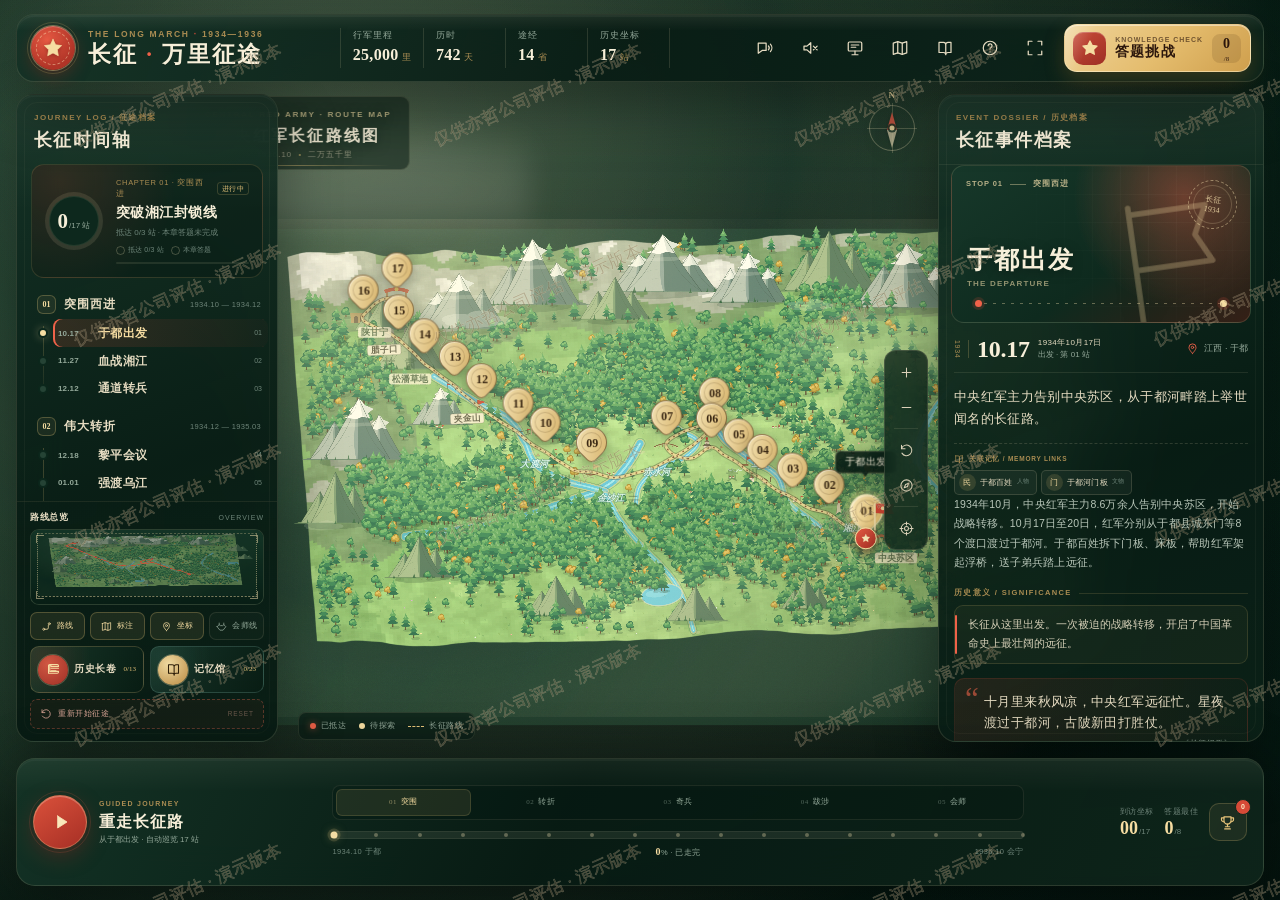
==== commit d1417774: "Add Yizhe evaluation watermark to demo and exports" ====
--- a/index.html
+++ b/index.html
@@ -720,6 +720,7 @@
     </div>
   </div>
 
+  <script src="js/demo-watermark.js"></script>
   <script src="js/data.js"></script>
   <script src="js/map.js"></script>
   <script src="js/chronicle-map.js"></script>
